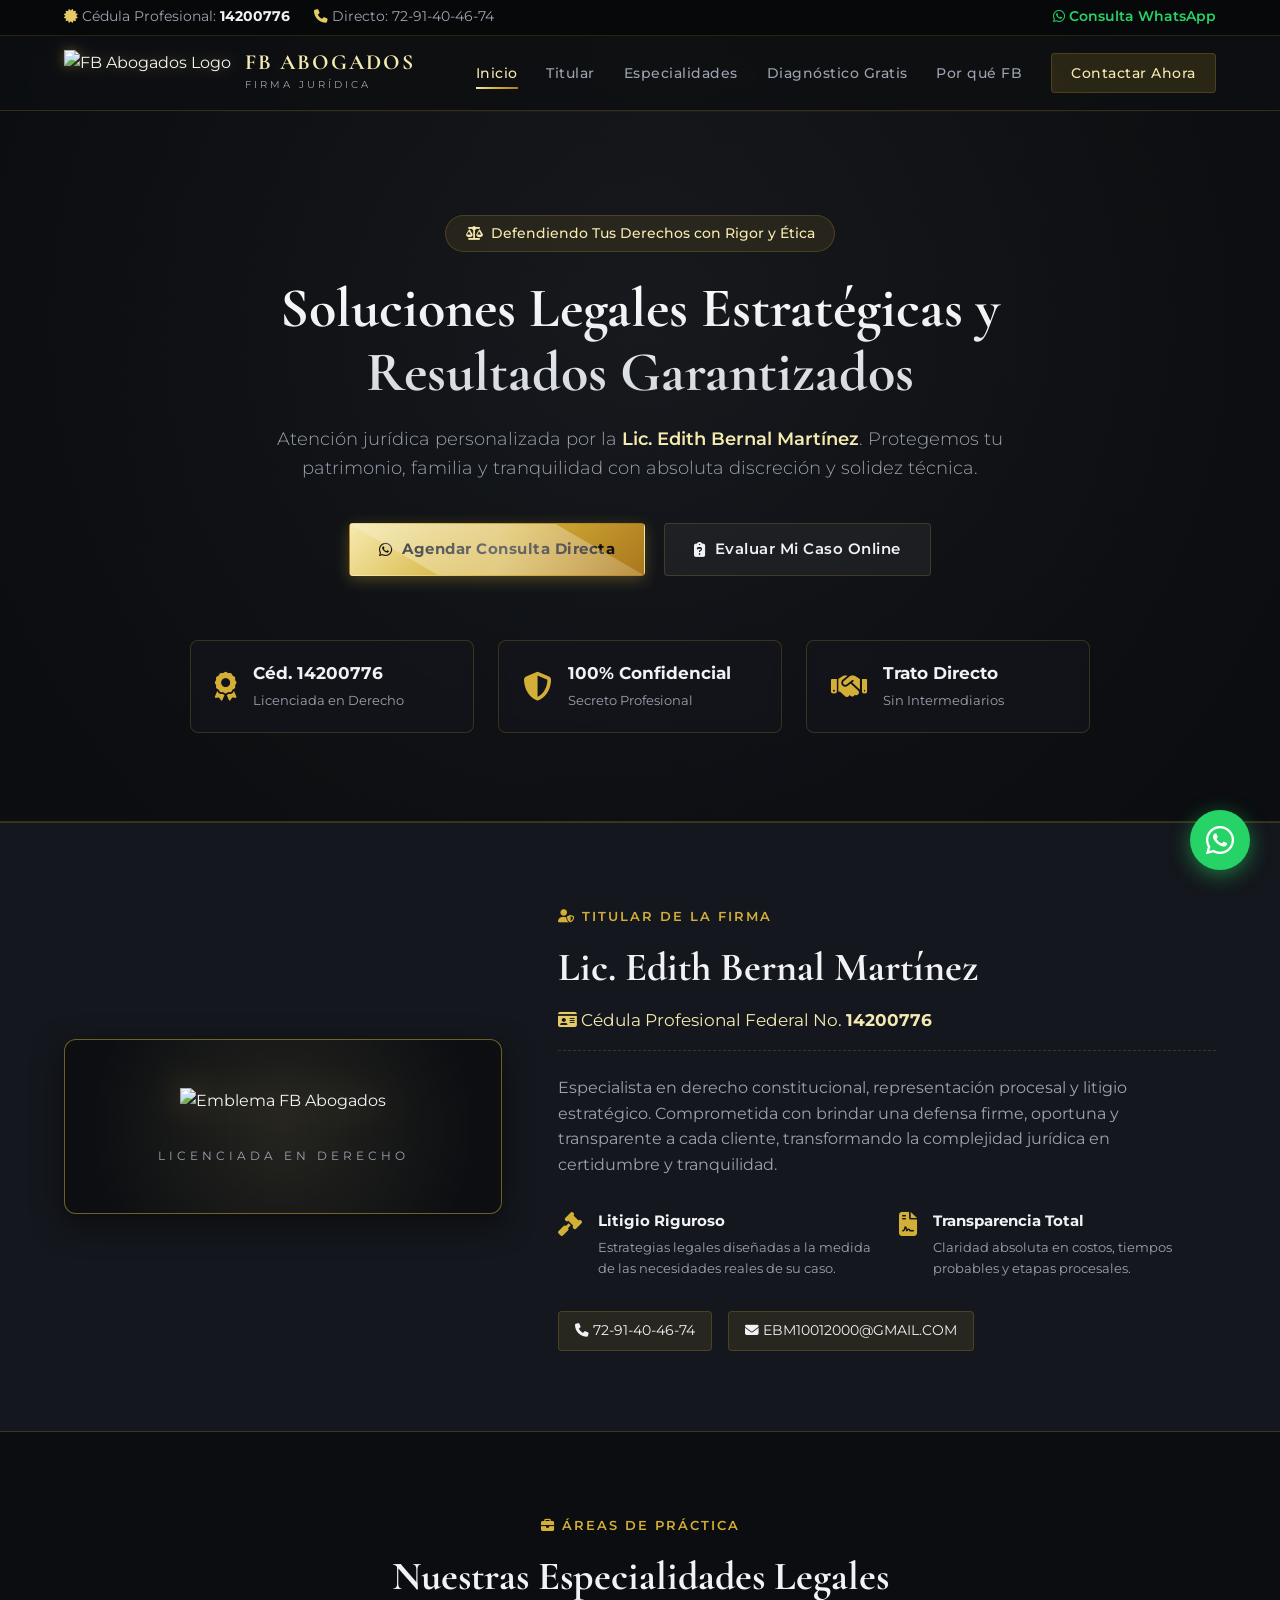
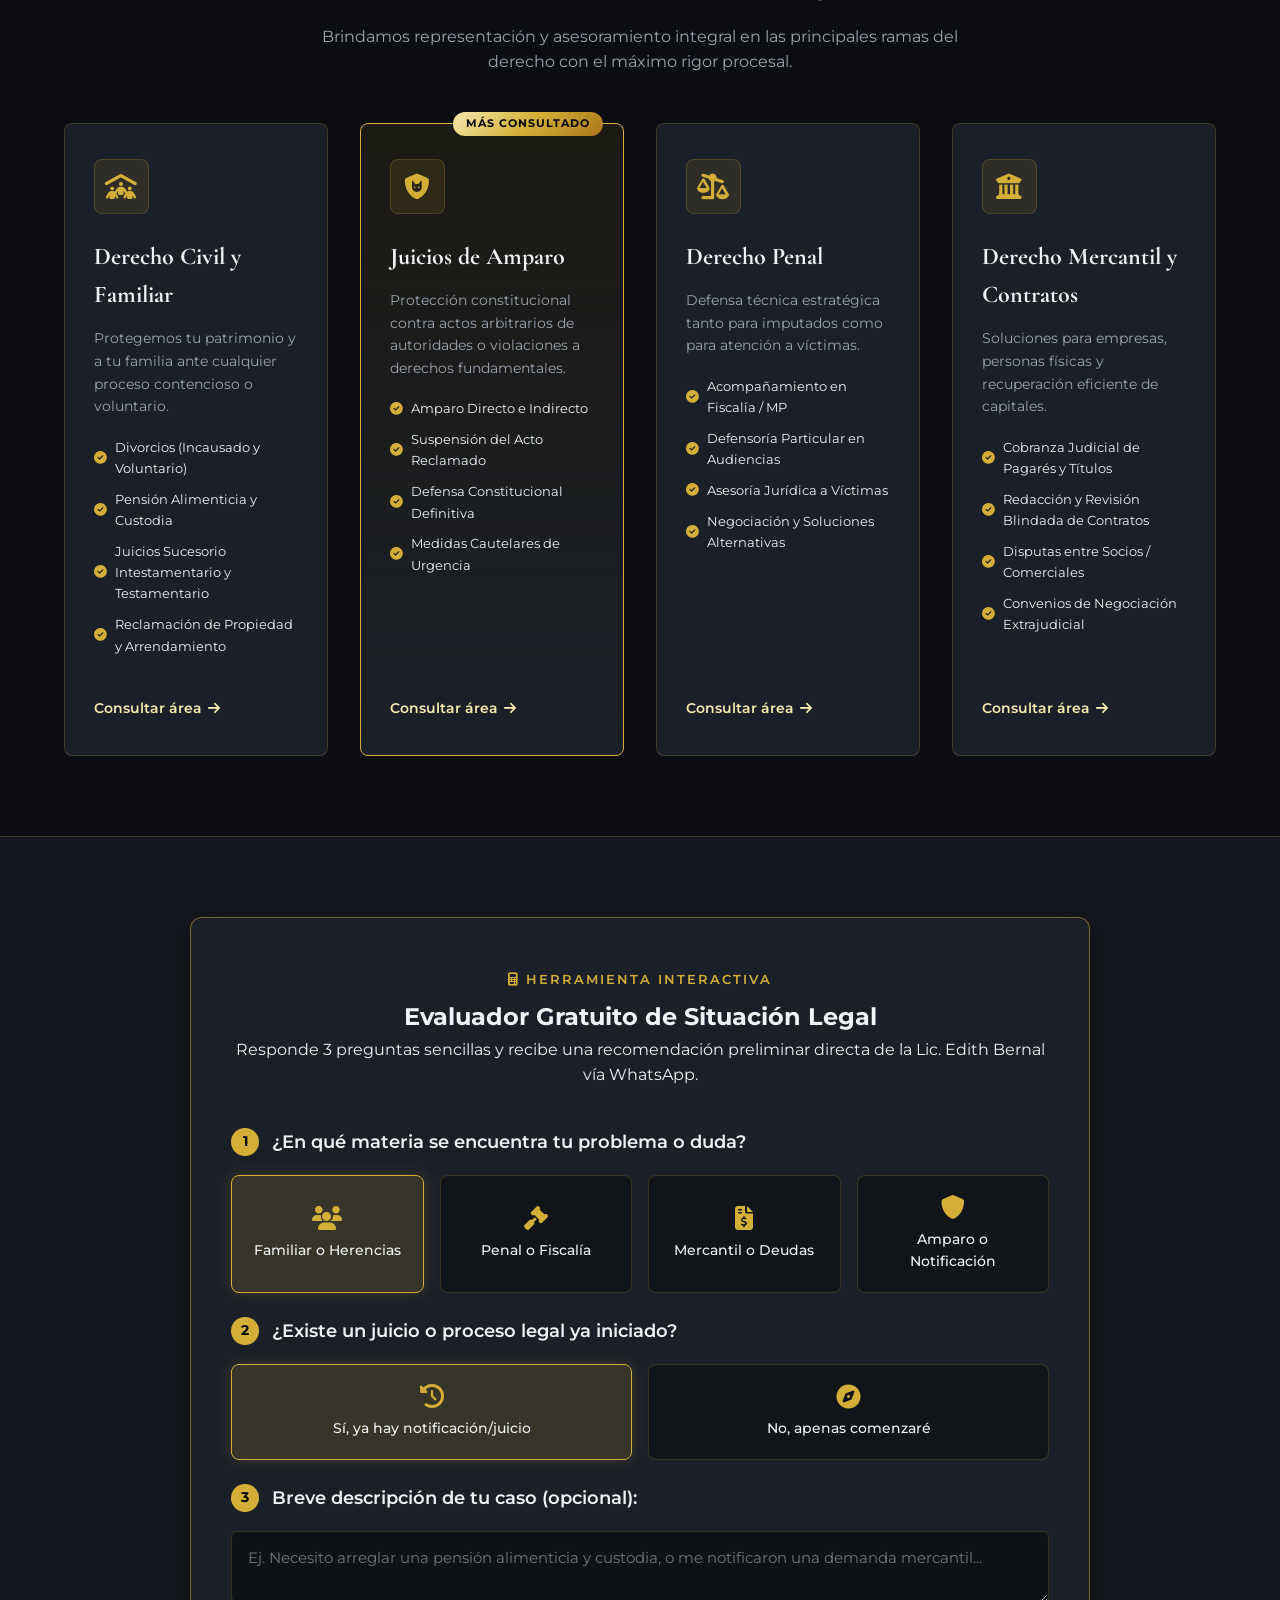
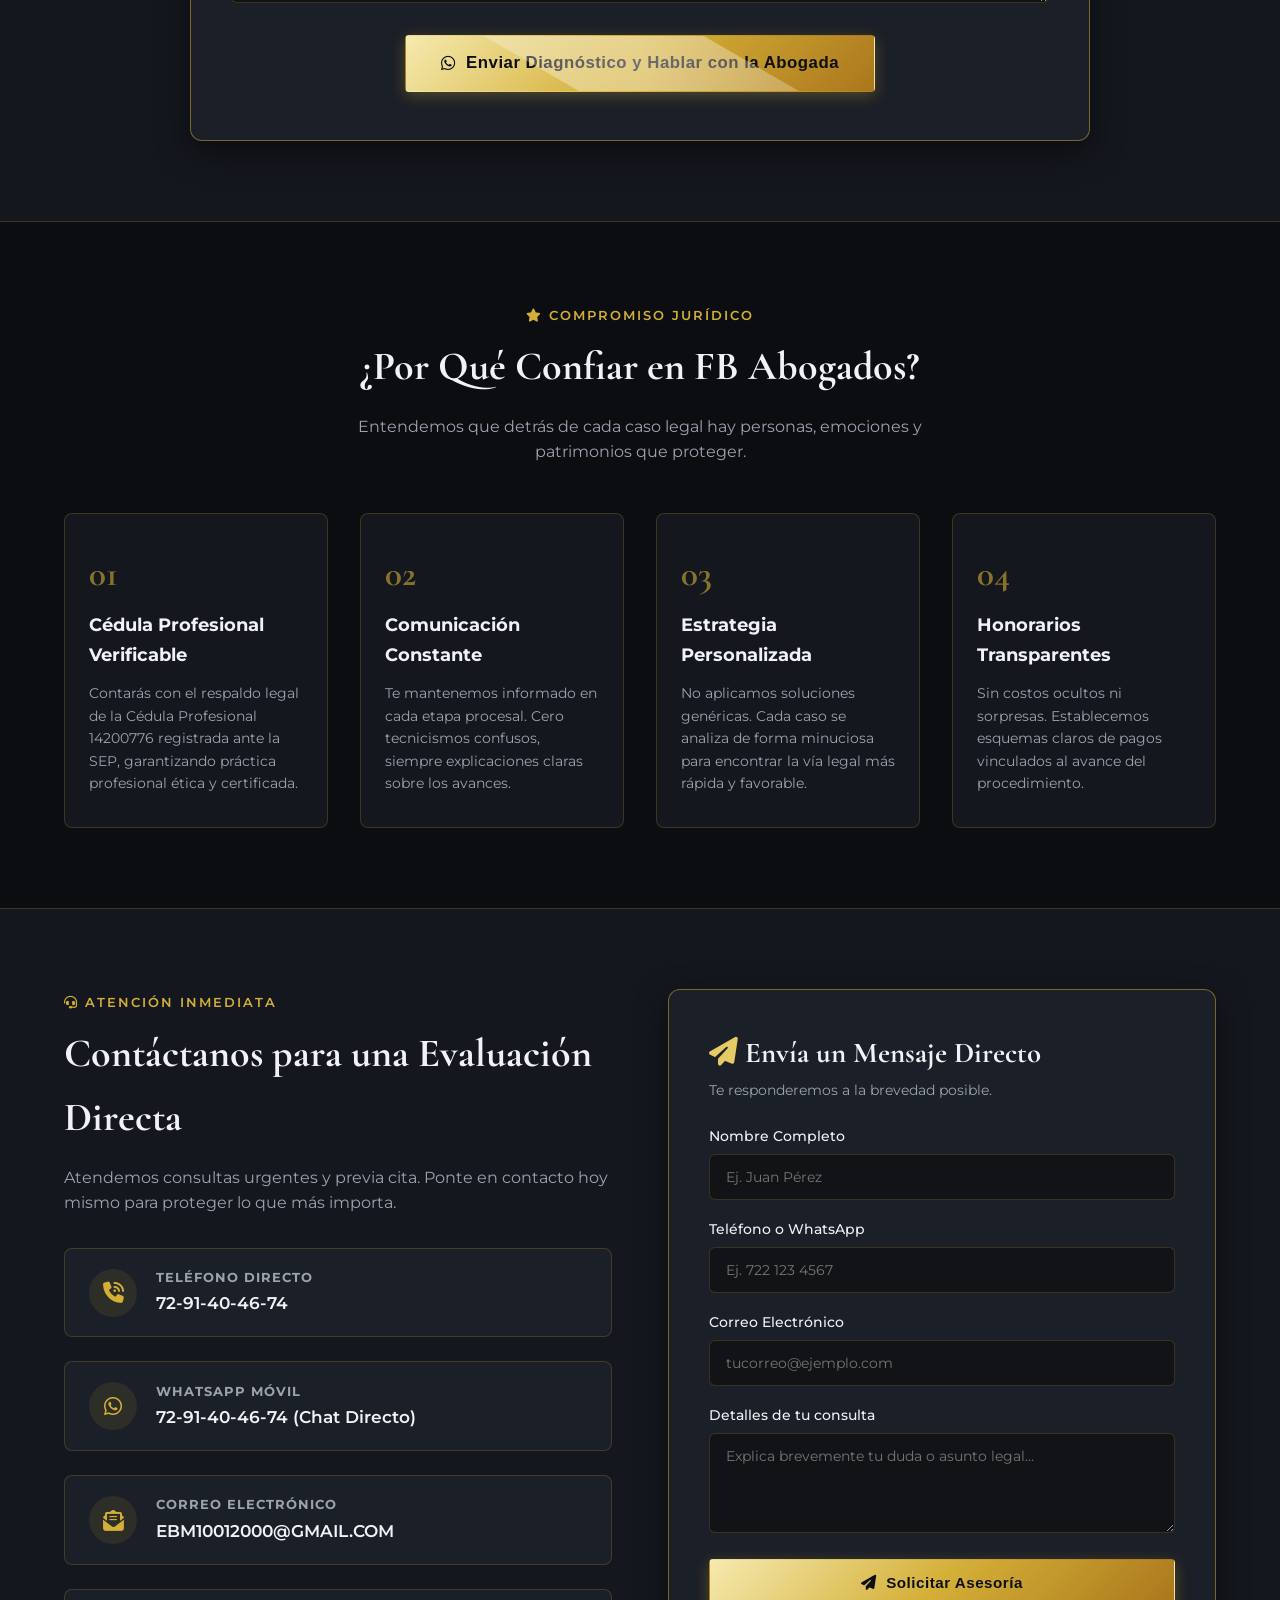
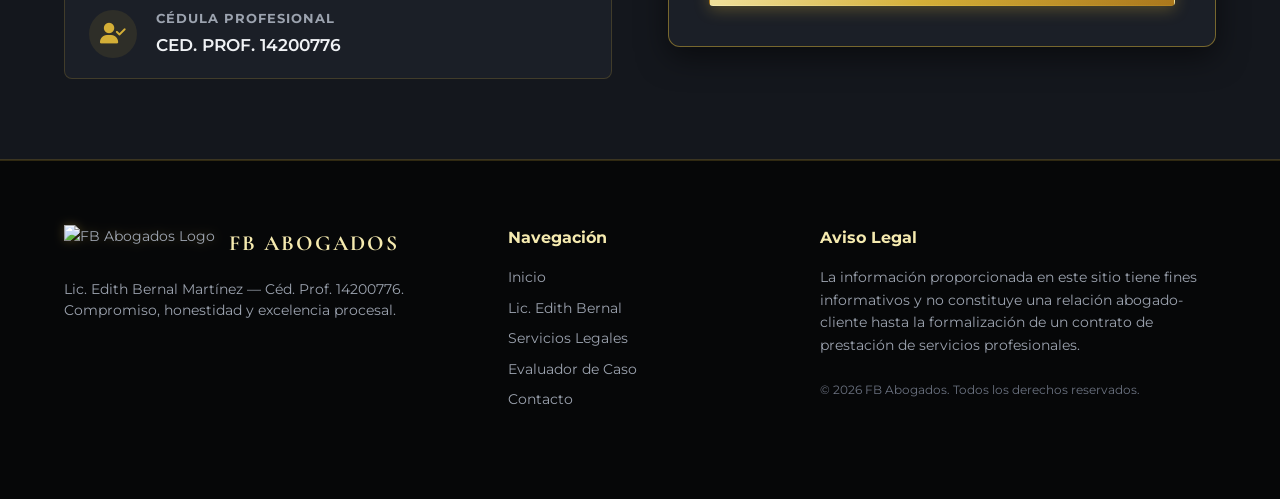
==== index.html @ 3f043f26 "Add files via upload" ====
<!DOCTYPE html>
<html lang="es">
<head>
    <meta charset="UTF-8">
    <meta name="viewport" content="width=device-width, initial-scale=1.0">
    <title>FB Abogados | Lic. Edith Bernal Martínez - Firma Legal</title>
    <meta name="description" content="Despacho Jurídico Especializado - Lic. Edith Bernal Martínez (Céd. Prof. 14200776). Asesoría y representación legal en materia Civil, Familiar, Penal y Mercantil.">
    
    <!-- Favicon & Open Graph -->
    <link rel="icon" type="image/jpeg" href="assets/logo.jpeg">
    <meta property="og:title" content="FB Abogados | Lic. Edith Bernal Martínez - Firma Legal">
    <meta property="og:description" content="Despacho Jurídico Especializado - Lic. Edith Bernal Martínez (Céd. Prof. 14200776). Asesoría en materia Civil, Familiar, Penal y Mercantil.">
    <meta property="og:image" content="assets/logo.jpeg">
    <meta property="og:type" content="website">

    <!-- Google Fonts -->
    <link rel="preconnect" href="https://fonts.googleapis.com">
    <link rel="preconnect" href="https://fonts.gstatic.com" crossorigin>
    <link href="https://fonts.googleapis.com/css2?family=Cormorant+Garamond:ital,wght@0,400;0,600;0,700;1,400&family=Montserrat:wght@300;400;500;600;700&family=Great+Vibes&display=swap" rel="stylesheet">
    
    <!-- Font Awesome Icons -->
    <link rel="stylesheet" href="https://cdnjs.cloudflare.com/ajax/libs/font-awesome/6.4.0/css/all.min.css">
    
    <!-- Custom CSS -->
    <link rel="stylesheet" href="styles.css">
</head>
<body>

    <!-- Top Announcement Bar -->
    <div class="top-bar">
        <div class="container top-bar-content">
            <div class="top-info">
                <span><i class="fa-solid fa-certificate text-gold"></i> Cédula Profesional: <strong>14200776</strong></span>
                <span><i class="fa-solid fa-phone text-gold"></i> Directo: <a href="tel:7291404674">72-91-40-46-74</a></span>
            </div>
            <div class="top-actions">
                <a href="https://wa.me/527291404674?text=Hola%20Lic.%20Edith%20Bernal,%20requiero%20una%20asesor%C3%ADa%20legal%20para%20mi%20caso." target="_blank" class="top-wa-btn">
                    <i class="fa-brands fa-whatsapp"></i> Consulta WhatsApp
                </a>
            </div>
        </div>
    </div>

    <!-- Navigation Header -->
    <header class="navbar" id="navbar">
        <div class="container nav-container">
            <!-- LOGO FB ABOGADOS -->
            <a href="#" class="brand-logo">
                <img src="assets/logo.jpeg" alt="FB Abogados Logo" class="nav-logo-img">
                <div class="brand-text">
                    <span class="brand-title">FB ABOGADOS</span>
                    <span class="brand-sub">FIRMA JURÍDICA</span>
                </div>
            </a>

            <button class="nav-toggle" id="navToggle" aria-label="Abrir menú">
                <i class="fa-solid fa-bars"></i>
            </button>

            <nav class="nav-menu" id="navMenu">
                <a href="#inicio" class="nav-link active">Inicio</a>
                <a href="#titular" class="nav-link">Titular</a>
                <a href="#especialidades" class="nav-link">Especialidades</a>
                <a href="#diagnostico" class="nav-link">Diagnóstico Gratis</a>
                <a href="#nosotros" class="nav-link">Por qué FB</a>
                <a href="#contacto" class="nav-link btn-nav-cta">Contactar Ahora</a>
            </nav>
        </div>
    </header>

    <!-- Hero Section -->
    <section class="hero" id="inicio">
        <div class="hero-overlay"></div>
        <div class="container hero-container">
            <div class="hero-badge" data-aos="fade-down">
                <i class="fa-solid fa-scale-balanced"></i> Defendiendo Tus Derechos con Rigor y Ética
            </div>
            <h1 class="hero-title">Soluciones Legales Estratégicas y Resultados Garantizados</h1>
            <p class="hero-subtitle">
                Atención jurídica personalizada por la <strong>Lic. Edith Bernal Martínez</strong>. Protegemos tu patrimonio, familia y tranquilidad con absoluta discreción y solidez técnica.
            </p>
            
            <div class="hero-actions">
                <a href="https://wa.me/527291404674?text=Hola%20Lic.%20Edith%20Bernal,%20quisiera%20agendar%20una%20consulta%20legal." target="_blank" class="btn btn-primary btn-gold btn-glow">
                    <i class="fa-brands fa-whatsapp"></i> Agendar Consulta Directa
                </a>
                <a href="#diagnostico" class="btn btn-secondary">
                    <i class="fa-solid fa-clipboard-question"></i> Evaluar Mi Caso Online
                </a>
            </div>

            <!-- Quick Trust Badges -->
            <div class="hero-stats">
                <div class="stat-card">
                    <div class="stat-icon"><i class="fa-solid fa-award"></i></div>
                    <div class="stat-info">
                        <span class="stat-value">Céd. 14200776</span>
                        <span class="stat-label">Licenciada en Derecho</span>
                    </div>
                </div>
                <div class="stat-card">
                    <div class="stat-icon"><i class="fa-solid fa-shield-halved"></i></div>
                    <div class="stat-info">
                        <span class="stat-value">100% Confidencial</span>
                        <span class="stat-label">Secreto Profesional</span>
                    </div>
                </div>
                <div class="stat-card">
                    <div class="stat-icon"><i class="fa-solid fa-handshake"></i></div>
                    <div class="stat-info">
                        <span class="stat-value">Trato Directo</span>
                        <span class="stat-label">Sin Intermediarios</span>
                    </div>
                </div>
            </div>
        </div>
    </section>

    <!-- Principal Lawyer Profile Card -->
    <section class="section section-dark" id="titular">
        <div class="container">
            <div class="lawyer-card-grid">
                <div class="lawyer-visual">
                    <!-- LOGO PRINCIPAL DE LA FIRMA -->
                    <img src="assets/logo.jpeg" alt="Emblema FB Abogados" class="lawyer-card-logo">
                    <div class="lawyer-frame">
                        <span class="lawyer-subtitle-badge">LICENCIADA EN DERECHO</span>
                    </div>
                </div>

                <div class="lawyer-info">
                    <span class="section-tag"><i class="fa-solid fa-user-shield"></i> Titular de la Firma</span>
                    <h2 class="section-title">Lic. Edith Bernal Martínez</h2>
                    <p class="lawyer-cedula">
                        <i class="fa-solid fa-id-card text-gold"></i> Cédula Profesional Federal No. <strong>14200776</strong>
                    </p>
                    <p class="lawyer-bio">
                        Especialista en derecho constitucional, representación procesal y litigio estratégico. Comprometida con brindar una defensa firme, oportuna y transparente a cada cliente, transformando la complejidad jurídica en certidumbre y tranquilidad.
                    </p>
                    
                    <div class="lawyer-pillars">
                        <div class="pillar-item">
                            <i class="fa-solid fa-gavel"></i>
                            <div>
                                <h4>Litigio Riguroso</h4>
                                <p>Estrategias legales diseñadas a la medida de las necesidades reales de su caso.</p>
                            </div>
                        </div>
                        <div class="pillar-item">
                            <i class="fa-solid fa-file-contract"></i>
                            <div>
                                <h4>Transparencia Total</h4>
                                <p>Claridad absoluta en costos, tiempos probables y etapas procesales.</p>
                            </div>
                        </div>
                    </div>

                    <div class="lawyer-contact-bar">
                        <a href="tel:7291404674" class="contact-pill"><i class="fa-solid fa-phone"></i> 72-91-40-46-74</a>
                        <a href="mailto:EBM10012000@GMAIL.COM" class="contact-pill"><i class="fa-solid fa-envelope"></i> EBM10012000@GMAIL.COM</a>
                    </div>
                </div>
            </div>
        </div>
    </section>

    <!-- Services / Practice Areas -->
    <section class="section section-pattern" id="especialidades">
        <div class="container">
            <div class="section-header text-center">
                <span class="section-tag"><i class="fa-solid fa-briefcase"></i> Áreas de Práctica</span>
                <h2 class="section-title">Nuestras Especialidades Legales</h2>
                <p class="section-desc">Brindamos representación y asesoramiento integral en las principales ramas del derecho con el máximo rigor procesal.</p>
            </div>

            <div class="services-grid">
                <!-- Service 1 -->
                <div class="service-card">
                    <div class="service-icon">
                        <i class="fa-solid fa-people-roof"></i>
                    </div>
                    <h3>Derecho Civil y Familiar</h3>
                    <p>Protegemos tu patrimonio y a tu familia ante cualquier proceso contencioso o voluntario.</p>
                    <ul class="service-list">
                        <li><i class="fa-solid fa-circle-check"></i> Divorcios (Incausado y Voluntario)</li>
                        <li><i class="fa-solid fa-circle-check"></i> Pensión Alimenticia y Custodia</li>
                        <li><i class="fa-solid fa-circle-check"></i> Juicios Sucesorio Intestamentario y Testamentario</li>
                        <li><i class="fa-solid fa-circle-check"></i> Reclamación de Propiedad y Arrendamiento</li>
                    </ul>
                    <a href="https://wa.me/527291404674?text=Hola%20Lic.%20Edith,%20tengo%20una%20consulta%20sobre%20Derecho%20Civil/Familiar." target="_blank" class="service-link">Consultar área <i class="fa-solid fa-arrow-right"></i></a>
                </div>

                <!-- Service 2 -->
                <div class="service-card featured-card">
                    <div class="featured-badge">Más Consultado</div>
                    <div class="service-icon">
                        <i class="fa-solid fa-shield-cat"></i>
                    </div>
                    <h3>Juicios de Amparo</h3>
                    <p>Protección constitucional contra actos arbitrarios de autoridades o violaciones a derechos fundamentales.</p>
                    <ul class="service-list">
                        <li><i class="fa-solid fa-circle-check"></i> Amparo Directo e Indirecto</li>
                        <li><i class="fa-solid fa-circle-check"></i> Suspensión del Acto Reclamado</li>
                        <li><i class="fa-solid fa-circle-check"></i> Defensa Constitucional Definitiva</li>
                        <li><i class="fa-solid fa-circle-check"></i> Medidas Cautelares de Urgencia</li>
                    </ul>
                    <a href="https://wa.me/527291404674?text=Hola%20Lic.%20Edith,%20requiero%20asesor%C3%ADa%20urgente%20para%20un%20Juicio%20de%20Amparo." target="_blank" class="service-link">Consultar área <i class="fa-solid fa-arrow-right"></i></a>
                </div>

                <!-- Service 3 -->
                <div class="service-card">
                    <div class="service-icon">
                        <i class="fa-solid fa-scale-unbalanced-flip"></i>
                    </div>
                    <h3>Derecho Penal</h3>
                    <p>Defensa técnica estratégica tanto para imputados como para atención a víctimas.</p>
                    <ul class="service-list">
                        <li><i class="fa-solid fa-circle-check"></i> Acompañamiento en Fiscalía / MP</li>
                        <li><i class="fa-solid fa-circle-check"></i> Defensoría Particular en Audiencias</li>
                        <li><i class="fa-solid fa-circle-check"></i> Asesoría Jurídica a Víctimas</li>
                        <li><i class="fa-solid fa-circle-check"></i> Negociación y Soluciones Alternativas</li>
                    </ul>
                    <a href="https://wa.me/527291404674?text=Hola%20Lic.%20Edith,%20requiero%20asesor%C3%ADa%20en%20materia%20Penal." target="_blank" class="service-link">Consultar área <i class="fa-solid fa-arrow-right"></i></a>
                </div>

                <!-- Service 4 -->
                <div class="service-card">
                    <div class="service-icon">
                        <i class="fa-solid fa-building-columns"></i>
                    </div>
                    <h3>Derecho Mercantil y Contratos</h3>
                    <p>Soluciones para empresas, personas físicas y recuperación eficiente de capitales.</p>
                    <ul class="service-list">
                        <li><i class="fa-solid fa-circle-check"></i> Cobranza Judicial de Pagarés y Títulos</li>
                        <li><i class="fa-solid fa-circle-check"></i> Redacción y Revisión Blindada de Contratos</li>
                        <li><i class="fa-solid fa-circle-check"></i> Disputas entre Socios / Comerciales</li>
                        <li><i class="fa-solid fa-circle-check"></i> Convenios de Negociación Extrajudicial</li>
                    </ul>
                    <a href="https://wa.me/527291404674?text=Hola%20Lic.%20Edith,%20requiero%20asesor%C3%ADa%20en%20materia%20Mercantil." target="_blank" class="service-link">Consultar área <i class="fa-solid fa-arrow-right"></i></a>
                </div>
            </div>
        </div>
    </section>

    <!-- Interactive Case Evaluator / Calculator -->
    <section class="section section-dark" id="diagnostico">
        <div class="container">
            <div class="diagnostic-box">
                <div class="diagnostic-header">
                    <span class="section-tag"><i class="fa-solid fa-calculator"></i> Herramienta Interactiva</span>
                    <h2>Evaluador Gratuito de Situación Legal</h2>
                    <p>Responde 3 preguntas sencillas y recibe una recomendación preliminar directa de la Lic. Edith Bernal vía WhatsApp.</p>
                </div>

                <form id="diagnosticForm" class="diagnostic-form">
                    <!-- Campo Trampa Anti-Bot Invisible (Honeypot) -->
                    <div style="display:none !important; position:absolute !important; left:-9999px !important;" aria-hidden="true">
                        <input type="text" name="diagnostic_hp_check" id="diagnostic_hp_check" tabindex="-1" autocomplete="off">
                    </div>

                    <div class="step-group active" id="step1">
                        <label class="form-label"><span class="step-num">1</span> ¿En qué materia se encuentra tu problema o duda?</label>
                        <div class="options-grid">
                            <label class="option-card">
                                <input type="radio" name="materia" value="Familiar / Divorcio / Herencia" checked>
                                <div class="option-content">
                                    <i class="fa-solid fa-users"></i>
                                    <span>Familiar o Herencias</span>
                                </div>
                            </label>
                            <label class="option-card">
                                <input type="radio" name="materia" value="Penal / Citatorio / Fiscalía">
                                <div class="option-content">
                                    <i class="fa-solid fa-gavel"></i>
                                    <span>Penal o Fiscalía</span>
                                </div>
                            </label>
                            <label class="option-card">
                                <input type="radio" name="materia" value="Mercantil / Pagaré / Deuda">
                                <div class="option-content">
                                    <i class="fa-solid fa-file-invoice-dollar"></i>
                                    <span>Mercantil o Deudas</span>
                                </div>
                            </label>
                            <label class="option-card">
                                <input type="radio" name="materia" value="Amparo / Notificación Judicial">
                                <div class="option-content">
                                    <i class="fa-solid fa-shield"></i>
                                    <span>Amparo o Notificación</span>
                                </div>
                            </label>
                        </div>
                    </div>

                    <div class="step-group mt-4" id="step2">
                        <label class="form-label"><span class="step-num">2</span> ¿Existe un juicio o proceso legal ya iniciado?</label>
                        <div class="options-grid grid-2">
                            <label class="option-card">
                                <input type="radio" name="estado" value="Sí, ya fui notificado o cité audiencia" checked>
                                <div class="option-content">
                                    <i class="fa-solid fa-clock-rotate-left"></i>
                                    <span>Sí, ya hay notificación/juicio</span>
                                </div>
                            </label>
                            <label class="option-card">
                                <input type="radio" name="estado" value="No, quiero prevenirme o iniciar la demanda">
                                <div class="option-content">
                                    <i class="fa-solid fa-compass"></i>
                                    <span>No, apenas comenzaré</span>
                                </div>
                            </label>
                        </div>
                    </div>

                    <div class="step-group mt-4" id="step3">
                        <label class="form-label"><span class="step-num">3</span> Breve descripción de tu caso (opcional):</label>
                        <textarea class="form-textarea" id="caseDescription" maxlength="1000" inputmode="text" autocorrect="on" placeholder="Ej. Necesito arreglar una pensión alimenticia y custodia, o me notificaron una demanda mercantil..."></textarea>
                    </div>

                    <div class="diagnostic-action mt-4 text-center">
                        <button type="submit" class="btn btn-gold btn-large btn-glow">
                            <i class="fa-brands fa-whatsapp"></i> Enviar Diagnóstico y Hablar con la Abogada
                        </button>
                    </div>
                </form>
            </div>
        </div>
    </section>

    <!-- Why Choose FB Abogados Section -->
    <section class="section" id="nosotros">
        <div class="container">
            <div class="section-header text-center">
                <span class="section-tag"><i class="fa-solid fa-star"></i> Compromiso Jurídico</span>
                <h2 class="section-title">¿Por Qué Confiar en FB Abogados?</h2>
                <p class="section-desc">Entendemos que detrás de cada caso legal hay personas, emociones y patrimonios que proteger.</p>
            </div>

            <div class="benefits-grid">
                <div class="benefit-card">
                    <div class="benefit-number">01</div>
                    <h3>Cédula Profesional Verificable</h3>
                    <p>Contarás con el respaldo legal de la Cédula Profesional 14200776 registrada ante la SEP, garantizando práctica profesional ética y certificada.</p>
                </div>
                <div class="benefit-card">
                    <div class="benefit-number">02</div>
                    <h3>Comunicación Constante</h3>
                    <p>Te mantenemos informado en cada etapa procesal. Cero tecnicismos confusos, siempre explicaciones claras sobre los avances.</p>
                </div>
                <div class="benefit-card">
                    <div class="benefit-number">03</div>
                    <h3>Estrategia Personalizada</h3>
                    <p>No aplicamos soluciones genéricas. Cada caso se analiza de forma minuciosa para encontrar la vía legal más rápida y favorable.</p>
                </div>
                <div class="benefit-card">
                    <div class="benefit-number">04</div>
                    <h3>Honorarios Transparentes</h3>
                    <p>Sin costos ocultos ni sorpresas. Establecemos esquemas claros de pagos vinculados al avance del procedimiento.</p>
                </div>
            </div>
        </div>
    </section>

    <!-- Contact & Location Section -->
    <section class="section section-dark" id="contacto">
        <div class="container">
            <div class="contact-wrapper">
                <div class="contact-info-col">
                    <span class="section-tag"><i class="fa-solid fa-headset"></i> Atención Inmediata</span>
                    <h2 class="section-title">Contáctanos para una Evaluación Directa</h2>
                    <p class="contact-lead">Atendemos consultas urgentes y previa cita. Ponte en contacto hoy mismo para proteger lo que más importa.</p>
                    
                    <div class="contact-items">
                        <div class="contact-item">
                            <div class="contact-icon"><i class="fa-solid fa-phone-volume"></i></div>
                            <div>
                                <h5>Teléfono Directo</h5>
                                <a href="tel:7291404674">72-91-40-46-74</a>
                            </div>
                        </div>

                        <div class="contact-item">
                            <div class="contact-icon"><i class="fa-brands fa-whatsapp"></i></div>
                            <div>
                                <h5>WhatsApp Móvil</h5>
                                <a href="https://wa.me/527291404674?text=Hola%20Lic.%20Edith%20Bernal,%20quisiera%20agendar%20una%20cita." target="_blank">72-91-40-46-74 (Chat Directo)</a>
                            </div>
                        </div>

                        <div class="contact-item">
                            <div class="contact-icon"><i class="fa-solid fa-envelope-open-text"></i></div>
                            <div>
                                <h5>Correo Electrónico</h5>
                                <a href="mailto:EBM10012000@GMAIL.COM">EBM10012000@GMAIL.COM</a>
                            </div>
                        </div>

                        <div class="contact-item">
                            <div class="contact-icon"><i class="fa-solid fa-user-check"></i></div>
                            <div>
                                <h5>Cédula Profesional</h5>
                                <span>CED. PROF. 14200776</span>
                            </div>
                        </div>
                    </div>
                </div>

                <div class="contact-form-col">
                    <div class="contact-card">
                        <h3><i class="fa-solid fa-paper-plane text-gold"></i> Envía un Mensaje Directo</h3>
                        <p class="text-sm text-gray">Te responderemos a la brevedad posible.</p>
                        
                        <form id="contactForm" class="contact-form" autocomplete="on">
                            <!-- Campo Trampa Anti-Bot Invisible (Honeypot) -->
                            <div style="display:none !important; position:absolute !important; left:-9999px !important;" aria-hidden="true">
                                <input type="text" name="contact_hp_check" id="contact_hp_check" tabindex="-1" autocomplete="off">
                            </div>

                            <div class="form-group">
                                <label for="clientName">Nombre Completo</label>
                                <input type="text" id="clientName" required minlength="3" maxlength="80" pattern="[a-zA-ZáéíóúÁÉÍÓÚñÑ\s.]+" title="Por favor ingresa únicamente tu nombre y apellidos" placeholder="Ej. Juan Pérez" autocomplete="name" autocapitalize="words" inputmode="text">
                            </div>

                            <div class="form-group">
                                <label for="clientPhone">Teléfono o WhatsApp</label>
                                <input type="tel" id="clientPhone" required minlength="10" maxlength="15" pattern="[\d\s\-\+\(\)]+" title="Por favor ingresa un número telefónico válido de al menos 10 dígitos" placeholder="Ej. 722 123 4567" autocomplete="tel" inputmode="tel">
                            </div>

                            <div class="form-group">
                                <label for="clientEmail">Correo Electrónico</label>
                                <input type="email" id="clientEmail" maxlength="100" placeholder="tucorreo@ejemplo.com" autocomplete="email" inputmode="email" autocapitalize="off">
                            </div>

                            <div class="form-group">
                                <label for="clientMessage">Detalles de tu consulta</label>
                                <textarea id="clientMessage" rows="4" required minlength="10" maxlength="1000" placeholder="Explica brevemente tu duda o asunto legal..." inputmode="text" autocorrect="on"></textarea>
                            </div>

                            <button type="submit" class="btn btn-gold btn-full">
                                <i class="fa-solid fa-paper-plane"></i> Solicitar Asesoría
                            </button>
                        </form>
                    </div>
                </div>
            </div>
        </div>
    </section>

    <!-- Floating WhatsApp Action Button -->
    <a href="https://wa.me/527291404674?text=Hola%20Lic.%20Edith%20Bernal,%20vi%20su%20p%C3%A1gina%20web%20y%20requiero%20asesor%C3%ADa%20legal." target="_blank" class="floating-wa" title="Hablar por WhatsApp">
        <i class="fa-brands fa-whatsapp"></i>
        <span class="wa-tooltip">¿Consulta rápida? Da clic aquí</span>
    </a>

    <!-- Footer -->
    <footer class="footer">
        <div class="container footer-content">
            <div class="footer-brand">
                <div class="brand-logo footer-logo">
                    <img src="assets/logo.jpeg" alt="FB Abogados Logo" class="footer-logo-img">
                    <div class="brand-text">
                        <span class="brand-title">FB ABOGADOS</span>
                    </div>
                </div>
                <p>Lic. Edith Bernal Martínez — Céd. Prof. 14200776. Compromiso, honestidad y excelencia procesal.</p>
            </div>

            <div class="footer-links">
                <h4>Navegación</h4>
                <ul>
                    <li><a href="#inicio">Inicio</a></li>
                    <li><a href="#titular">Lic. Edith Bernal</a></li>
                    <li><a href="#especialidades">Servicios Legales</a></li>
                    <li><a href="#diagnostico">Evaluador de Caso</a></li>
                    <li><a href="#contacto">Contacto</a></li>
                </ul>
            </div>

            <div class="footer-legal">
                <h4>Aviso Legal</h4>
                <p>La información proporcionada en este sitio tiene fines informativos y no constituye una relación abogado-cliente hasta la formalización de un contrato de prestación de servicios profesionales.</p>
                <p class="copyright">&copy; <span id="year"></span> FB Abogados. Todos los derechos reservados.</p>
            </div>
        </div>
    </footer>

    <!-- JS File -->
    <script src="app.js"></script>
</body>
</html>
---- styles.css ----
/* ==========================================================================
   FB ABOGADOS - SISTEMA DE DISEÑO Y ESTILOS CSS
   Firma Legal: Lic. Edith Bernal Martínez - Cédula Profesional 14200776
   ========================================================================== */

:root {
    /* ----------------------------------------------------------------------
       VARIABLES DE COLOR (PALETA EJECUTIVA ORO Y OBSIDIANA)
       ---------------------------------------------------------------------- */
    --bg-dark: #0d0f12;                               /* Fondo principal oscuro */
    --bg-surface: #14171d;                            /* Fondo para secciones elevadas */
    --bg-card: #1b1f27;                               /* Fondo de tarjetas de servicio */
    --bg-card-hover: #232833;                         /* Estado al pasar el cursor (hover) */
    
    --gold-primary: #d4af37;                           /* Oro principal metálico */
    --gold-light: #f5eaaf;                             /* Oro claro para brillos */
    --gold-dark: #aa771c;                              /* Oro oscuro para sombras */
    --gold-gradient: linear-gradient(135deg, #f5eaaf 0%, #d4af37 50%, #aa771c 100%); /* Degradado de oro metálico */
    --gold-glow: rgba(212, 175, 55, 0.25);            /* Resplandor traslúcido oro */

    --text-main: #f0f2f5;                              /* Texto principal legibilidad alta */
    --text-muted: #9ca3af;                             /* Texto secundario atenuado */
    --text-gold: #e6ca65;                              /* Texto destacado en tono oro */

    --border-color: rgba(212, 175, 55, 0.2);           /* Bordes tenues dorados */
    --border-highlight: rgba(212, 175, 55, 0.5);       /* Bordes resaltados */

    /* ----------------------------------------------------------------------
       TIPOGRAFÍAS OFICIALES
       ---------------------------------------------------------------------- */
    --font-heading: 'Cormorant Garamond', Georgia, serif; /* Tipografía serif formal para títulos */
    --font-body: 'Montserrat', -apple-system, sans-serif; /* Tipografía moderna legibilidad para textos */
    --font-accent: 'Great Vibes', cursive;                /* Acentos caligráficos elegantes */

    /* Transiciones y Sombras */
    --transition: all 0.3s cubic-bezier(0.4, 0, 0.2, 1);
    --shadow-card: 0 10px 30px rgba(0, 0, 0, 0.5);
    --shadow-gold: 0 0 25px rgba(212, 175, 55, 0.3);
}

/* Reset & Global */
* {
    margin: 0;
    padding: 0;
    box-sizing: border-box;
}

html {
    scroll-behavior: smooth;
    font-size: 16px;
}

body {
    font-family: var(--font-body);
    background-color: #0b0d10;
    background-image: 
        radial-gradient(circle at 50% 0%, rgba(212, 175, 55, 0.15) 0%, transparent 60%),
        radial-gradient(circle at 85% 40%, rgba(170, 119, 28, 0.08) 0%, transparent 50%),
        radial-gradient(circle at 15% 85%, rgba(212, 175, 55, 0.08) 0%, transparent 50%),
        repeating-linear-gradient(45deg, rgba(255, 255, 255, 0.012) 0px, rgba(255, 255, 255, 0.012) 2px, transparent 2px, transparent 5px),
        radial-gradient(ellipse at center, #13171f 0%, #08090c 100%);
    background-attachment: fixed;
    color: var(--text-main);
    line-height: 1.6;
    overflow-x: hidden;
}

a {
    color: inherit;
    text-decoration: none;
    transition: var(--transition);
}

ul {
    list-style: none;
}

/* Helper Classes */
.container {
    width: 90%;
    max-width: 1200px;
    margin: 0 auto;
}

.text-gold {
    color: var(--text-gold);
}

.text-center {
    text-align: center;
}

.mt-4 { margin-top: 1.5rem; }

/* Buttons */
.btn {
    display: inline-flex;
    align-items: center;
    justify-content: center;
    gap: 0.6rem;
    padding: 0.85rem 1.8rem;
    border-radius: 4px;
    font-weight: 600;
    font-size: 0.95rem;
    letter-spacing: 0.5px;
    cursor: pointer;
    border: 1px solid transparent;
    transition: var(--transition);
}

.btn-gold {
    background: var(--gold-gradient);
    color: #0d0f12;
    font-weight: 700;
    box-shadow: 0 4px 15px rgba(212, 175, 55, 0.3);
}

.btn-gold:hover {
    transform: translateY(-2px);
    box-shadow: 0 8px 25px rgba(212, 175, 55, 0.5);
    filter: brightness(1.1);
}

.btn-secondary {
    background: rgba(255, 255, 255, 0.05);
    color: var(--text-main);
    border: 1px solid var(--border-color);
}

.btn-secondary:hover {
    background: rgba(212, 175, 55, 0.1);
    border-color: var(--gold-primary);
    color: var(--gold-light);
}

.btn-glow {
    position: relative;
    overflow: hidden;
}

.btn-glow::after {
    content: '';
    position: absolute;
    top: -50%;
    left: -50%;
    width: 200%;
    height: 200%;
    background: linear-gradient(60deg, transparent, rgba(255,255,255,0.4), transparent);
    transform: rotate(30deg);
    transition: 0.8s;
}

.btn-glow:hover::after {
    left: 100%;
}

.btn-large {
    padding: 1.1rem 2.2rem;
    font-size: 1.05rem;
}

.btn-full {
    width: 100%;
}

/* Top Announcement Bar */
.top-bar {
    background-color: #07080a;
    border-bottom: 1px solid rgba(212, 175, 55, 0.15);
    padding: 0.4rem 0;
    font-size: 0.85rem;
    color: var(--text-muted);
}

.top-bar-content {
    display: flex;
    justify-content: space-between;
    align-items: center;
    flex-wrap: wrap;
    gap: 0.5rem;
}

.top-info {
    display: flex;
    gap: 1.5rem;
}

.top-info strong {
    color: var(--text-main);
}

.top-wa-btn {
    color: #25d366;
    font-weight: 600;
}

.top-wa-btn:hover {
    color: #4df089;
}

/* Navbar */
.navbar {
    position: sticky;
    top: 0;
    z-index: 1000;
    background: rgba(13, 15, 18, 0.92);
    backdrop-filter: blur(12px);
    border-bottom: 1px solid var(--border-color);
    padding: 0.9rem 0;
    transition: var(--transition);
}

.nav-container {
    display: flex;
    justify-content: space-between;
    align-items: center;
}

/* Brand Logo */
.brand-logo {
    display: flex;
    align-items: center;
    gap: 0.9rem;
}

.nav-logo-img {
    height: 46px;
    width: auto;
    object-fit: contain;
    mix-blend-mode: screen;
    filter: drop-shadow(0 0 6px rgba(212, 175, 55, 0.4));
    transition: var(--transition);
}

.footer-logo-img {
    height: 38px;
    width: auto;
    object-fit: contain;
    mix-blend-mode: screen;
    filter: drop-shadow(0 0 5px rgba(212, 175, 55, 0.3));
}

.brand-logo:hover .nav-logo-img {
    transform: scale(1.05);
    filter: drop-shadow(0 0 12px rgba(212, 175, 55, 0.7));
}

.logo-emblem {
    position: relative;
    width: 42px;
    height: 42px;
    display: flex;
    align-items: center;
    justify-content: center;
    border: 1.5px solid var(--gold-primary);
    transform: rotate(45deg);
    background: rgba(212, 175, 55, 0.05);
}

.logo-emblem.sm {
    width: 32px;
    height: 32px;
}

.logo-initials {
    transform: rotate(-45deg);
    font-family: var(--font-heading);
    font-weight: 700;
    font-size: 1.2rem;
    color: var(--gold-light);
    letter-spacing: -1px;
}

.brand-text {
    display: flex;
    flex-direction: column;
}

.brand-title {
    font-family: var(--font-heading);
    font-size: 1.35rem;
    font-weight: 700;
    letter-spacing: 2px;
    color: var(--gold-light);
    line-height: 1;
}

.brand-sub {
    font-size: 0.65rem;
    letter-spacing: 3px;
    color: var(--text-muted);
    margin-top: 3px;
}

/* Nav Menu */
.nav-menu {
    display: flex;
    align-items: center;
    gap: 1.8rem;
}

.nav-link {
    font-size: 0.88rem;
    font-weight: 500;
    color: var(--text-muted);
    letter-spacing: 0.5px;
    position: relative;
    padding: 0.3rem 0;
}

.nav-link:hover,
.nav-link.active {
    color: var(--gold-light);
}

.nav-link::after {
    content: '';
    position: absolute;
    bottom: 0;
    left: 0;
    width: 0;
    height: 2px;
    background: var(--gold-gradient);
    transition: var(--transition);
}

.nav-link:hover::after,
.nav-link.active::after {
    width: 100%;
}

.btn-nav-cta {
    background: rgba(212, 175, 55, 0.15);
    border: 1px solid var(--border-color);
    color: var(--gold-light) !important;
    padding: 0.5rem 1.2rem;
    border-radius: 4px;
}

.btn-nav-cta:hover {
    background: var(--gold-primary);
    color: #000 !important;
}

.btn-nav-cta::after {
    display: none;
}

.nav-toggle {
    display: none;
    background: none;
    border: none;
    color: var(--gold-primary);
    font-size: 1.5rem;
    cursor: pointer;
}

/* Hero Section */
.hero {
    position: relative;
    padding: 6.5rem 0 5.5rem;
    background: 
        radial-gradient(circle at 50% 30%, rgba(20, 23, 29, 0.85) 0%, rgba(11, 13, 16, 0.96) 85%);
    border-bottom: 1px solid var(--border-color);
}

.hero-container {
    position: relative;
    z-index: 2;
    text-align: center;
    max-width: 900px;
}

.hero-badge {
    display: inline-flex;
    align-items: center;
    gap: 0.5rem;
    background: rgba(212, 175, 55, 0.1);
    border: 1px solid var(--border-color);
    color: var(--gold-light);
    padding: 0.4rem 1.2rem;
    border-radius: 50px;
    font-size: 0.85rem;
    font-weight: 500;
    margin-bottom: 1.5rem;
}

.hero-title {
    font-family: var(--font-heading);
    font-size: 3.5rem;
    line-height: 1.15;
    font-weight: 700;
    margin-bottom: 1.2rem;
    background: linear-gradient(180deg, #ffffff 0%, #d1d5db 100%);
    -webkit-background-clip: text;
    -webkit-text-fill-color: transparent;
}

.hero-subtitle {
    font-size: 1.15rem;
    color: var(--text-muted);
    margin-bottom: 2.5rem;
    font-weight: 300;
    max-width: 780px;
    margin-left: auto;
    margin-right: auto;
}

.hero-subtitle strong {
    color: var(--gold-light);
    font-weight: 600;
}

.hero-actions {
    display: flex;
    justify-content: center;
    gap: 1.2rem;
    margin-bottom: 4rem;
    flex-wrap: wrap;
}

.hero-stats {
    display: grid;
    grid-template-columns: repeat(auto-fit, minmax(220px, 1fr));
    gap: 1.5rem;
    margin-top: 2rem;
}

.stat-card {
    background: rgba(20, 23, 29, 0.6);
    border: 1px solid var(--border-color);
    border-radius: 8px;
    padding: 1.2rem 1.5rem;
    display: flex;
    align-items: center;
    gap: 1rem;
    text-align: left;
    backdrop-filter: blur(5px);
    transition: var(--transition);
}

.stat-card:hover {
    border-color: var(--gold-primary);
    transform: translateY(-3px);
}

.stat-icon {
    font-size: 1.8rem;
    color: var(--gold-primary);
}

.stat-value {
    display: block;
    font-size: 1.05rem;
    font-weight: 700;
    color: var(--text-main);
}

.stat-label {
    font-size: 0.8rem;
    color: var(--text-muted);
}

/* Sections */
.section {
    padding: 5rem 0;
}

.section-dark {
    background-color: var(--bg-surface);
    border-top: 1px solid var(--border-color);
    border-bottom: 1px solid var(--border-color);
}

.section-tag {
    display: inline-block;
    color: var(--gold-primary);
    font-size: 0.82rem;
    font-weight: 600;
    letter-spacing: 2px;
    text-transform: uppercase;
    margin-bottom: 0.5rem;
}

.section-title {
    font-family: var(--font-heading);
    font-size: 2.5rem;
    font-weight: 700;
    color: var(--text-main);
    margin-bottom: 1rem;
}

.section-desc {
    color: var(--text-muted);
    max-width: 650px;
    margin: 0 auto 3rem;
    font-size: 1rem;
}

/* Lawyer Profile Section */
.lawyer-card-grid {
    display: grid;
    grid-template-columns: 1fr 1.5fr;
    gap: 3.5rem;
    align-items: center;
}

.lawyer-visual {
    position: relative;
    background: 
        radial-gradient(circle at center, rgba(212,175,55,0.09) 0%, rgba(13,15,18,0.96) 80%);
    border: 1px solid var(--border-highlight);
    border-radius: 12px;
    padding: 3rem 2rem;
    text-align: center;
    box-shadow: var(--shadow-card);
    overflow: hidden;
}

.lawyer-card-logo {
    width: 220px;
    max-width: 100%;
    height: auto;
    object-fit: contain;
    mix-blend-mode: screen;
    filter: drop-shadow(0 0 15px rgba(212, 175, 55, 0.4));
    margin-bottom: 1rem;
    transition: var(--transition);
}

.lawyer-card-logo:hover {
    transform: scale(1.03);
    filter: drop-shadow(0 0 22px rgba(212, 175, 55, 0.7));
}

.owl-svg {
    width: 140px;
    height: 140px;
    margin-bottom: 1rem;
    filter: drop-shadow(0 0 10px rgba(212, 175, 55, 0.4));
}

.lawyer-frame {
    margin-top: 1rem;
}

.lawyer-monogram {
    font-family: var(--font-heading);
    font-size: 3.8rem;
    font-weight: 700;
    color: var(--gold-light);
    letter-spacing: -2px;
    line-height: 1;
}

.lawyer-subtitle-badge {
    font-size: 0.75rem;
    letter-spacing: 4px;
    color: var(--text-muted);
    display: block;
    margin-top: 0.5rem;
}

.lawyer-info .section-title {
    text-align: left;
    margin-bottom: 0.5rem;
}

.lawyer-cedula {
    font-size: 1.05rem;
    color: var(--gold-light);
    margin-bottom: 1.5rem;
    padding-bottom: 1rem;
    border-bottom: 1px dashed var(--border-color);
}

.lawyer-bio {
    color: var(--text-muted);
    font-size: 1rem;
    margin-bottom: 2rem;
}

.lawyer-pillars {
    display: grid;
    grid-template-columns: 1fr 1fr;
    gap: 1.5rem;
    margin-bottom: 2rem;
}

.pillar-item {
    display: flex;
    gap: 1rem;
}

.pillar-item i {
    font-size: 1.5rem;
    color: var(--gold-primary);
    margin-top: 0.2rem;
}

.pillar-item h4 {
    font-size: 0.95rem;
    color: var(--text-main);
    margin-bottom: 0.2rem;
}

.pillar-item p {
    font-size: 0.82rem;
    color: var(--text-muted);
}

.lawyer-contact-bar {
    display: flex;
    gap: 1rem;
    flex-wrap: wrap;
}

.contact-pill {
    background: rgba(212, 175, 55, 0.1);
    border: 1px solid var(--border-color);
    padding: 0.5rem 1rem;
    border-radius: 4px;
    font-size: 0.85rem;
    color: var(--text-main);
}

.contact-pill:hover {
    border-color: var(--gold-primary);
    color: var(--gold-light);
}

/* Services Grid */
.services-grid {
    display: grid;
    grid-template-columns: repeat(auto-fit, minmax(260px, 1fr));
    gap: 2rem;
}

.service-card {
    background: var(--bg-card);
    border: 1px solid var(--border-color);
    border-radius: 8px;
    padding: 2.2rem 1.8rem;
    position: relative;
    transition: var(--transition);
    display: flex;
    flex-direction: column;
}

.service-card:hover {
    transform: translateY(-6px);
    border-color: var(--gold-primary);
    box-shadow: var(--shadow-gold);
}

.featured-card {
    border-color: var(--gold-primary);
    background: linear-gradient(180deg, rgba(212,175,55,0.08) 0%, var(--bg-card) 100%);
}

.featured-badge {
    position: absolute;
    top: -12px;
    right: 20px;
    background: var(--gold-gradient);
    color: #000;
    font-size: 0.7rem;
    font-weight: 700;
    padding: 0.2rem 0.8rem;
    border-radius: 20px;
    text-transform: uppercase;
    letter-spacing: 1px;
}

.service-icon {
    width: 55px;
    height: 55px;
    background: rgba(212, 175, 55, 0.1);
    border: 1px solid var(--border-color);
    border-radius: 8px;
    display: flex;
    align-items: center;
    justify-content: center;
    font-size: 1.6rem;
    color: var(--gold-primary);
    margin-bottom: 1.5rem;
}

.service-card h3 {
    font-family: var(--font-heading);
    font-size: 1.5rem;
    margin-bottom: 0.8rem;
    color: var(--text-main);
}

.service-card p {
    font-size: 0.88rem;
    color: var(--text-muted);
    margin-bottom: 1.2rem;
}

.service-list {
    margin-bottom: 2rem;
    flex-grow: 1;
}

.service-list li {
    font-size: 0.83rem;
    color: var(--text-main);
    margin-bottom: 0.6rem;
    display: flex;
    align-items: center;
    gap: 0.5rem;
}

.service-list i {
    color: var(--gold-primary);
    font-size: 0.8rem;
}

.service-link {
    font-size: 0.85rem;
    font-weight: 600;
    color: var(--gold-light);
    display: inline-flex;
    align-items: center;
    gap: 0.4rem;
}

.service-link:hover {
    gap: 0.8rem;
}

/* Diagnostic Box */
.diagnostic-box {
    background: var(--bg-card);
    border: 1px solid var(--border-highlight);
    border-radius: 12px;
    padding: 3rem 2.5rem;
    box-shadow: var(--shadow-card);
    max-width: 900px;
    margin: 0 auto;
}

.diagnostic-header {
    text-align: center;
    margin-bottom: 2.5rem;
}

.form-label {
    display: flex;
    align-items: center;
    gap: 0.8rem;
    font-size: 1.1rem;
    font-weight: 600;
    margin-bottom: 1.2rem;
    color: var(--text-main);
}

.step-num {
    background: var(--gold-primary);
    color: #000;
    width: 28px;
    height: 28px;
    border-radius: 50%;
    display: inline-flex;
    align-items: center;
    justify-content: center;
    font-size: 0.9rem;
    font-weight: 700;
}

.options-grid {
    display: grid;
    grid-template-columns: repeat(auto-fit, minmax(180px, 1fr));
    gap: 1rem;
}

.options-grid.grid-2 {
    grid-template-columns: repeat(auto-fit, minmax(240px, 1fr));
}

.option-card {
    cursor: pointer;
}

.option-card input {
    display: none;
}

.option-content {
    background: rgba(13, 15, 18, 0.6);
    border: 1px solid var(--border-color);
    border-radius: 8px;
    padding: 1.2rem;
    text-align: center;
    transition: var(--transition);
    height: 100%;
    display: flex;
    flex-direction: column;
    align-items: center;
    justify-content: center;
    gap: 0.6rem;
}

.option-content i {
    font-size: 1.5rem;
    color: var(--gold-primary);
}

.option-content span {
    font-size: 0.85rem;
    font-weight: 500;
}

.option-card input:checked + .option-content {
    border-color: var(--gold-primary);
    background: rgba(212, 175, 55, 0.15);
    box-shadow: 0 0 15px rgba(212, 175, 55, 0.2);
}

.form-textarea {
    width: 100%;
    background: rgba(13, 15, 18, 0.8);
    border: 1px solid var(--border-color);
    border-radius: 6px;
    padding: 1rem;
    color: var(--text-main);
    font-family: var(--font-body);
    font-size: 0.95rem;
    resize: vertical;
}

.form-textarea:focus {
    outline: none;
    border-color: var(--gold-primary);
}

/* Benefits Grid */
.benefits-grid {
    display: grid;
    grid-template-columns: repeat(auto-fit, minmax(240px, 1fr));
    gap: 2rem;
}

.benefit-card {
    background: var(--bg-surface);
    border: 1px solid var(--border-color);
    border-radius: 8px;
    padding: 2rem 1.5rem;
    position: relative;
    transition: var(--transition);
}

.benefit-card:hover {
    border-color: var(--gold-primary);
}

.benefit-number {
    font-family: var(--font-heading);
    font-size: 2.2rem;
    font-weight: 700;
    color: var(--gold-primary);
    opacity: 0.6;
    margin-bottom: 0.5rem;
}

.benefit-card h3 {
    font-size: 1.15rem;
    margin-bottom: 0.8rem;
    color: var(--text-main);
}

.benefit-card p {
    font-size: 0.88rem;
    color: var(--text-muted);
}

/* Contact Wrapper */
.contact-wrapper {
    display: grid;
    grid-template-columns: 1fr 1fr;
    gap: 3.5rem;
}

.contact-info-col .section-title {
    text-align: left;
}

.contact-lead {
    color: var(--text-muted);
    margin-bottom: 2rem;
}

.contact-items {
    display: flex;
    flex-direction: column;
    gap: 1.5rem;
}

.contact-item {
    display: flex;
    align-items: center;
    gap: 1.2rem;
    background: var(--bg-card);
    padding: 1.2rem 1.5rem;
    border-radius: 8px;
    border: 1px solid var(--border-color);
}

.contact-icon {
    width: 48px;
    height: 48px;
    background: rgba(212, 175, 55, 0.1);
    border-radius: 50%;
    display: flex;
    align-items: center;
    justify-content: center;
    color: var(--gold-primary);
    font-size: 1.3rem;
}

.contact-item h5 {
    font-size: 0.8rem;
    text-transform: uppercase;
    letter-spacing: 1px;
    color: var(--text-muted);
    margin-bottom: 2px;
}

.contact-item a, .contact-item span {
    font-size: 1.05rem;
    font-weight: 600;
    color: var(--text-main);
}

.contact-item a:hover {
    color: var(--gold-light);
}

/* Contact Form Card */
.contact-card {
    background: var(--bg-card);
    border: 1px solid var(--border-highlight);
    border-radius: 12px;
    padding: 2.5rem;
    box-shadow: var(--shadow-card);
}

.contact-card h3 {
    font-family: var(--font-heading);
    font-size: 1.8rem;
    margin-bottom: 0.3rem;
}

.text-gray {
    color: var(--text-muted);
}

.text-sm {
    font-size: 0.85rem;
    margin-bottom: 1.5rem;
}

.form-group {
    margin-bottom: 1.2rem;
}

.form-group label {
    display: block;
    font-size: 0.85rem;
    font-weight: 500;
    margin-bottom: 0.4rem;
    color: var(--text-main);
}

.form-group input,
.form-group textarea {
    width: 100%;
    background: rgba(13, 15, 18, 0.7);
    border: 1px solid var(--border-color);
    border-radius: 6px;
    padding: 0.8rem 1rem;
    color: var(--text-main);
    font-family: var(--font-body);
    font-size: 0.9rem;
}

.form-group input:focus,
.form-group textarea:focus {
    outline: none;
    border-color: var(--gold-primary);
    box-shadow: 0 0 10px rgba(212, 175, 55, 0.2);
}

/* Floating WhatsApp Button */
.floating-wa {
    position: fixed;
    bottom: 30px;
    right: 30px;
    width: 60px;
    height: 60px;
    background: #25d366;
    color: #fff;
    border-radius: 50%;
    display: flex;
    align-items: center;
    justify-content: center;
    font-size: 2rem;
    box-shadow: 0 5px 20px rgba(37, 211, 102, 0.5);
    z-index: 9999;
    transition: var(--transition);
    animation: waPulse 2s infinite;
}

.floating-wa:hover {
    transform: scale(1.1);
    background: #20ba5a;
}

.wa-tooltip {
    position: absolute;
    right: 70px;
    background: #fff;
    color: #000;
    padding: 0.4rem 0.8rem;
    border-radius: 4px;
    font-size: 0.75rem;
    font-weight: 600;
    white-space: nowrap;
    opacity: 0;
    pointer-events: none;
    transition: var(--transition);
    box-shadow: 0 4px 10px rgba(0,0,0,0.3);
}

.floating-wa:hover .wa-tooltip {
    opacity: 1;
}

@keyframes waPulse {
    0% { box-shadow: 0 0 0 0 rgba(37, 211, 102, 0.6); }
    70% { box-shadow: 0 0 0 15px rgba(37, 211, 102, 0); }
    100% { box-shadow: 0 0 0 0 rgba(37, 211, 102, 0); }
}

/* Footer */
.footer {
    background: #060708;
    border-top: 1px solid var(--border-color);
    padding: 4rem 0 2rem;
    color: var(--text-muted);
    font-size: 0.88rem;
}

.footer-content {
    display: grid;
    grid-template-columns: 1.5fr 1fr 1.5fr;
    gap: 3rem;
    margin-bottom: 3rem;
}

.footer-brand p {
    margin-top: 1rem;
    font-size: 0.85rem;
}

.footer-links h4, .footer-legal h4 {
    color: var(--gold-light);
    font-size: 1rem;
    margin-bottom: 1rem;
}

.footer-links ul li {
    margin-bottom: 0.5rem;
}

.footer-links ul a:hover {
    color: var(--gold-primary);
}

.copyright {
    margin-top: 1.5rem;
    font-size: 0.78rem;
    color: #6b7280;
}

/* Mobile Responsive Systems & Multi-Device Breakpoints */
@media (max-width: 992px) {
    .lawyer-card-grid,
    .contact-wrapper {
        grid-template-columns: 1fr;
        gap: 2.5rem;
    }
    
    .hero-title {
        font-size: 2.6rem;
    }
    
    .footer-content {
        grid-template-columns: 1fr;
        gap: 2rem;
    }
}

@media (max-width: 768px) {
    /* Prevención de Auto-Zoom en Safari iOS al enfocar inputs */
    input[type="text"],
    input[type="tel"],
    input[type="email"],
    textarea,
    select {
        font-size: 16px !important;
    }

    .nav-toggle {
        display: flex;
        align-items: center;
        justify-content: center;
        width: 42px;
        height: 42px;
        background: rgba(212, 175, 55, 0.1);
        border: 1px solid var(--border-color);
        border-radius: 6px;
    }
    
    .nav-menu {
        position: absolute;
        top: 100%;
        left: 0;
        width: 100%;
        background: rgba(13, 15, 18, 0.98);
        backdrop-filter: blur(16px);
        border-bottom: 1px solid var(--border-highlight);
        flex-direction: column;
        padding: 1.5rem 1rem;
        display: none;
        gap: 1.2rem;
        box-shadow: 0 15px 30px rgba(0,0,0,0.9);
    }
    
    .nav-menu.active {
        display: flex;
    }
    
    .top-bar-content {
        flex-direction: column;
        text-align: center;
        justify-content: center;
    }

    .top-info {
        flex-direction: column;
        align-items: center;
        gap: 0.3rem;
    }

    .hero {
        padding: 4.5rem 0 3.5rem;
    }

    .hero-title {
        font-size: clamp(1.8rem, 6vw, 2.3rem);
    }

    .hero-actions {
        flex-direction: column;
        width: 100%;
        gap: 0.9rem;
    }

    .hero-actions .btn {
        width: 100%;
    }

    .lawyer-pillars {
        grid-template-columns: 1fr;
    }

    .diagnostic-box,
    .contact-card {
        padding: 2rem 1.5rem;
    }
}

@media (max-width: 576px) {
    .container {
        width: 94%;
    }

    .nav-logo-img {
        height: 38px;
    }

    .brand-title {
        font-size: 1.15rem;
        letter-spacing: 1px;
    }

    .brand-sub {
        font-size: 0.55rem;
        letter-spacing: 2px;
    }

    .section {
        padding: 3.5rem 0;
    }

    .section-title {
        font-size: 1.9rem;
    }

    .diagnostic-box,
    .contact-card,
    .lawyer-visual {
        padding: 1.5rem 1rem;
        border-radius: 8px;
    }

    .options-grid,
    .options-grid.grid-2 {
        grid-template-columns: 1fr;
    }

    .lawyer-card-logo {
        width: 170px;
    }

    .lawyer-contact-bar {
        flex-direction: column;
        width: 100%;
    }

    .contact-pill {
        width: 100%;
        text-align: center;
        justify-content: center;
        word-break: break-all;
    }

    .hero-stats {
        grid-template-columns: 1fr;
        gap: 0.8rem;
    }

    .stat-card {
        padding: 1rem;
    }

    .contact-item {
        padding: 1rem;
        flex-direction: row;
        align-items: center;
        word-break: break-word;
    }

    .contact-item a, .contact-item span {
        font-size: 0.95rem;
        word-break: break-all;
    }

    .floating-wa {
        bottom: 18px;
        right: 18px;
        width: 54px;
        height: 54px;
        font-size: 1.7rem;
    }

    .wa-tooltip {
        display: none; /* Ocultar tooltip en móviles para no obstruir pantalla */
    }
}

@media (max-width: 380px) {
    .hero-badge {
        font-size: 0.75rem;
        padding: 0.3rem 0.8rem;
    }

    .hero-title {
        font-size: 1.65rem;
    }

    .hero-subtitle {
        font-size: 0.9rem;
    }

    .section-title {
        font-size: 1.65rem;
    }

    .btn {
        padding: 0.75rem 1.2rem;
        font-size: 0.88rem;
    }

    .step-num {
        width: 24px;
        height: 24px;
        font-size: 0.8rem;
    }

    .form-label {
        font-size: 0.98rem;
    }
}
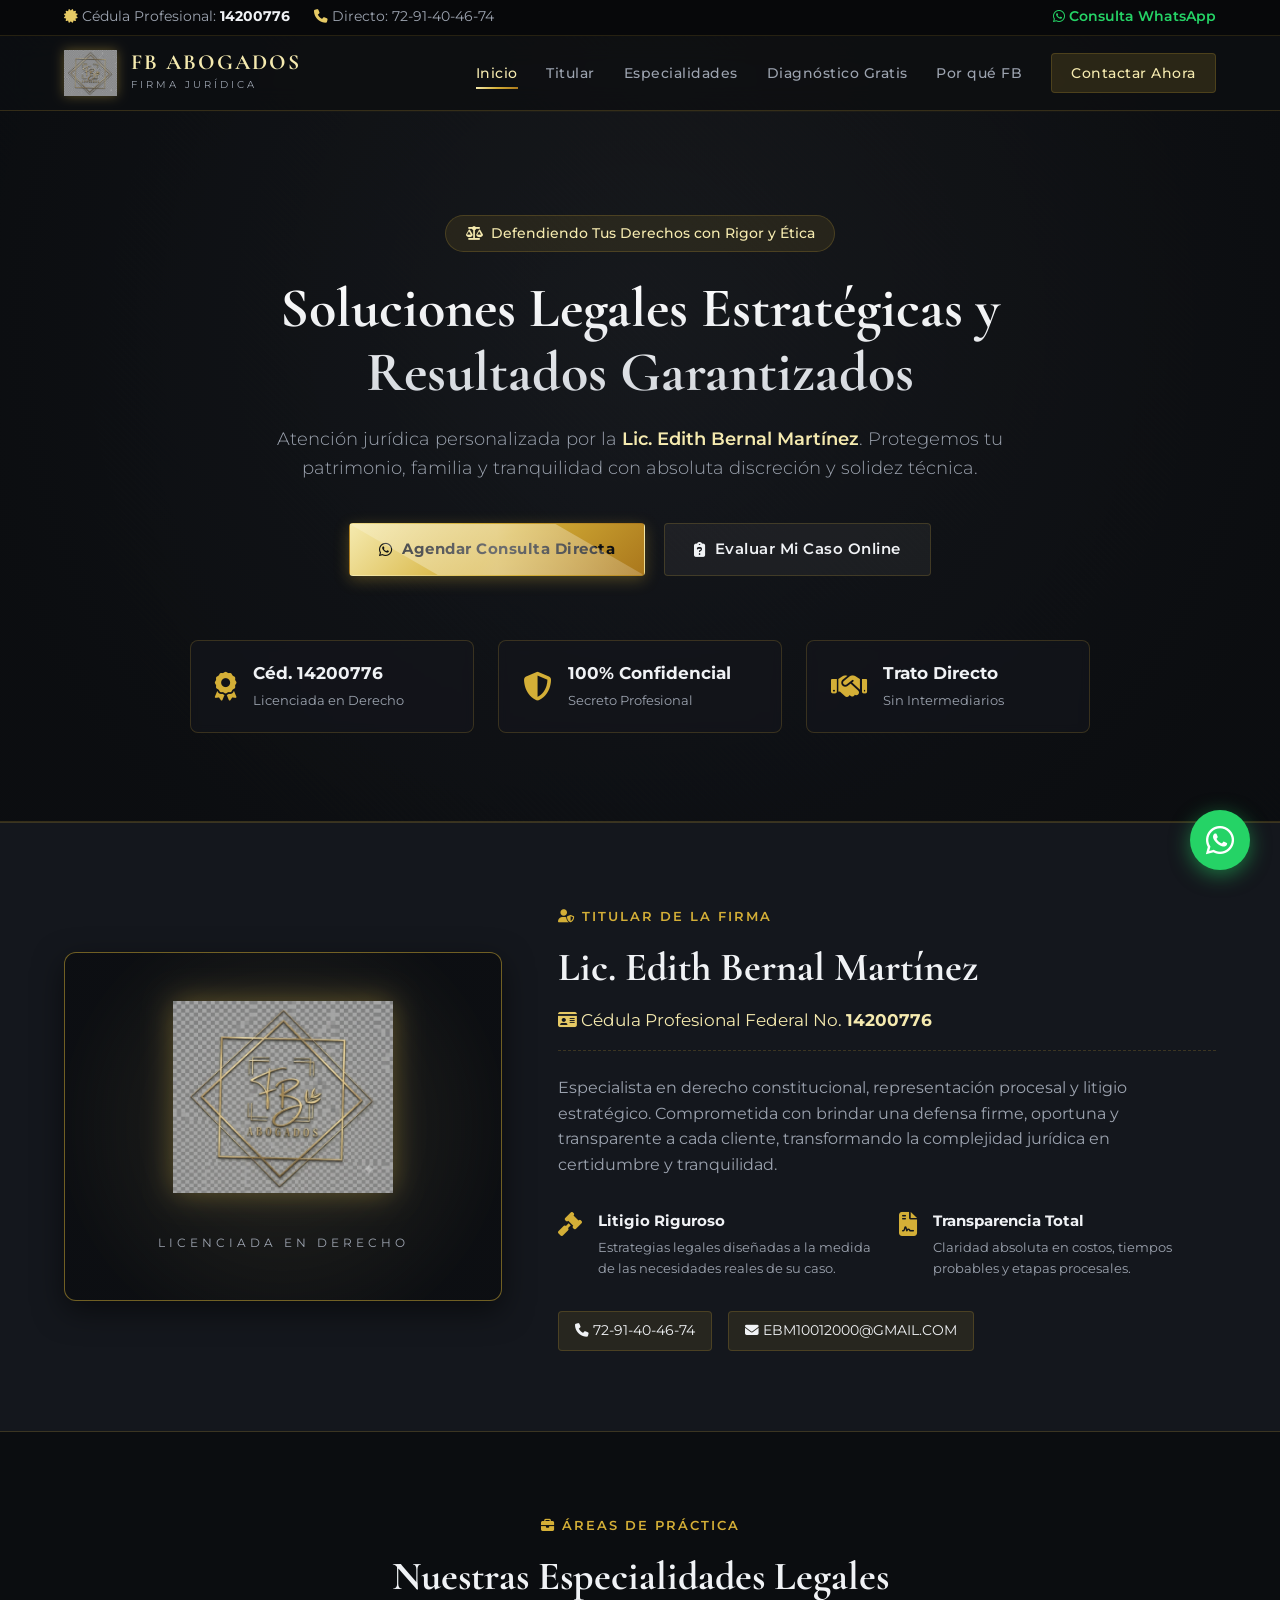
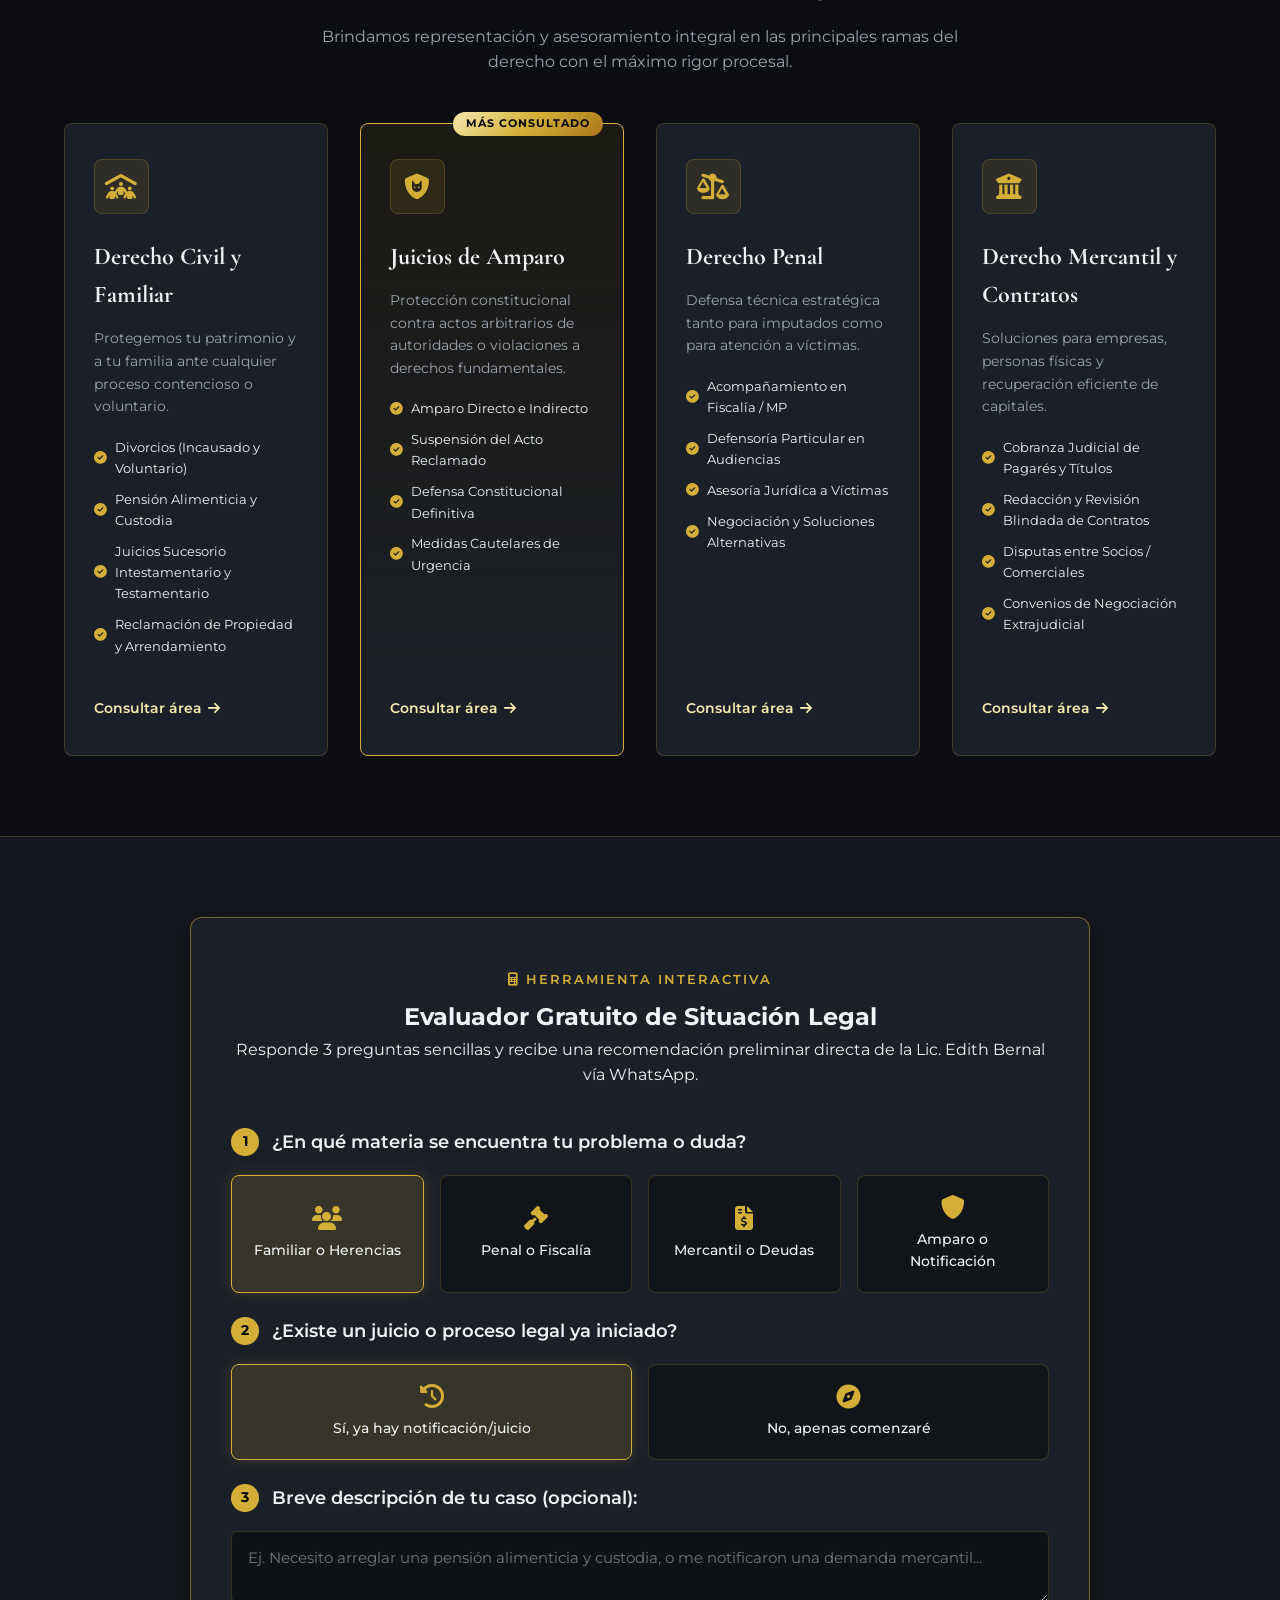
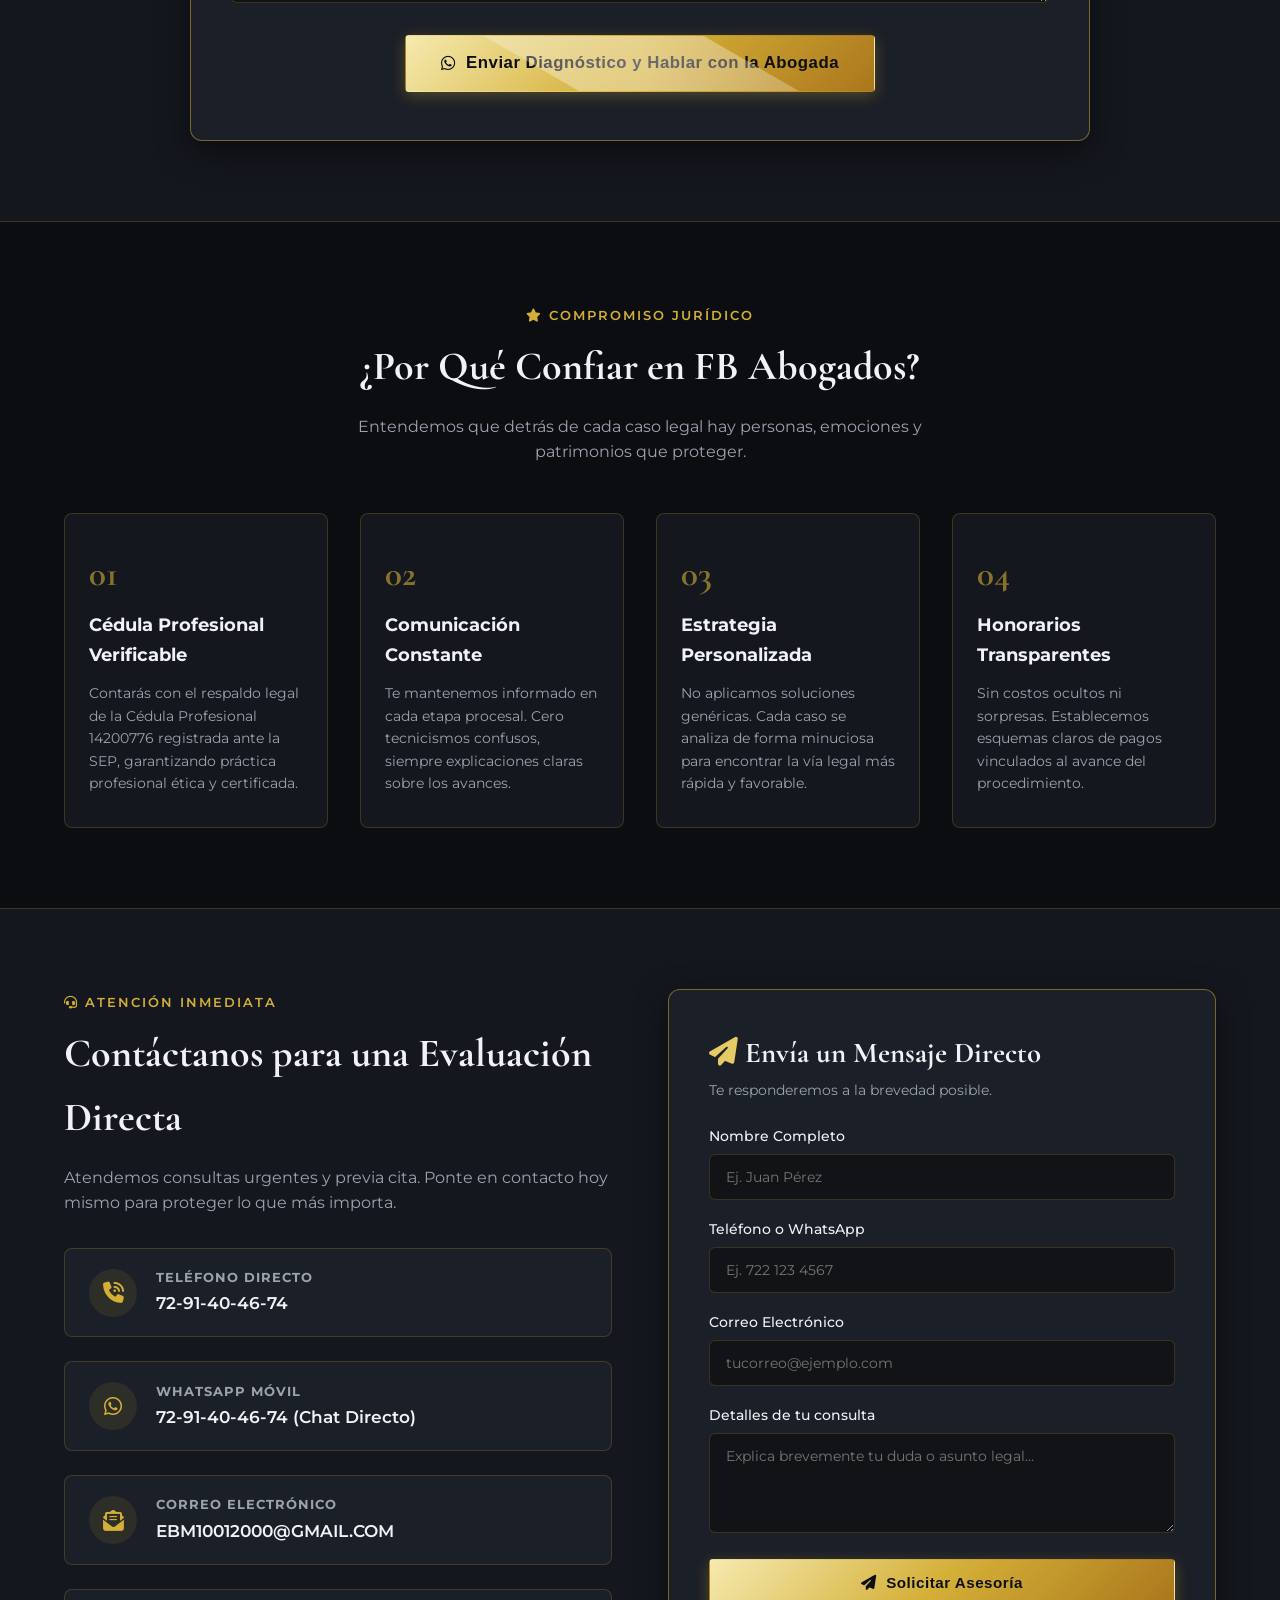
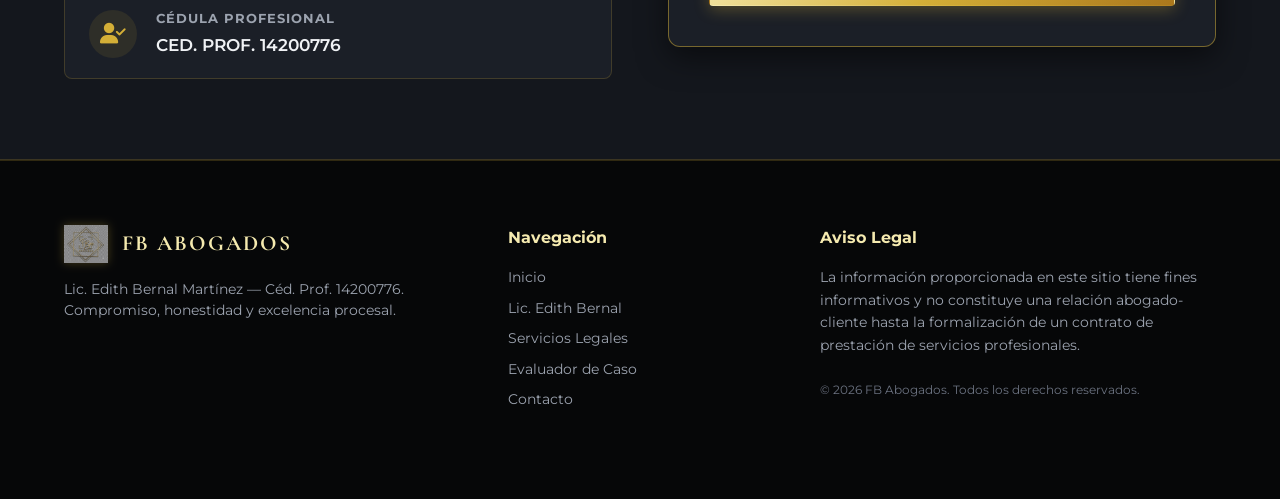
==== commit 25d06df6: "Add files via upload" ====
--- a/index.html
+++ b/index.html
@@ -7,10 +7,10 @@
     <meta name="description" content="Despacho Jurídico Especializado - Lic. Edith Bernal Martínez (Céd. Prof. 14200776). Asesoría y representación legal en materia Civil, Familiar, Penal y Mercantil.">
     
     <!-- Favicon & Open Graph -->
-    <link rel="icon" type="image/jpeg" href="assets/logo.jpeg">
+    <link rel="icon" type="image/png" href="logo.png">
     <meta property="og:title" content="FB Abogados | Lic. Edith Bernal Martínez - Firma Legal">
     <meta property="og:description" content="Despacho Jurídico Especializado - Lic. Edith Bernal Martínez (Céd. Prof. 14200776). Asesoría en materia Civil, Familiar, Penal y Mercantil.">
-    <meta property="og:image" content="assets/logo.jpeg">
+    <meta property="og:image" content="logo.png">
     <meta property="og:type" content="website">
 
     <!-- Google Fonts -->
@@ -46,7 +46,7 @@
         <div class="container nav-container">
             <!-- LOGO FB ABOGADOS -->
             <a href="#" class="brand-logo">
-                <img src="assets/logo.jpeg" alt="FB Abogados Logo" class="nav-logo-img">
+                <img src="logo.png" onerror="this.onerror=null; this.src='logo.jpeg'; this.onerror=function(){this.src='assets/logo.png'; this.onerror=function(){this.src='assets/logo.jpeg';}};" alt="FB Abogados Logo" class="nav-logo-img">
                 <div class="brand-text">
                     <span class="brand-title">FB ABOGADOS</span>
                     <span class="brand-sub">FIRMA JURÍDICA</span>
@@ -122,7 +122,7 @@
             <div class="lawyer-card-grid">
                 <div class="lawyer-visual">
                     <!-- LOGO PRINCIPAL DE LA FIRMA -->
-                    <img src="assets/logo.jpeg" alt="Emblema FB Abogados" class="lawyer-card-logo">
+                    <img src="logo.png" onerror="this.onerror=null; this.src='logo.jpeg'; this.onerror=function(){this.src='assets/logo.png'; this.onerror=function(){this.src='assets/logo.jpeg';}};" alt="Emblema FB Abogados" class="lawyer-card-logo">
                     <div class="lawyer-frame">
                         <span class="lawyer-subtitle-badge">LICENCIADA EN DERECHO</span>
                     </div>
@@ -457,7 +457,7 @@
         <div class="container footer-content">
             <div class="footer-brand">
                 <div class="brand-logo footer-logo">
-                    <img src="assets/logo.jpeg" alt="FB Abogados Logo" class="footer-logo-img">
+                    <img src="logo.png" onerror="this.onerror=null; this.src='logo.jpeg'; this.onerror=function(){this.src='assets/logo.png'; this.onerror=function(){this.src='assets/logo.jpeg';}};" alt="FB Abogados Logo" class="footer-logo-img">
                     <div class="brand-text">
                         <span class="brand-title">FB ABOGADOS</span>
                     </div>
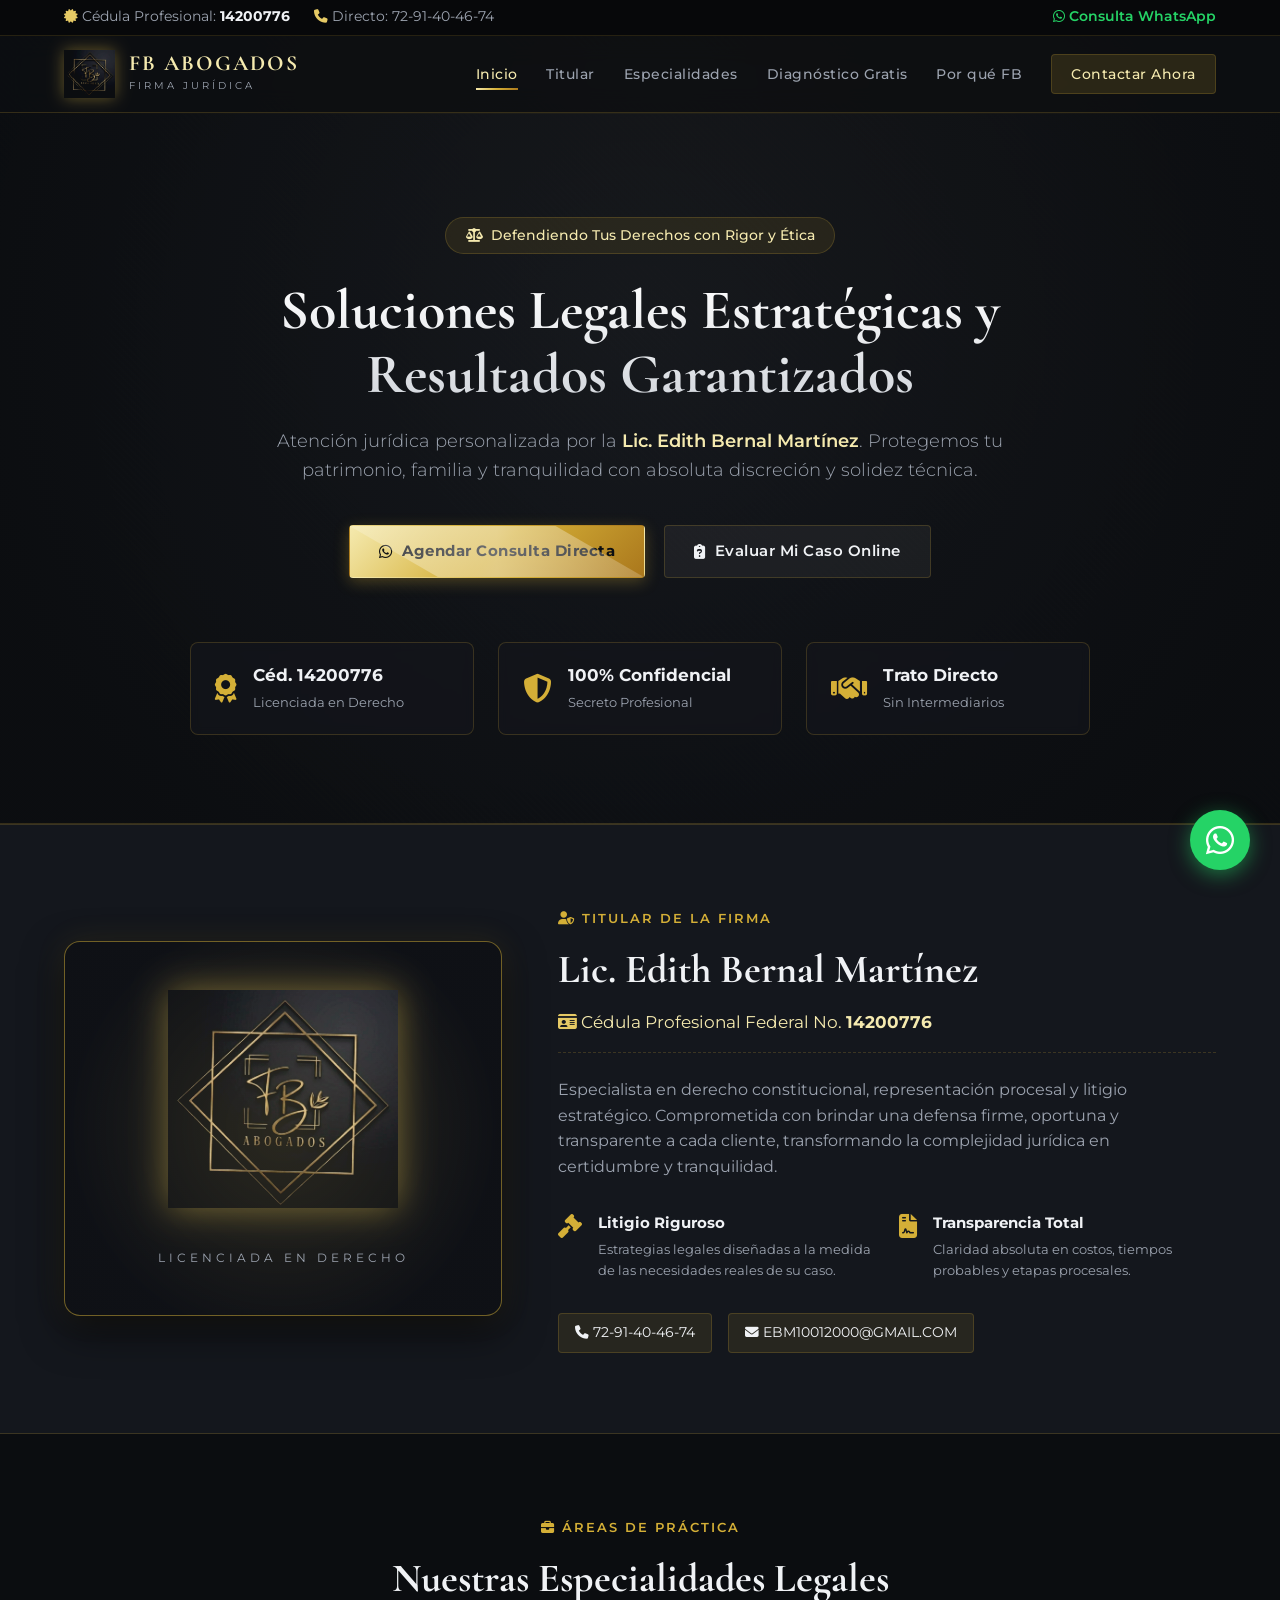
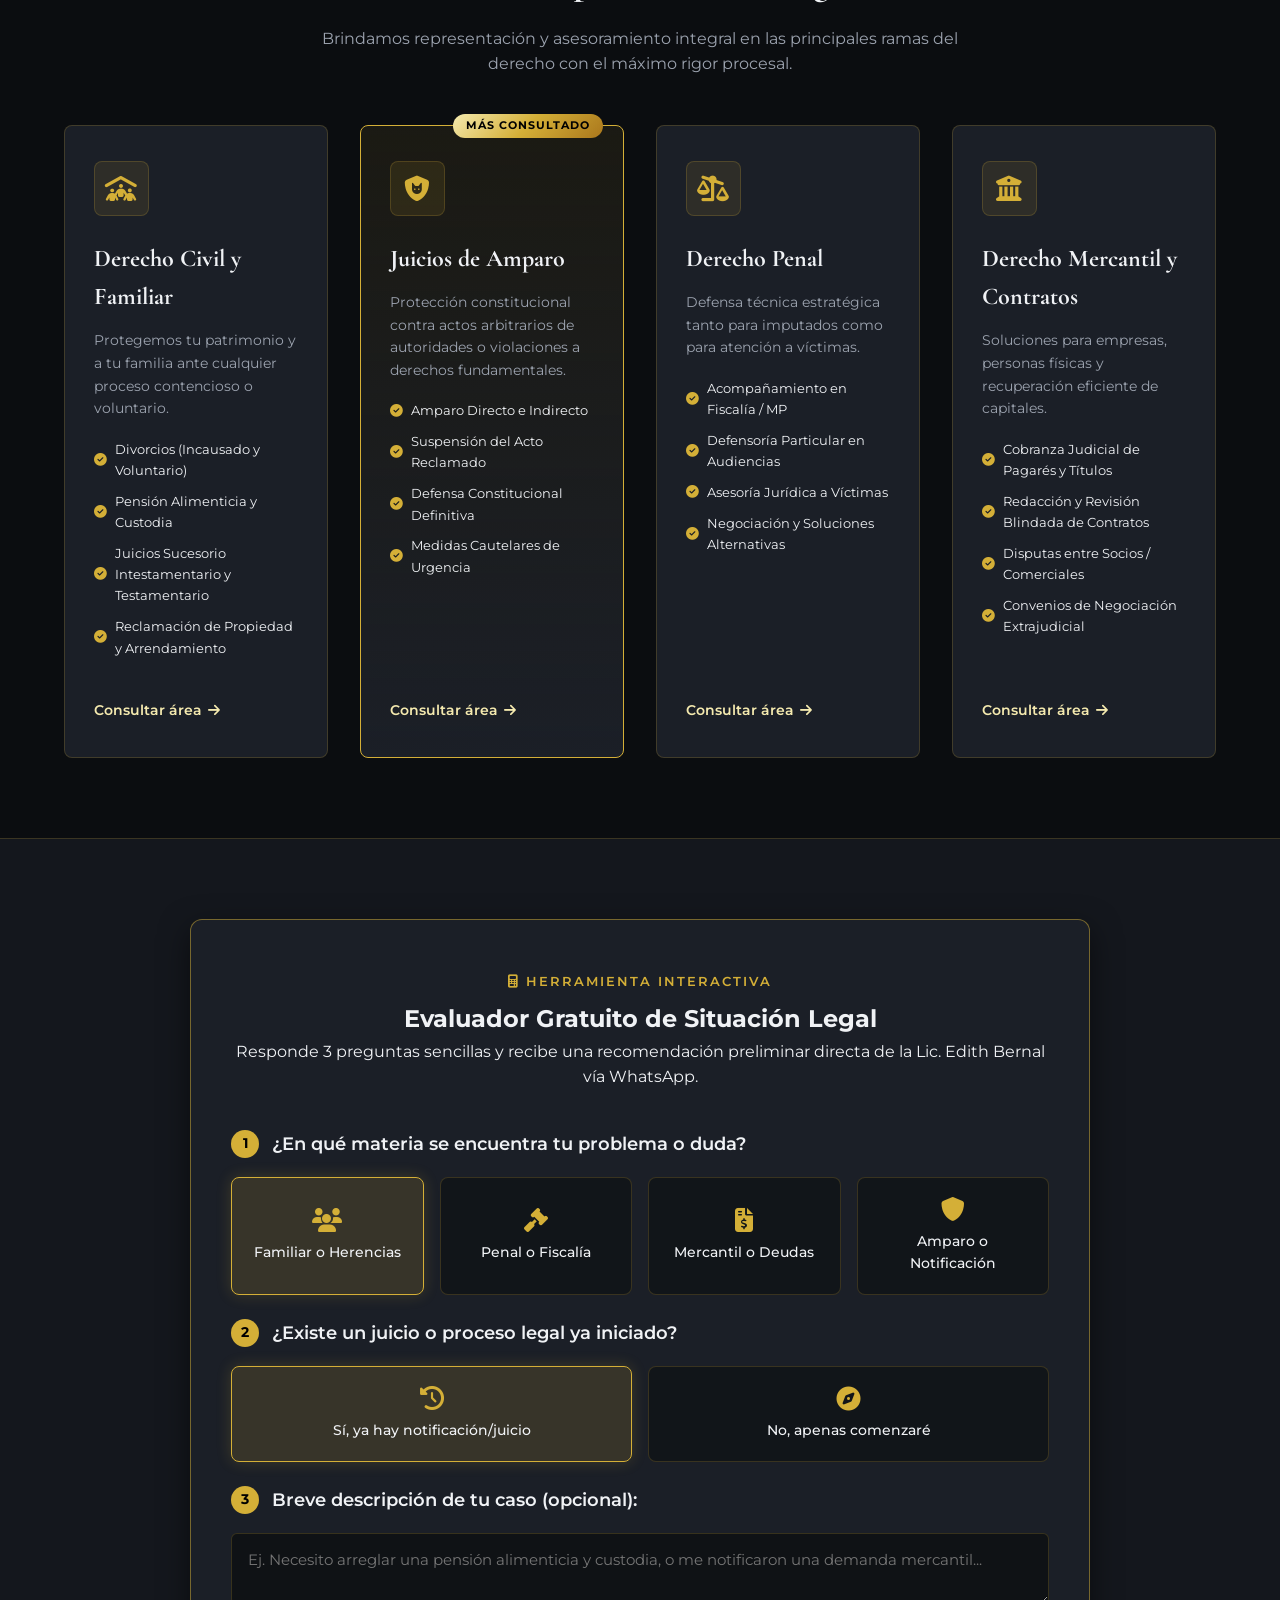
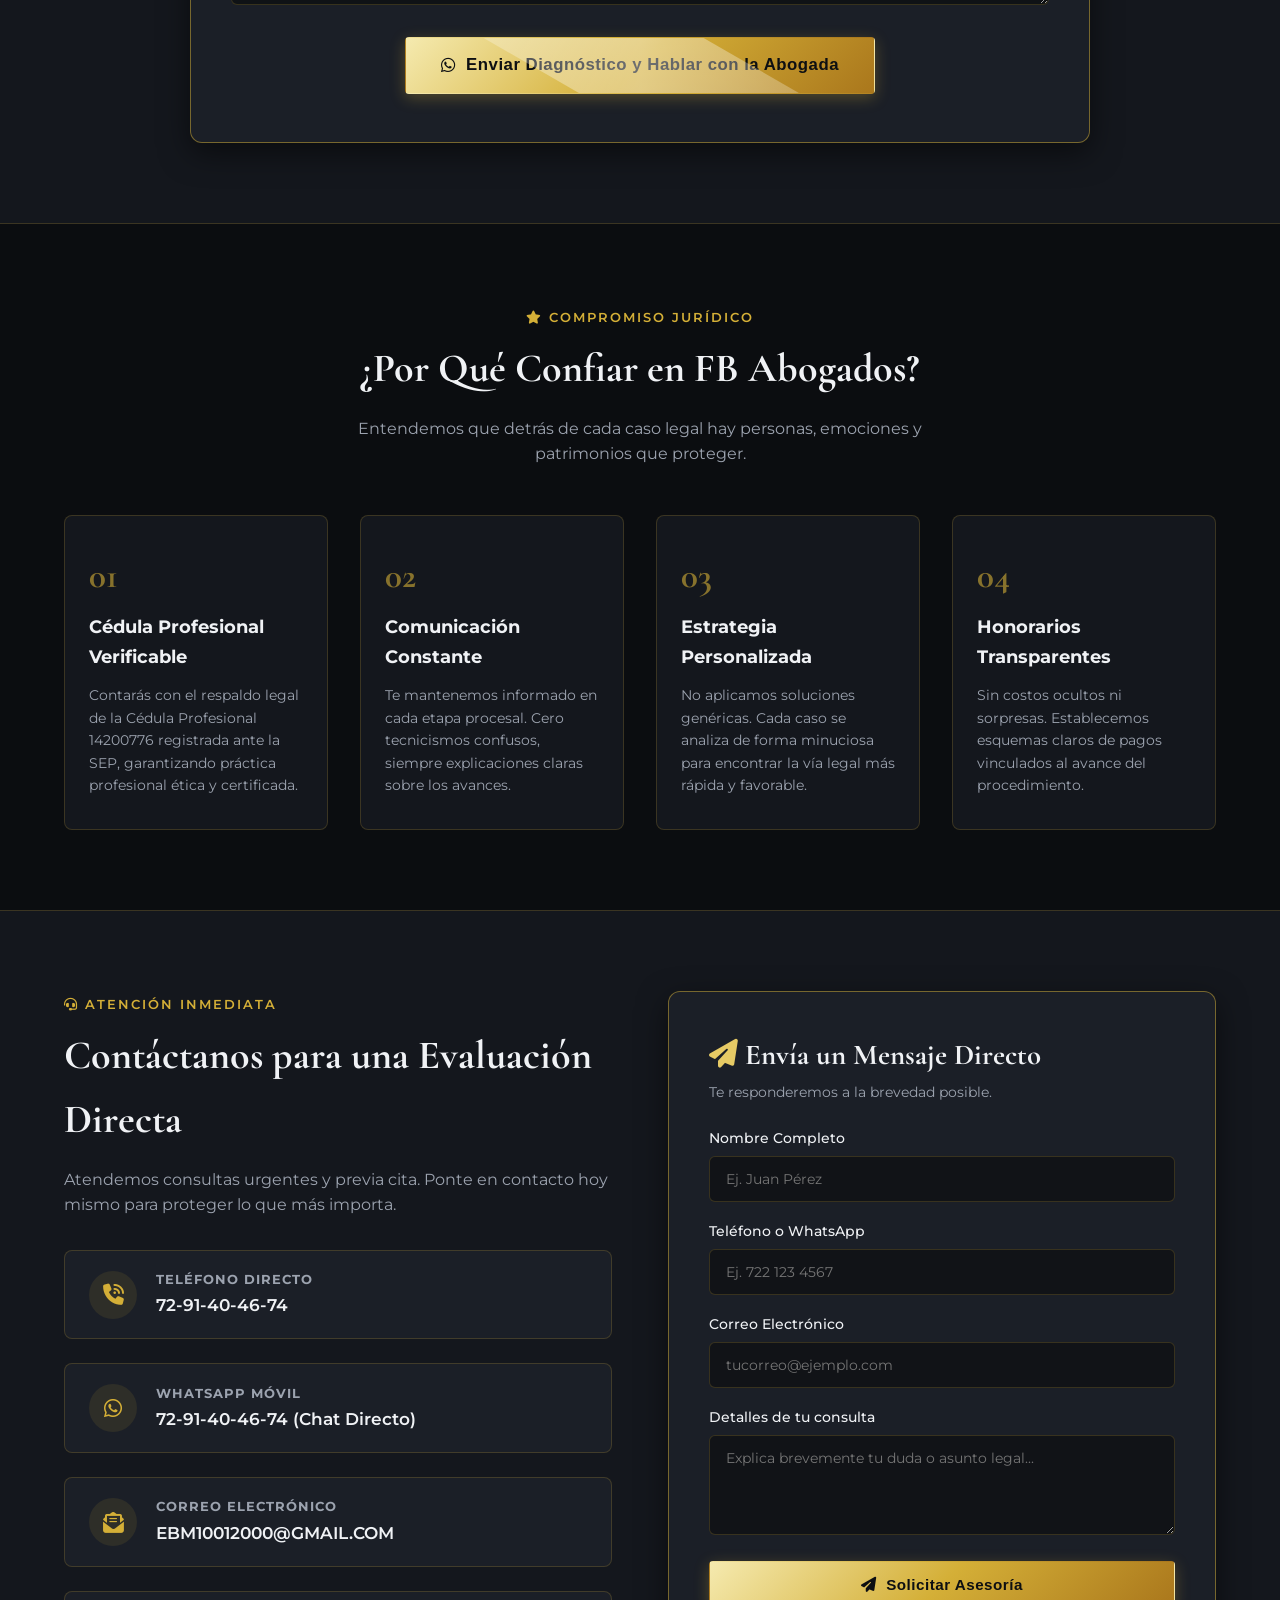
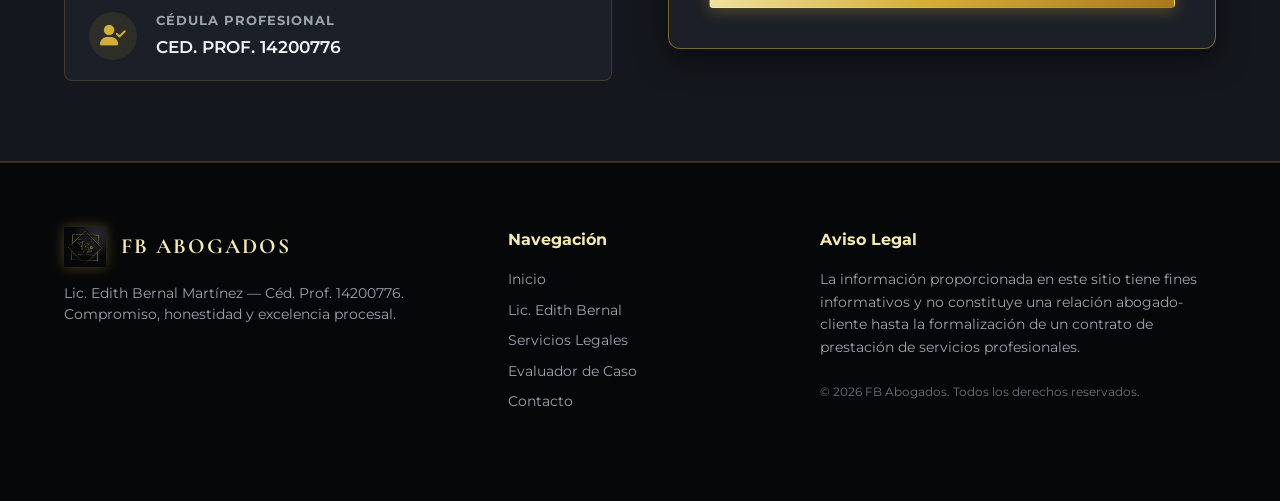
==== commit c01734a4: "Add files via upload" ====
--- a/index.html
+++ b/index.html
@@ -7,10 +7,10 @@
     <meta name="description" content="Despacho Jurídico Especializado - Lic. Edith Bernal Martínez (Céd. Prof. 14200776). Asesoría y representación legal en materia Civil, Familiar, Penal y Mercantil.">
     
     <!-- Favicon & Open Graph -->
-    <link rel="icon" type="image/png" href="logo.png">
+    <link rel="icon" type="image/jpeg" href="logo.jpeg">
     <meta property="og:title" content="FB Abogados | Lic. Edith Bernal Martínez - Firma Legal">
     <meta property="og:description" content="Despacho Jurídico Especializado - Lic. Edith Bernal Martínez (Céd. Prof. 14200776). Asesoría en materia Civil, Familiar, Penal y Mercantil.">
-    <meta property="og:image" content="logo.png">
+    <meta property="og:image" content="logo.jpeg">
     <meta property="og:type" content="website">
 
     <!-- Google Fonts -->
@@ -46,7 +46,7 @@
         <div class="container nav-container">
             <!-- LOGO FB ABOGADOS -->
             <a href="#" class="brand-logo">
-                <img src="logo.png" onerror="this.onerror=null; this.src='logo.jpeg'; this.onerror=function(){this.src='assets/logo.png'; this.onerror=function(){this.src='assets/logo.jpeg';}};" alt="FB Abogados Logo" class="nav-logo-img">
+                <img src="logo.jpeg" onerror="this.onerror=null; this.src='assets/logo.jpeg';" alt="FB Abogados Logo" class="nav-logo-img">
                 <div class="brand-text">
                     <span class="brand-title">FB ABOGADOS</span>
                     <span class="brand-sub">FIRMA JURÍDICA</span>
@@ -122,7 +122,7 @@
             <div class="lawyer-card-grid">
                 <div class="lawyer-visual">
                     <!-- LOGO PRINCIPAL DE LA FIRMA -->
-                    <img src="logo.png" onerror="this.onerror=null; this.src='logo.jpeg'; this.onerror=function(){this.src='assets/logo.png'; this.onerror=function(){this.src='assets/logo.jpeg';}};" alt="Emblema FB Abogados" class="lawyer-card-logo">
+                    <img src="logo.jpeg" onerror="this.onerror=null; this.src='assets/logo.jpeg';" alt="Emblema FB Abogados" class="lawyer-card-logo">
                     <div class="lawyer-frame">
                         <span class="lawyer-subtitle-badge">LICENCIADA EN DERECHO</span>
                     </div>
@@ -457,7 +457,7 @@
         <div class="container footer-content">
             <div class="footer-brand">
                 <div class="brand-logo footer-logo">
-                    <img src="logo.png" onerror="this.onerror=null; this.src='logo.jpeg'; this.onerror=function(){this.src='assets/logo.png'; this.onerror=function(){this.src='assets/logo.jpeg';}};" alt="FB Abogados Logo" class="footer-logo-img">
+                    <img src="logo.jpeg" onerror="this.onerror=null; this.src='assets/logo.jpeg';" alt="FB Abogados Logo" class="footer-logo-img">
                     <div class="brand-text">
                         <span class="brand-title">FB ABOGADOS</span>
                     </div>
--- a/styles.css
+++ b/styles.css
@@ -224,25 +224,27 @@
 }
 
 .nav-logo-img {
-    height: 46px;
+    height: 48px;
     width: auto;
     object-fit: contain;
     mix-blend-mode: screen;
-    filter: drop-shadow(0 0 6px rgba(212, 175, 55, 0.4));
+    filter: contrast(135%) brightness(92%) drop-shadow(0 0 8px rgba(212, 175, 55, 0.45));
     transition: var(--transition);
 }
 
 .footer-logo-img {
-    height: 38px;
+    height: 40px;
     width: auto;
     object-fit: contain;
     mix-blend-mode: screen;
-    filter: drop-shadow(0 0 5px rgba(212, 175, 55, 0.3));
-}
-
-.brand-logo:hover .nav-logo-img {
+    filter: contrast(135%) brightness(92%) drop-shadow(0 0 6px rgba(212, 175, 55, 0.35));
+    transition: var(--transition);
+}
+
+.brand-logo:hover .nav-logo-img,
+.brand-logo:hover .footer-logo-img {
     transform: scale(1.05);
-    filter: drop-shadow(0 0 12px rgba(212, 175, 55, 0.7));
+    filter: contrast(140%) brightness(100%) drop-shadow(0 0 14px rgba(212, 175, 55, 0.8));
 }
 
 .logo-emblem {
@@ -508,29 +510,29 @@
 .lawyer-visual {
     position: relative;
     background: 
-        radial-gradient(circle at center, rgba(212,175,55,0.09) 0%, rgba(13,15,18,0.96) 80%);
+        radial-gradient(circle at center, rgba(212, 175, 55, 0.12) 0%, rgba(15, 17, 22, 0.98) 75%);
     border: 1px solid var(--border-highlight);
-    border-radius: 12px;
+    border-radius: 16px;
     padding: 3rem 2rem;
     text-align: center;
-    box-shadow: var(--shadow-card);
+    box-shadow: 0 15px 40px rgba(0, 0, 0, 0.6), 0 0 30px rgba(212, 175, 55, 0.12);
     overflow: hidden;
 }
 
 .lawyer-card-logo {
-    width: 220px;
+    width: 230px;
     max-width: 100%;
     height: auto;
     object-fit: contain;
     mix-blend-mode: screen;
-    filter: drop-shadow(0 0 15px rgba(212, 175, 55, 0.4));
+    filter: contrast(135%) brightness(92%) drop-shadow(0 0 18px rgba(212, 175, 55, 0.5));
     margin-bottom: 1rem;
     transition: var(--transition);
 }
 
 .lawyer-card-logo:hover {
-    transform: scale(1.03);
-    filter: drop-shadow(0 0 22px rgba(212, 175, 55, 0.7));
+    transform: scale(1.04);
+    filter: contrast(140%) brightness(98%) drop-shadow(0 0 25px rgba(212, 175, 55, 0.8));
 }
 
 .owl-svg {
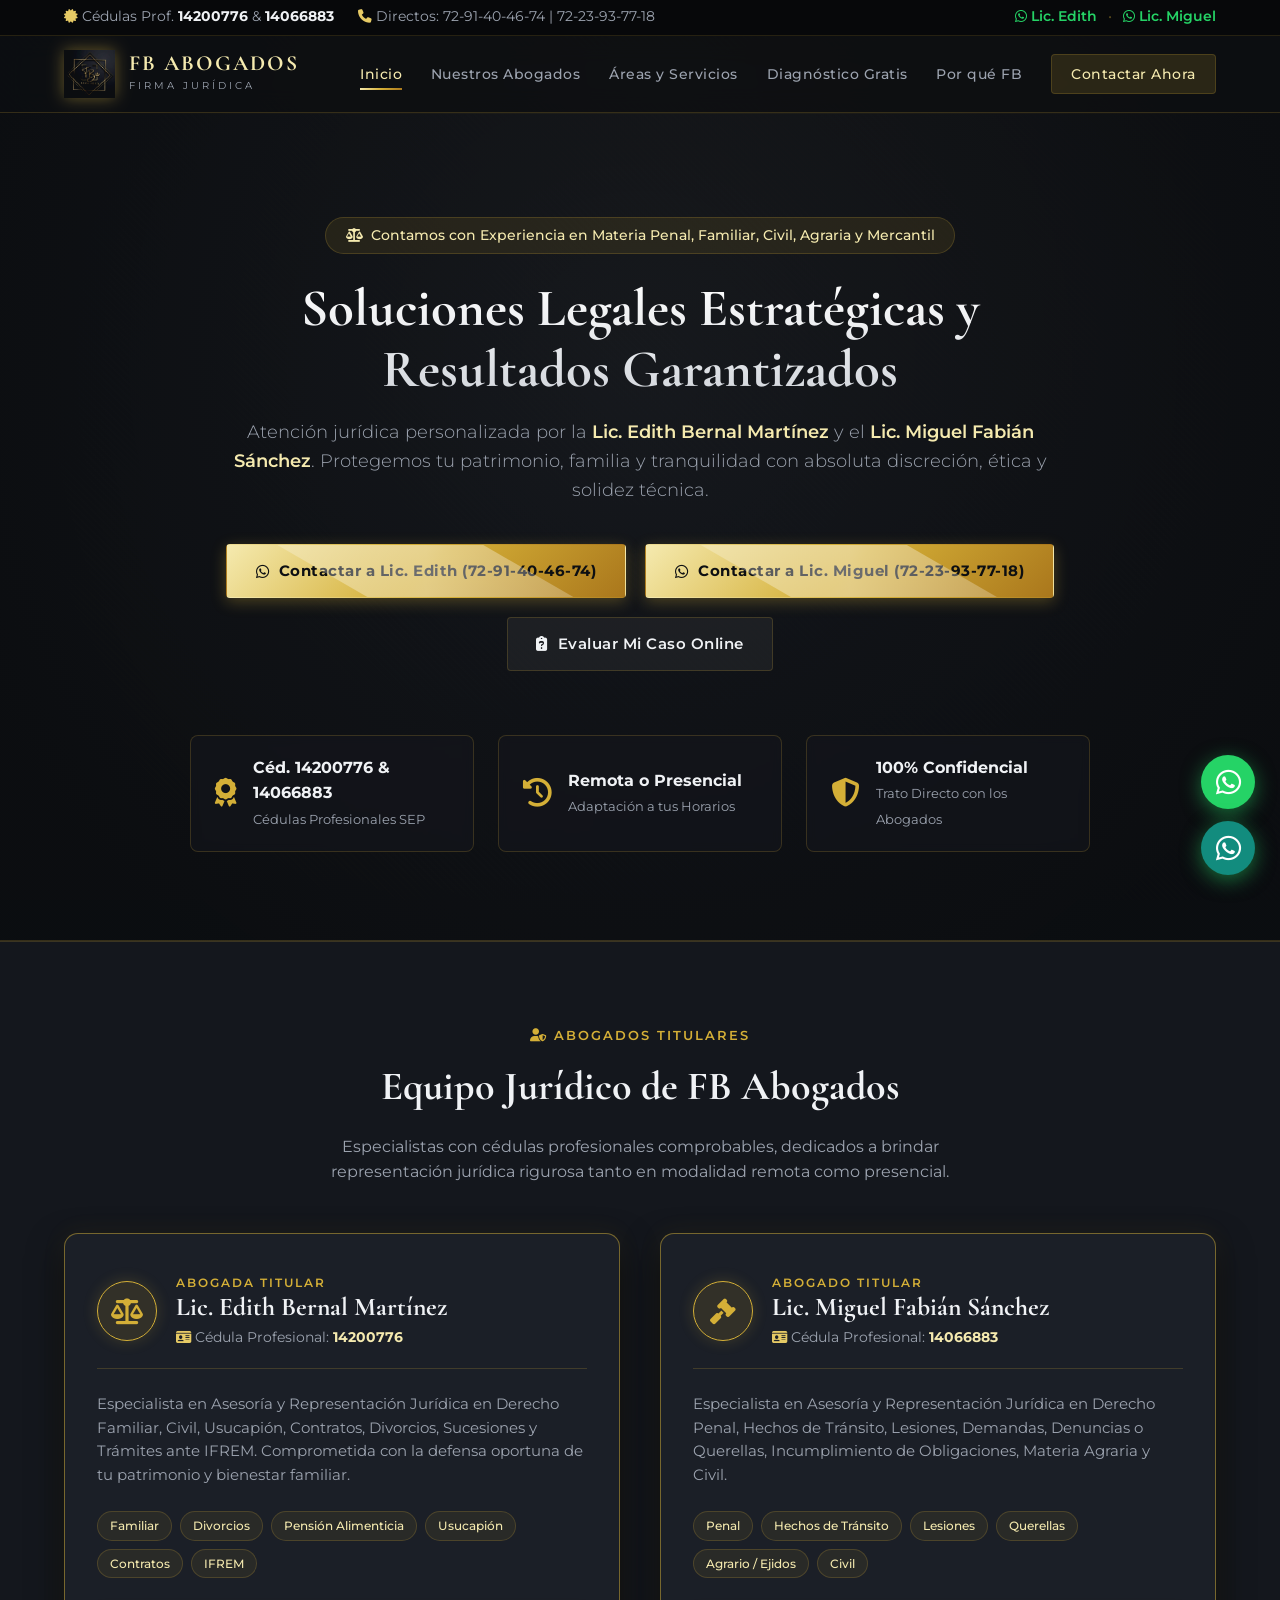
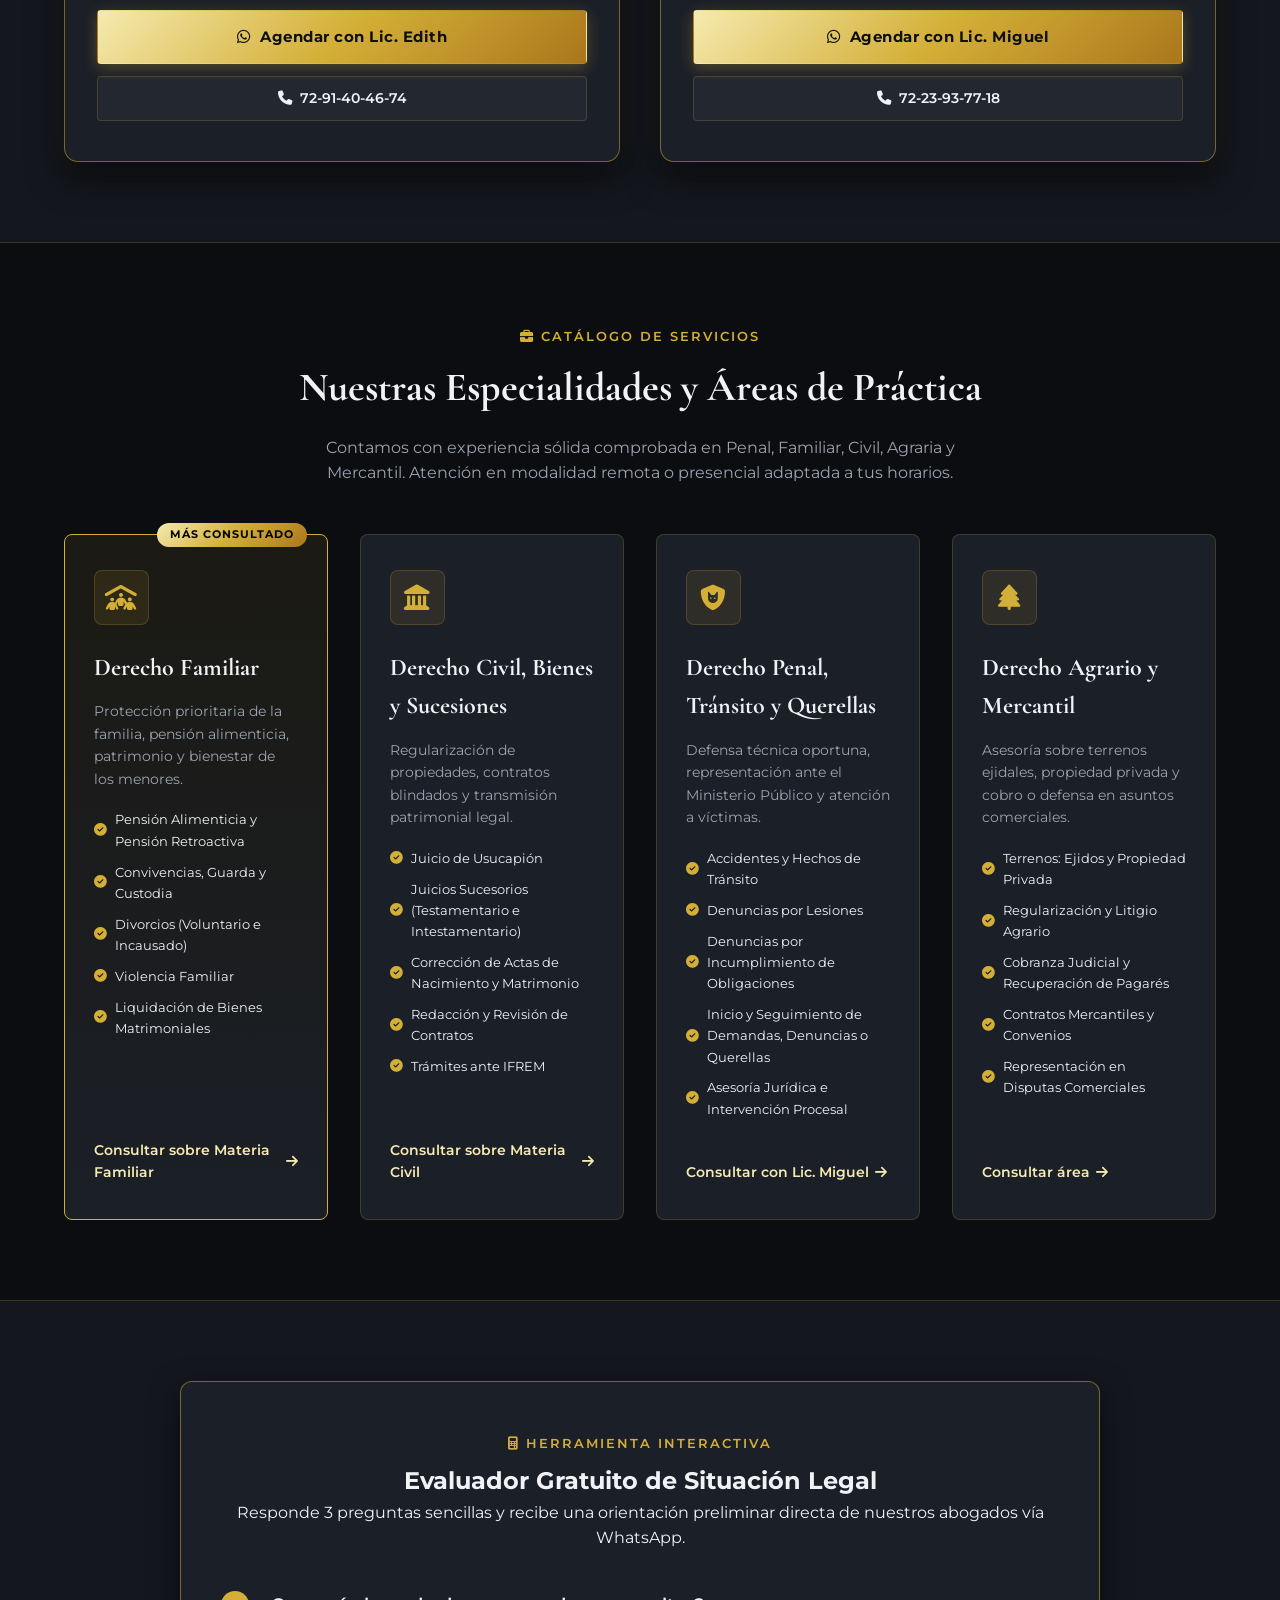
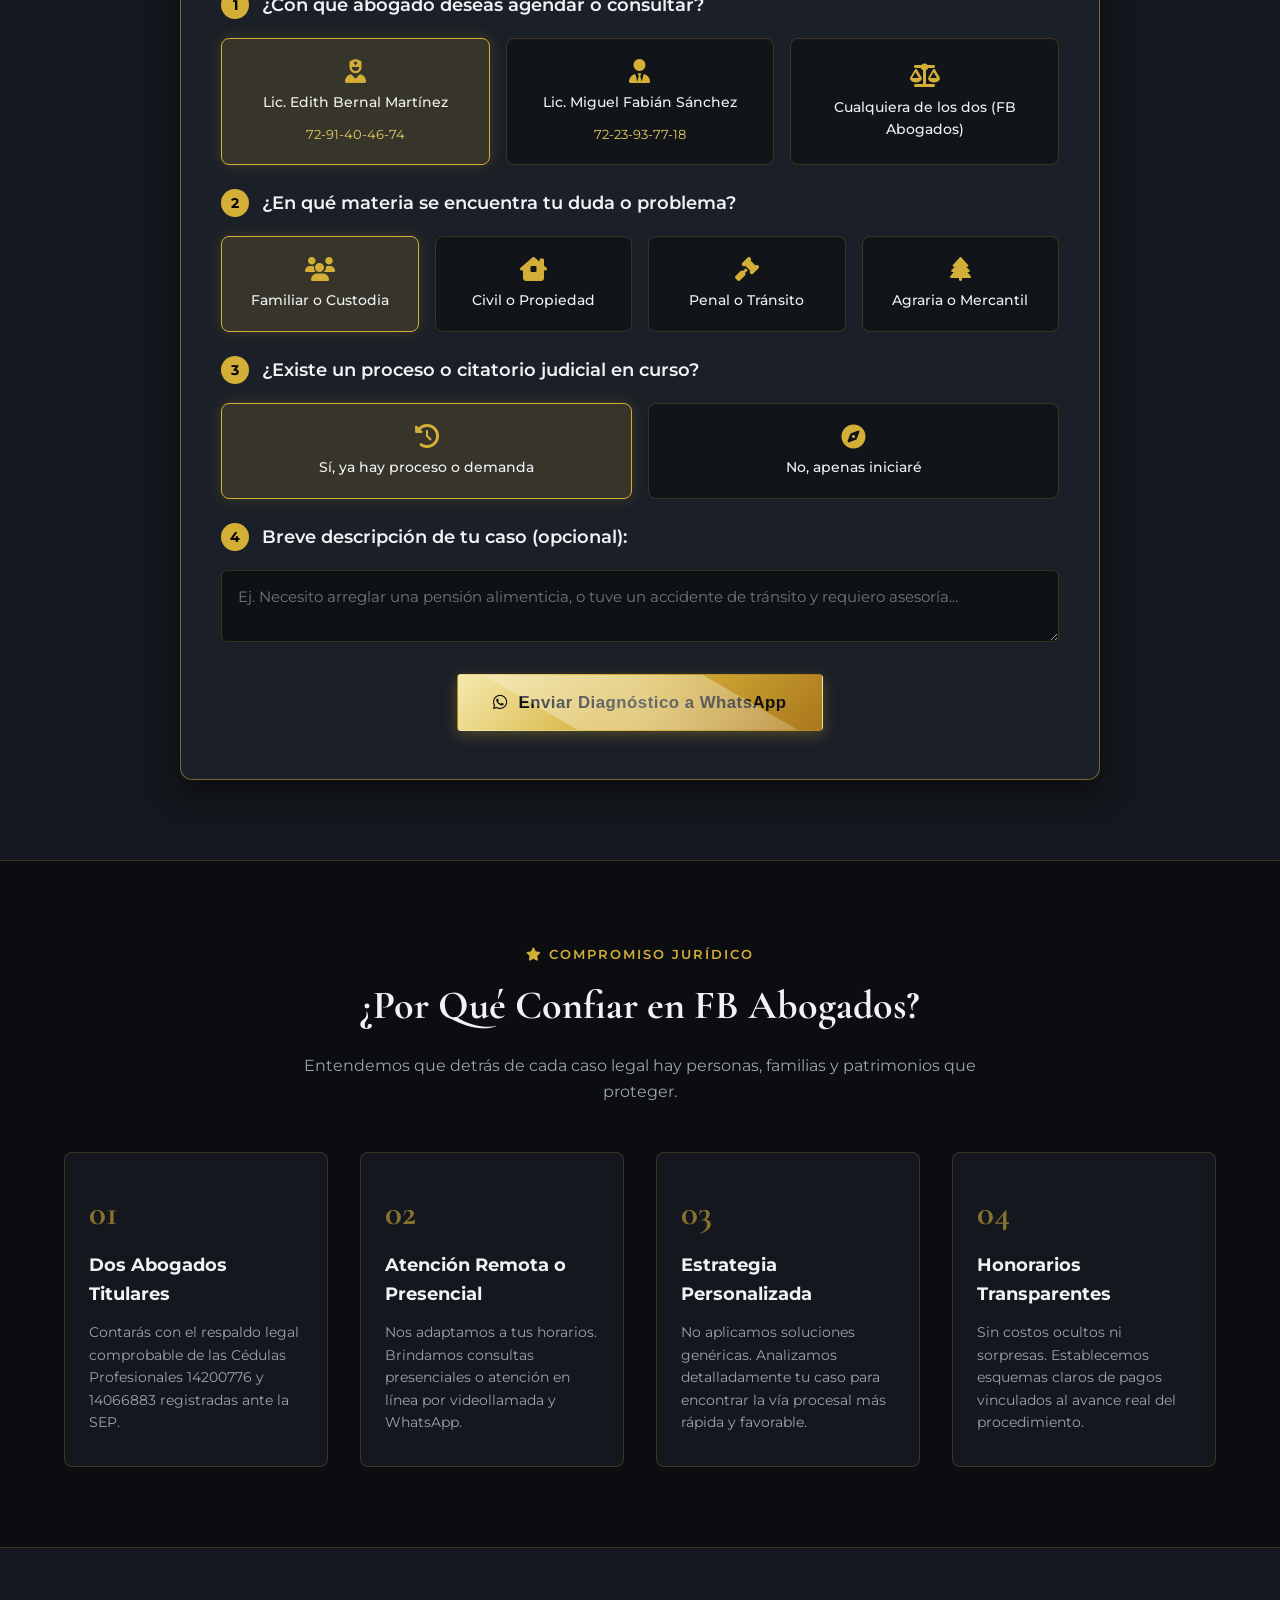
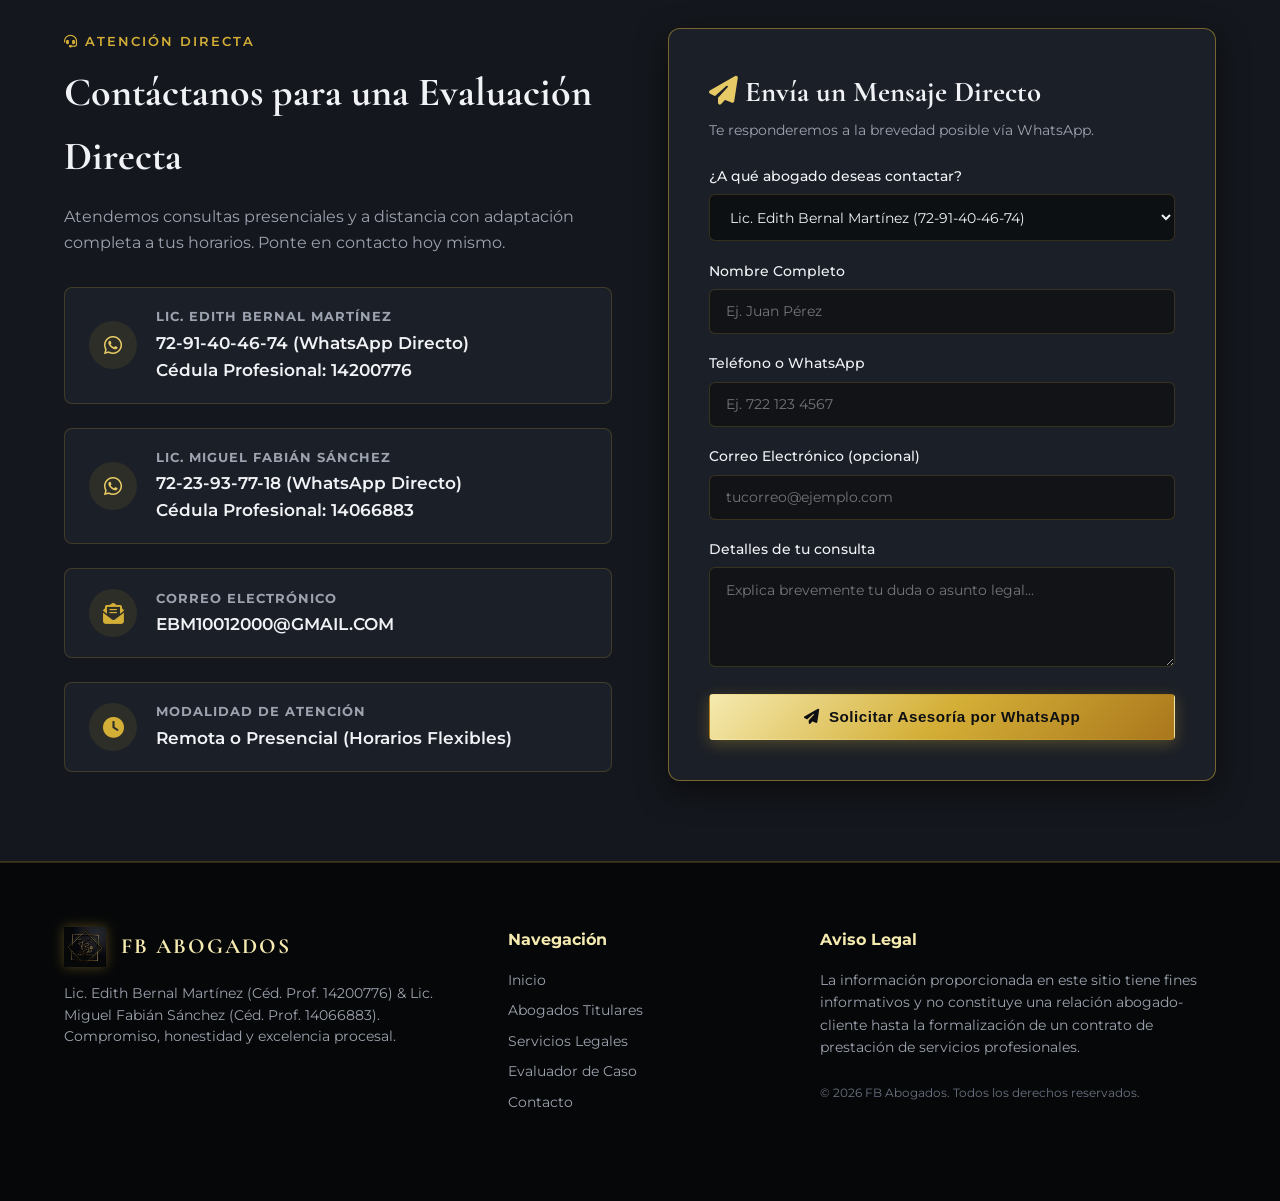
==== commit 2954079d: "Add files via upload" ====
--- a/index.html
+++ b/index.html
@@ -3,13 +3,13 @@
 <head>
     <meta charset="UTF-8">
     <meta name="viewport" content="width=device-width, initial-scale=1.0">
-    <title>FB Abogados | Lic. Edith Bernal Martínez - Firma Legal</title>
-    <meta name="description" content="Despacho Jurídico Especializado - Lic. Edith Bernal Martínez (Céd. Prof. 14200776). Asesoría y representación legal en materia Civil, Familiar, Penal y Mercantil.">
+    <title>FB Abogados | Lic. Edith Bernal & Lic. Miguel Fabián - Firma Legal</title>
+    <meta name="description" content="Despacho Jurídico Especializado FB Abogados. Lic. Edith Bernal Martínez (Céd. Prof. 14200776) y Lic. Miguel Fabián Sánchez (Céd. Prof. 14066883). Asesoría y representación en materia Penal, Familiar, Civil, Agraria y Mercantil.">
     
     <!-- Favicon & Open Graph -->
     <link rel="icon" type="image/jpeg" href="logo.jpeg">
-    <meta property="og:title" content="FB Abogados | Lic. Edith Bernal Martínez - Firma Legal">
-    <meta property="og:description" content="Despacho Jurídico Especializado - Lic. Edith Bernal Martínez (Céd. Prof. 14200776). Asesoría en materia Civil, Familiar, Penal y Mercantil.">
+    <meta property="og:title" content="FB Abogados | Lic. Edith Bernal & Lic. Miguel Fabián - Firma Legal">
+    <meta property="og:description" content="Despacho Jurídico Especializado. Lic. Edith Bernal Martínez (Céd. 14200776) y Lic. Miguel Fabián Sánchez (Céd. 14066883). Asesoría remota o presencial en materia Penal, Familiar, Civil, Agraria y Mercantil.">
     <meta property="og:image" content="logo.jpeg">
     <meta property="og:type" content="website">
 
@@ -30,12 +30,16 @@
     <div class="top-bar">
         <div class="container top-bar-content">
             <div class="top-info">
-                <span><i class="fa-solid fa-certificate text-gold"></i> Cédula Profesional: <strong>14200776</strong></span>
-                <span><i class="fa-solid fa-phone text-gold"></i> Directo: <a href="tel:7291404674">72-91-40-46-74</a></span>
+                <span><i class="fa-solid fa-certificate text-gold"></i> Cédulas Prof. <strong>14200776</strong> & <strong>14066883</strong></span>
+                <span><i class="fa-solid fa-phone text-gold"></i> Directos: <a href="tel:7291404674">72-91-40-46-74</a> | <a href="tel:7223937718">72-23-93-77-18</a></span>
             </div>
             <div class="top-actions">
-                <a href="https://wa.me/527291404674?text=Hola%20Lic.%20Edith%20Bernal,%20requiero%20una%20asesor%C3%ADa%20legal%20para%20mi%20caso." target="_blank" class="top-wa-btn">
-                    <i class="fa-brands fa-whatsapp"></i> Consulta WhatsApp
+                <a href="https://wa.me/527291404674?text=Hola%20Lic.%20Edith%20Bernal,%20requiero%20una%20asesor%C3%ADa%20legal." target="_blank" class="top-wa-btn">
+                    <i class="fa-brands fa-whatsapp"></i> Lic. Edith
+                </a>
+                <span class="divider-dot">•</span>
+                <a href="https://wa.me/527223937718?text=Hola%20Lic.%20Miguel%20Fabi%C3%A1n,%20requiero%20una%20asesor%C3%ADa%20legal." target="_blank" class="top-wa-btn">
+                    <i class="fa-brands fa-whatsapp"></i> Lic. Miguel
                 </a>
             </div>
         </div>
@@ -59,8 +63,8 @@
 
             <nav class="nav-menu" id="navMenu">
                 <a href="#inicio" class="nav-link active">Inicio</a>
-                <a href="#titular" class="nav-link">Titular</a>
-                <a href="#especialidades" class="nav-link">Especialidades</a>
+                <a href="#titulares" class="nav-link">Nuestros Abogados</a>
+                <a href="#especialidades" class="nav-link">Áreas y Servicios</a>
                 <a href="#diagnostico" class="nav-link">Diagnóstico Gratis</a>
                 <a href="#nosotros" class="nav-link">Por qué FB</a>
                 <a href="#contacto" class="nav-link btn-nav-cta">Contactar Ahora</a>
@@ -72,17 +76,20 @@
     <section class="hero" id="inicio">
         <div class="hero-overlay"></div>
         <div class="container hero-container">
-            <div class="hero-badge" data-aos="fade-down">
-                <i class="fa-solid fa-scale-balanced"></i> Defendiendo Tus Derechos con Rigor y Ética
+            <div class="hero-badge">
+                <i class="fa-solid fa-scale-balanced"></i> Contamos con Experiencia en Materia Penal, Familiar, Civil, Agraria y Mercantil
             </div>
             <h1 class="hero-title">Soluciones Legales Estratégicas y Resultados Garantizados</h1>
             <p class="hero-subtitle">
-                Atención jurídica personalizada por la <strong>Lic. Edith Bernal Martínez</strong>. Protegemos tu patrimonio, familia y tranquilidad con absoluta discreción y solidez técnica.
+                Atención jurídica personalizada por la <strong>Lic. Edith Bernal Martínez</strong> y el <strong>Lic. Miguel Fabián Sánchez</strong>. Protegemos tu patrimonio, familia y tranquilidad con absoluta discreción, ética y solidez técnica.
             </p>
             
             <div class="hero-actions">
                 <a href="https://wa.me/527291404674?text=Hola%20Lic.%20Edith%20Bernal,%20quisiera%20agendar%20una%20consulta%20legal." target="_blank" class="btn btn-primary btn-gold btn-glow">
-                    <i class="fa-brands fa-whatsapp"></i> Agendar Consulta Directa
+                    <i class="fa-brands fa-whatsapp"></i> Contactar a Lic. Edith (72-91-40-46-74)
+                </a>
+                <a href="https://wa.me/527223937718?text=Hola%20Lic.%20Miguel%20Fabi%C3%A1n,%20quisiera%20agendar%20una%20consulta%20legal." target="_blank" class="btn btn-primary btn-gold btn-glow">
+                    <i class="fa-brands fa-whatsapp"></i> Contactar a Lic. Miguel (72-23-93-77-18)
                 </a>
                 <a href="#diagnostico" class="btn btn-secondary">
                     <i class="fa-solid fa-clipboard-question"></i> Evaluar Mi Caso Online
@@ -94,149 +101,194 @@
                 <div class="stat-card">
                     <div class="stat-icon"><i class="fa-solid fa-award"></i></div>
                     <div class="stat-info">
-                        <span class="stat-value">Céd. 14200776</span>
-                        <span class="stat-label">Licenciada en Derecho</span>
+                        <span class="stat-value">Céd. 14200776 & 14066883</span>
+                        <span class="stat-label">Cédulas Profesionales SEP</span>
+                    </div>
+                </div>
+                <div class="stat-card">
+                    <div class="stat-icon"><i class="fa-solid fa-clock-rotate-left"></i></div>
+                    <div class="stat-info">
+                        <span class="stat-value">Remota o Presencial</span>
+                        <span class="stat-label">Adaptación a tus Horarios</span>
                     </div>
                 </div>
                 <div class="stat-card">
                     <div class="stat-icon"><i class="fa-solid fa-shield-halved"></i></div>
                     <div class="stat-info">
                         <span class="stat-value">100% Confidencial</span>
-                        <span class="stat-label">Secreto Profesional</span>
-                    </div>
-                </div>
-                <div class="stat-card">
-                    <div class="stat-icon"><i class="fa-solid fa-handshake"></i></div>
-                    <div class="stat-info">
-                        <span class="stat-value">Trato Directo</span>
-                        <span class="stat-label">Sin Intermediarios</span>
+                        <span class="stat-label">Trato Directo con los Abogados</span>
                     </div>
                 </div>
             </div>
         </div>
     </section>
 
-    <!-- Principal Lawyer Profile Card -->
-    <section class="section section-dark" id="titular">
+    <!-- Lawyers Profile Section (Duo Titulares) -->
+    <section class="section section-dark" id="titulares">
         <div class="container">
-            <div class="lawyer-card-grid">
-                <div class="lawyer-visual">
-                    <!-- LOGO PRINCIPAL DE LA FIRMA -->
-                    <img src="logo.jpeg" onerror="this.onerror=null; this.src='assets/logo.jpeg';" alt="Emblema FB Abogados" class="lawyer-card-logo">
-                    <div class="lawyer-frame">
-                        <span class="lawyer-subtitle-badge">LICENCIADA EN DERECHO</span>
-                    </div>
-                </div>
-
-                <div class="lawyer-info">
-                    <span class="section-tag"><i class="fa-solid fa-user-shield"></i> Titular de la Firma</span>
-                    <h2 class="section-title">Lic. Edith Bernal Martínez</h2>
-                    <p class="lawyer-cedula">
-                        <i class="fa-solid fa-id-card text-gold"></i> Cédula Profesional Federal No. <strong>14200776</strong>
+            <div class="section-header text-center mb-5">
+                <span class="section-tag"><i class="fa-solid fa-user-shield"></i> Abogados Titulares</span>
+                <h2 class="section-title">Equipo Jurídico de FB Abogados</h2>
+                <p class="section-desc">Especialistas con cédulas profesionales comprobables, dedicados a brindar representación jurídica rigurosa tanto en modalidad remota como presencial.</p>
+            </div>
+
+            <div class="lawyers-duo-grid">
+                <!-- Abogada 1: Lic. Edith Bernal Martinez -->
+                <div class="lawyer-profile-card">
+                    <div class="lawyer-profile-header">
+                        <div class="lawyer-avatar-emblem">
+                            <i class="fa-solid fa-scale-balanced"></i>
+                        </div>
+                        <div class="lawyer-title-box">
+                            <span class="lawyer-role-badge">Abogada Titular</span>
+                            <h3>Lic. Edith Bernal Martínez</h3>
+                            <p class="lawyer-cedula-tag">
+                                <i class="fa-solid fa-id-card text-gold"></i> Cédula Profesional: <strong>14200776</strong>
+                            </p>
+                        </div>
+                    </div>
+
+                    <p class="lawyer-bio-text">
+                        Especialista en Asesoría y Representación Jurídica en Derecho Familiar, Civil, Usucapión, Contratos, Divorcios, Sucesiones y Trámites ante IFREM. Comprometida con la defensa oportuna de tu patrimonio y bienestar familiar.
                     </p>
-                    <p class="lawyer-bio">
-                        Especialista en derecho constitucional, representación procesal y litigio estratégico. Comprometida con brindar una defensa firme, oportuna y transparente a cada cliente, transformando la complejidad jurídica en certidumbre y tranquilidad.
+
+                    <div class="lawyer-specialty-tags">
+                        <span>Familiar</span>
+                        <span>Divorcios</span>
+                        <span>Pensión Alimenticia</span>
+                        <span>Usucapión</span>
+                        <span>Contratos</span>
+                        <span>IFREM</span>
+                    </div>
+
+                    <div class="lawyer-card-actions">
+                        <a href="https://wa.me/527291404674?text=Hola%20Lic.%20Edith%20Bernal,%20solicito%20asesor%C3%ADa%20legal%20para%20mi%20caso." target="_blank" class="btn btn-gold btn-full">
+                            <i class="fa-brands fa-whatsapp"></i> Agendar con Lic. Edith
+                        </a>
+                        <a href="tel:7291404674" class="lawyer-phone-link">
+                            <i class="fa-solid fa-phone"></i> 72-91-40-46-74
+                        </a>
+                    </div>
+                </div>
+
+                <!-- Abogado 2: Lic. Miguel Fabian Sanchez -->
+                <div class="lawyer-profile-card">
+                    <div class="lawyer-profile-header">
+                        <div class="lawyer-avatar-emblem">
+                            <i class="fa-solid fa-gavel"></i>
+                        </div>
+                        <div class="lawyer-title-box">
+                            <span class="lawyer-role-badge">Abogado Titular</span>
+                            <h3>Lic. Miguel Fabián Sánchez</h3>
+                            <p class="lawyer-cedula-tag">
+                                <i class="fa-solid fa-id-card text-gold"></i> Cédula Profesional: <strong>14066883</strong>
+                            </p>
+                        </div>
+                    </div>
+
+                    <p class="lawyer-bio-text">
+                        Especialista en Asesoría y Representación Jurídica en Derecho Penal, Hechos de Tránsito, Lesiones, Demandas, Denuncias o Querellas, Incumplimiento de Obligaciones, Materia Agraria y Civil.
                     </p>
-                    
-                    <div class="lawyer-pillars">
-                        <div class="pillar-item">
-                            <i class="fa-solid fa-gavel"></i>
-                            <div>
-                                <h4>Litigio Riguroso</h4>
-                                <p>Estrategias legales diseñadas a la medida de las necesidades reales de su caso.</p>
-                            </div>
-                        </div>
-                        <div class="pillar-item">
-                            <i class="fa-solid fa-file-contract"></i>
-                            <div>
-                                <h4>Transparencia Total</h4>
-                                <p>Claridad absoluta en costos, tiempos probables y etapas procesales.</p>
-                            </div>
-                        </div>
-                    </div>
-
-                    <div class="lawyer-contact-bar">
-                        <a href="tel:7291404674" class="contact-pill"><i class="fa-solid fa-phone"></i> 72-91-40-46-74</a>
-                        <a href="mailto:EBM10012000@GMAIL.COM" class="contact-pill"><i class="fa-solid fa-envelope"></i> EBM10012000@GMAIL.COM</a>
+
+                    <div class="lawyer-specialty-tags">
+                        <span>Penal</span>
+                        <span>Hechos de Tránsito</span>
+                        <span>Lesiones</span>
+                        <span>Querellas</span>
+                        <span>Agrario / Ejidos</span>
+                        <span>Civil</span>
+                    </div>
+
+                    <div class="lawyer-card-actions">
+                        <a href="https://wa.me/527223937718?text=Hola%20Lic.%20Miguel%20Fabi%C3%A1n,%20solicito%20asesor%C3%ADa%20legal%20para%20mi%20caso." target="_blank" class="btn btn-gold btn-full">
+                            <i class="fa-brands fa-whatsapp"></i> Agendar con Lic. Miguel
+                        </a>
+                        <a href="tel:7223937718" class="lawyer-phone-link">
+                            <i class="fa-solid fa-phone"></i> 72-23-93-77-18
+                        </a>
                     </div>
                 </div>
             </div>
         </div>
     </section>
 
-    <!-- Services / Practice Areas -->
+    <!-- Services / Practice Areas (Catálogo Completo de Actividades) -->
     <section class="section section-pattern" id="especialidades">
         <div class="container">
             <div class="section-header text-center">
-                <span class="section-tag"><i class="fa-solid fa-briefcase"></i> Áreas de Práctica</span>
-                <h2 class="section-title">Nuestras Especialidades Legales</h2>
-                <p class="section-desc">Brindamos representación y asesoramiento integral en las principales ramas del derecho con el máximo rigor procesal.</p>
+                <span class="section-tag"><i class="fa-solid fa-briefcase"></i> Catálogo de Servicios</span>
+                <h2 class="section-title">Nuestras Especialidades y Áreas de Práctica</h2>
+                <p class="section-desc">Contamos con experiencia sólida comprobada en Penal, Familiar, Civil, Agraria y Mercantil. Atención en modalidad remota o presencial adaptada a tus horarios.</p>
             </div>
 
             <div class="services-grid">
-                <!-- Service 1 -->
-                <div class="service-card">
-                    <div class="service-icon">
-                        <i class="fa-solid fa-people-roof"></i>
-                    </div>
-                    <h3>Derecho Civil y Familiar</h3>
-                    <p>Protegemos tu patrimonio y a tu familia ante cualquier proceso contencioso o voluntario.</p>
-                    <ul class="service-list">
-                        <li><i class="fa-solid fa-circle-check"></i> Divorcios (Incausado y Voluntario)</li>
-                        <li><i class="fa-solid fa-circle-check"></i> Pensión Alimenticia y Custodia</li>
-                        <li><i class="fa-solid fa-circle-check"></i> Juicios Sucesorio Intestamentario y Testamentario</li>
-                        <li><i class="fa-solid fa-circle-check"></i> Reclamación de Propiedad y Arrendamiento</li>
-                    </ul>
-                    <a href="https://wa.me/527291404674?text=Hola%20Lic.%20Edith,%20tengo%20una%20consulta%20sobre%20Derecho%20Civil/Familiar." target="_blank" class="service-link">Consultar área <i class="fa-solid fa-arrow-right"></i></a>
-                </div>
-
-                <!-- Service 2 -->
+                <!-- Area 1: Familiar -->
                 <div class="service-card featured-card">
                     <div class="featured-badge">Más Consultado</div>
                     <div class="service-icon">
-                        <i class="fa-solid fa-shield-cat"></i>
-                    </div>
-                    <h3>Juicios de Amparo</h3>
-                    <p>Protección constitucional contra actos arbitrarios de autoridades o violaciones a derechos fundamentales.</p>
+                        <i class="fa-solid fa-people-roof"></i>
+                    </div>
+                    <h3>Derecho Familiar</h3>
+                    <p>Protección prioritaria de la familia, pensión alimenticia, patrimonio y bienestar de los menores.</p>
                     <ul class="service-list">
-                        <li><i class="fa-solid fa-circle-check"></i> Amparo Directo e Indirecto</li>
-                        <li><i class="fa-solid fa-circle-check"></i> Suspensión del Acto Reclamado</li>
-                        <li><i class="fa-solid fa-circle-check"></i> Defensa Constitucional Definitiva</li>
-                        <li><i class="fa-solid fa-circle-check"></i> Medidas Cautelares de Urgencia</li>
+                        <li><i class="fa-solid fa-circle-check"></i> Pensión Alimenticia y Pensión Retroactiva</li>
+                        <li><i class="fa-solid fa-circle-check"></i> Convivencias, Guarda y Custodia</li>
+                        <li><i class="fa-solid fa-circle-check"></i> Divorcios (Voluntario e Incausado)</li>
+                        <li><i class="fa-solid fa-circle-check"></i> Violencia Familiar</li>
+                        <li><i class="fa-solid fa-circle-check"></i> Liquidación de Bienes Matrimoniales</li>
                     </ul>
-                    <a href="https://wa.me/527291404674?text=Hola%20Lic.%20Edith,%20requiero%20asesor%C3%ADa%20urgente%20para%20un%20Juicio%20de%20Amparo." target="_blank" class="service-link">Consultar área <i class="fa-solid fa-arrow-right"></i></a>
-                </div>
-
-                <!-- Service 3 -->
+                    <a href="https://wa.me/527291404674?text=Hola,%20requiero%20asesor%C3%ADa%20en%20materia%20Familiar." target="_blank" class="service-link">Consultar sobre Materia Familiar <i class="fa-solid fa-arrow-right"></i></a>
+                </div>
+
+                <!-- Area 2: Civil y Propiedad -->
                 <div class="service-card">
                     <div class="service-icon">
-                        <i class="fa-solid fa-scale-unbalanced-flip"></i>
-                    </div>
-                    <h3>Derecho Penal</h3>
-                    <p>Defensa técnica estratégica tanto para imputados como para atención a víctimas.</p>
+                        <i class="fa-solid fa-landmark font-icon"></i>
+                    </div>
+                    <h3>Derecho Civil, Bienes y Sucesiones</h3>
+                    <p>Regularización de propiedades, contratos blindados y transmisión patrimonial legal.</p>
                     <ul class="service-list">
-                        <li><i class="fa-solid fa-circle-check"></i> Acompañamiento en Fiscalía / MP</li>
-                        <li><i class="fa-solid fa-circle-check"></i> Defensoría Particular en Audiencias</li>
-                        <li><i class="fa-solid fa-circle-check"></i> Asesoría Jurídica a Víctimas</li>
-                        <li><i class="fa-solid fa-circle-check"></i> Negociación y Soluciones Alternativas</li>
+                        <li><i class="fa-solid fa-circle-check"></i> Juicio de Usucapión</li>
+                        <li><i class="fa-solid fa-circle-check"></i> Juicios Sucesorios (Testamentario e Intestamentario)</li>
+                        <li><i class="fa-solid fa-circle-check"></i> Corrección de Actas de Nacimiento y Matrimonio</li>
+                        <li><i class="fa-solid fa-circle-check"></i> Redacción y Revisión de Contratos</li>
+                        <li><i class="fa-solid fa-circle-check"></i> Trámites ante IFREM</li>
                     </ul>
-                    <a href="https://wa.me/527291404674?text=Hola%20Lic.%20Edith,%20requiero%20asesor%C3%ADa%20en%20materia%20Penal." target="_blank" class="service-link">Consultar área <i class="fa-solid fa-arrow-right"></i></a>
-                </div>
-
-                <!-- Service 4 -->
+                    <a href="https://wa.me/527291404674?text=Hola,%20requiero%20asesor%C3%ADa%20en%20materia%20Civil/Propiedades." target="_blank" class="service-link">Consultar sobre Materia Civil <i class="fa-solid fa-arrow-right"></i></a>
+                </div>
+
+                <!-- Area 3: Penal y Tránsito -->
                 <div class="service-card">
                     <div class="service-icon">
-                        <i class="fa-solid fa-building-columns"></i>
-                    </div>
-                    <h3>Derecho Mercantil y Contratos</h3>
-                    <p>Soluciones para empresas, personas físicas y recuperación eficiente de capitales.</p>
+                        <i class="fa-solid fa-shield-cat"></i>
+                    </div>
+                    <h3>Derecho Penal, Tránsito y Querellas</h3>
+                    <p>Defensa técnica oportuna, representación ante el Ministerio Público y atención a víctimas.</p>
                     <ul class="service-list">
-                        <li><i class="fa-solid fa-circle-check"></i> Cobranza Judicial de Pagarés y Títulos</li>
-                        <li><i class="fa-solid fa-circle-check"></i> Redacción y Revisión Blindada de Contratos</li>
-                        <li><i class="fa-solid fa-circle-check"></i> Disputas entre Socios / Comerciales</li>
-                        <li><i class="fa-solid fa-circle-check"></i> Convenios de Negociación Extrajudicial</li>
+                        <li><i class="fa-solid fa-circle-check"></i> Accidentes y Hechos de Tránsito</li>
+                        <li><i class="fa-solid fa-circle-check"></i> Denuncias por Lesiones</li>
+                        <li><i class="fa-solid fa-circle-check"></i> Denuncias por Incumplimiento de Obligaciones</li>
+                        <li><i class="fa-solid fa-circle-check"></i> Inicio y Seguimiento de Demandas, Denuncias o Querellas</li>
+                        <li><i class="fa-solid fa-circle-check"></i> Asesoría Jurídica e Intervención Procesal</li>
                     </ul>
-                    <a href="https://wa.me/527291404674?text=Hola%20Lic.%20Edith,%20requiero%20asesor%C3%ADa%20en%20materia%20Mercantil." target="_blank" class="service-link">Consultar área <i class="fa-solid fa-arrow-right"></i></a>
+                    <a href="https://wa.me/527223937718?text=Hola%20Lic.%20Miguel,%20requiero%20asesor%C3%ADa%20en%20materia%20Penal/Tr%C3%A1nsito." target="_blank" class="service-link">Consultar con Lic. Miguel <i class="fa-solid fa-arrow-right"></i></a>
+                </div>
+
+                <!-- Area 4: Agrario y Mercantil -->
+                <div class="service-card">
+                    <div class="service-icon">
+                        <i class="fa-solid fa-tree"></i>
+                    </div>
+                    <h3>Derecho Agrario y Mercantil</h3>
+                    <p>Asesoría sobre terrenos ejidales, propiedad privada y cobro o defensa en asuntos comerciales.</p>
+                    <ul class="service-list">
+                        <li><i class="fa-solid fa-circle-check"></i> Terrenos: Ejidos y Propiedad Privada</li>
+                        <li><i class="fa-solid fa-circle-check"></i> Regularización y Litigio Agrario</li>
+                        <li><i class="fa-solid fa-circle-check"></i> Cobranza Judicial y Recuperación de Pagarés</li>
+                        <li><i class="fa-solid fa-circle-check"></i> Contratos Mercantiles y Convenios</li>
+                        <li><i class="fa-solid fa-circle-check"></i> Representación en Disputas Comerciales</li>
+                    </ul>
+                    <a href="https://wa.me/527223937718?text=Hola,%20requiero%20asesor%C3%ADa%20en%20materia%20Agraria/Mercantil." target="_blank" class="service-link">Consultar área <i class="fa-solid fa-arrow-right"></i></a>
                 </div>
             </div>
         </div>
@@ -249,7 +301,7 @@
                 <div class="diagnostic-header">
                     <span class="section-tag"><i class="fa-solid fa-calculator"></i> Herramienta Interactiva</span>
                     <h2>Evaluador Gratuito de Situación Legal</h2>
-                    <p>Responde 3 preguntas sencillas y recibe una recomendación preliminar directa de la Lic. Edith Bernal vía WhatsApp.</p>
+                    <p>Responde 3 preguntas sencillas y recibe una orientación preliminar directa de nuestros abogados vía WhatsApp.</p>
                 </div>
 
                 <form id="diagnosticForm" class="diagnostic-form">
@@ -258,68 +310,98 @@
                         <input type="text" name="diagnostic_hp_check" id="diagnostic_hp_check" tabindex="-1" autocomplete="off">
                     </div>
 
-                    <div class="step-group active" id="step1">
-                        <label class="form-label"><span class="step-num">1</span> ¿En qué materia se encuentra tu problema o duda?</label>
+                    <!-- Paso 1: Selección de Abogado -->
+                    <div class="step-group active" id="step0">
+                        <label class="form-label"><span class="step-num">1</span> ¿Con qué abogado deseas agendar o consultar?</label>
+                        <div class="options-grid grid-3">
+                            <label class="option-card">
+                                <input type="radio" name="preferredLawyer" value="edith" checked>
+                                <div class="option-content">
+                                    <i class="fa-solid fa-user-nurse"></i>
+                                    <span>Lic. Edith Bernal Martínez</span>
+                                    <small class="text-gold">72-91-40-46-74</small>
+                                </div>
+                            </label>
+                            <label class="option-card">
+                                <input type="radio" name="preferredLawyer" value="miguel">
+                                <div class="option-content">
+                                    <i class="fa-solid fa-user-tie"></i>
+                                    <span>Lic. Miguel Fabián Sánchez</span>
+                                    <small class="text-gold">72-23-93-77-18</small>
+                                </div>
+                            </label>
+                            <label class="option-card">
+                                <input type="radio" name="preferredLawyer" value="cualquiera">
+                                <div class="option-content">
+                                    <i class="fa-solid fa-scale-balanced"></i>
+                                    <span>Cualquiera de los dos (FB Abogados)</span>
+                                </div>
+                            </label>
+                        </div>
+                    </div>
+
+                    <div class="step-group mt-4" id="step1">
+                        <label class="form-label"><span class="step-num">2</span> ¿En qué materia se encuentra tu duda o problema?</label>
                         <div class="options-grid">
                             <label class="option-card">
-                                <input type="radio" name="materia" value="Familiar / Divorcio / Herencia" checked>
+                                <input type="radio" name="materia" value="Familiar (Pensión / Divorcio / Custodia)" checked>
                                 <div class="option-content">
                                     <i class="fa-solid fa-users"></i>
-                                    <span>Familiar o Herencias</span>
-                                </div>
-                            </label>
-                            <label class="option-card">
-                                <input type="radio" name="materia" value="Penal / Citatorio / Fiscalía">
+                                    <span>Familiar o Custodia</span>
+                                </div>
+                            </label>
+                            <label class="option-card">
+                                <input type="radio" name="materia" value="Civil (Usucapión / Sucesión / Actas / IFREM)">
+                                <div class="option-content">
+                                    <i class="fa-solid fa-house-chimney-window"></i>
+                                    <span>Civil o Propiedad</span>
+                                </div>
+                            </label>
+                            <label class="option-card">
+                                <input type="radio" name="materia" value="Penal (Tránsito / Lesiones / Querella)">
                                 <div class="option-content">
                                     <i class="fa-solid fa-gavel"></i>
-                                    <span>Penal o Fiscalía</span>
-                                </div>
-                            </label>
-                            <label class="option-card">
-                                <input type="radio" name="materia" value="Mercantil / Pagaré / Deuda">
-                                <div class="option-content">
-                                    <i class="fa-solid fa-file-invoice-dollar"></i>
-                                    <span>Mercantil o Deudas</span>
-                                </div>
-                            </label>
-                            <label class="option-card">
-                                <input type="radio" name="materia" value="Amparo / Notificación Judicial">
-                                <div class="option-content">
-                                    <i class="fa-solid fa-shield"></i>
-                                    <span>Amparo o Notificación</span>
+                                    <span>Penal o Tránsito</span>
+                                </div>
+                            </label>
+                            <label class="option-card">
+                                <input type="radio" name="materia" value="Agraria o Mercantil (Ejidos / Contratos / Pagarés)">
+                                <div class="option-content">
+                                    <i class="fa-solid fa-tree"></i>
+                                    <span>Agraria o Mercantil</span>
                                 </div>
                             </label>
                         </div>
                     </div>
 
                     <div class="step-group mt-4" id="step2">
-                        <label class="form-label"><span class="step-num">2</span> ¿Existe un juicio o proceso legal ya iniciado?</label>
+                        <label class="form-label"><span class="step-num">3</span> ¿Existe un proceso o citatorio judicial en curso?</label>
                         <div class="options-grid grid-2">
                             <label class="option-card">
-                                <input type="radio" name="estado" value="Sí, ya fui notificado o cité audiencia" checked>
+                                <input type="radio" name="estado" value="Sí, ya fui notificado o cité a audiencia" checked>
                                 <div class="option-content">
                                     <i class="fa-solid fa-clock-rotate-left"></i>
-                                    <span>Sí, ya hay notificación/juicio</span>
-                                </div>
-                            </label>
-                            <label class="option-card">
-                                <input type="radio" name="estado" value="No, quiero prevenirme o iniciar la demanda">
+                                    <span>Sí, ya hay proceso o demanda</span>
+                                </div>
+                            </label>
+                            <label class="option-card">
+                                <input type="radio" name="estado" value="No, quiero prevenirme o iniciar el trámite">
                                 <div class="option-content">
                                     <i class="fa-solid fa-compass"></i>
-                                    <span>No, apenas comenzaré</span>
+                                    <span>No, apenas iniciaré</span>
                                 </div>
                             </label>
                         </div>
                     </div>
 
                     <div class="step-group mt-4" id="step3">
-                        <label class="form-label"><span class="step-num">3</span> Breve descripción de tu caso (opcional):</label>
-                        <textarea class="form-textarea" id="caseDescription" maxlength="1000" inputmode="text" autocorrect="on" placeholder="Ej. Necesito arreglar una pensión alimenticia y custodia, o me notificaron una demanda mercantil..."></textarea>
+                        <label class="form-label"><span class="step-num">4</span> Breve descripción de tu caso (opcional):</label>
+                        <textarea class="form-textarea" id="caseDescription" maxlength="1000" inputmode="text" autocorrect="on" placeholder="Ej. Necesito arreglar una pensión alimenticia, o tuve un accidente de tránsito y requiero asesoría..."></textarea>
                     </div>
 
                     <div class="diagnostic-action mt-4 text-center">
                         <button type="submit" class="btn btn-gold btn-large btn-glow">
-                            <i class="fa-brands fa-whatsapp"></i> Enviar Diagnóstico y Hablar con la Abogada
+                            <i class="fa-brands fa-whatsapp"></i> Enviar Diagnóstico a WhatsApp
                         </button>
                     </div>
                 </form>
@@ -333,29 +415,29 @@
             <div class="section-header text-center">
                 <span class="section-tag"><i class="fa-solid fa-star"></i> Compromiso Jurídico</span>
                 <h2 class="section-title">¿Por Qué Confiar en FB Abogados?</h2>
-                <p class="section-desc">Entendemos que detrás de cada caso legal hay personas, emociones y patrimonios que proteger.</p>
+                <p class="section-desc">Entendemos que detrás de cada caso legal hay personas, familias y patrimonios que proteger.</p>
             </div>
 
             <div class="benefits-grid">
                 <div class="benefit-card">
                     <div class="benefit-number">01</div>
-                    <h3>Cédula Profesional Verificable</h3>
-                    <p>Contarás con el respaldo legal de la Cédula Profesional 14200776 registrada ante la SEP, garantizando práctica profesional ética y certificada.</p>
+                    <h3>Dos Abogados Titulares</h3>
+                    <p>Contarás con el respaldo legal comprobable de las Cédulas Profesionales 14200776 y 14066883 registradas ante la SEP.</p>
                 </div>
                 <div class="benefit-card">
                     <div class="benefit-number">02</div>
-                    <h3>Comunicación Constante</h3>
-                    <p>Te mantenemos informado en cada etapa procesal. Cero tecnicismos confusos, siempre explicaciones claras sobre los avances.</p>
+                    <h3>Atención Remota o Presencial</h3>
+                    <p>Nos adaptamos a tus horarios. Brindamos consultas presenciales o atención en línea por videollamada y WhatsApp.</p>
                 </div>
                 <div class="benefit-card">
                     <div class="benefit-number">03</div>
                     <h3>Estrategia Personalizada</h3>
-                    <p>No aplicamos soluciones genéricas. Cada caso se analiza de forma minuciosa para encontrar la vía legal más rápida y favorable.</p>
+                    <p>No aplicamos soluciones genéricas. Analizamos detalladamente tu caso para encontrar la vía procesal más rápida y favorable.</p>
                 </div>
                 <div class="benefit-card">
                     <div class="benefit-number">04</div>
                     <h3>Honorarios Transparentes</h3>
-                    <p>Sin costos ocultos ni sorpresas. Establecemos esquemas claros de pagos vinculados al avance del procedimiento.</p>
+                    <p>Sin costos ocultos ni sorpresas. Establecemos esquemas claros de pagos vinculados al avance real del procedimiento.</p>
                 </div>
             </div>
         </div>
@@ -366,24 +448,26 @@
         <div class="container">
             <div class="contact-wrapper">
                 <div class="contact-info-col">
-                    <span class="section-tag"><i class="fa-solid fa-headset"></i> Atención Inmediata</span>
+                    <span class="section-tag"><i class="fa-solid fa-headset"></i> Atención Directa</span>
                     <h2 class="section-title">Contáctanos para una Evaluación Directa</h2>
-                    <p class="contact-lead">Atendemos consultas urgentes y previa cita. Ponte en contacto hoy mismo para proteger lo que más importa.</p>
+                    <p class="contact-lead">Atendemos consultas presenciales y a distancia con adaptación completa a tus horarios. Ponte en contacto hoy mismo.</p>
                     
                     <div class="contact-items">
                         <div class="contact-item">
-                            <div class="contact-icon"><i class="fa-solid fa-phone-volume"></i></div>
+                            <div class="contact-icon"><i class="fa-brands fa-whatsapp text-gold"></i></div>
                             <div>
-                                <h5>Teléfono Directo</h5>
-                                <a href="tel:7291404674">72-91-40-46-74</a>
+                                <h5>Lic. Edith Bernal Martínez</h5>
+                                <a href="https://wa.me/527291404674?text=Hola%20Lic.%20Edith,%20quisiera%20agendar%20una%20cita." target="_blank">72-91-40-46-74 (WhatsApp Directo)</a>
+                                <span class="d-block text-xs text-muted">Cédula Profesional: 14200776</span>
                             </div>
                         </div>
 
                         <div class="contact-item">
-                            <div class="contact-icon"><i class="fa-brands fa-whatsapp"></i></div>
+                            <div class="contact-icon"><i class="fa-brands fa-whatsapp text-gold"></i></div>
                             <div>
-                                <h5>WhatsApp Móvil</h5>
-                                <a href="https://wa.me/527291404674?text=Hola%20Lic.%20Edith%20Bernal,%20quisiera%20agendar%20una%20cita." target="_blank">72-91-40-46-74 (Chat Directo)</a>
+                                <h5>Lic. Miguel Fabián Sánchez</h5>
+                                <a href="https://wa.me/527223937718?text=Hola%20Lic.%20Miguel,%20quisiera%20agendar%20una%20cita." target="_blank">72-23-93-77-18 (WhatsApp Directo)</a>
+                                <span class="d-block text-xs text-muted">Cédula Profesional: 14066883</span>
                             </div>
                         </div>
 
@@ -396,10 +480,10 @@
                         </div>
 
                         <div class="contact-item">
-                            <div class="contact-icon"><i class="fa-solid fa-user-check"></i></div>
+                            <div class="contact-icon"><i class="fa-solid fa-clock"></i></div>
                             <div>
-                                <h5>Cédula Profesional</h5>
-                                <span>CED. PROF. 14200776</span>
+                                <h5>Modalidad de Atención</h5>
+                                <span>Remota o Presencial (Horarios Flexibles)</span>
                             </div>
                         </div>
                     </div>
@@ -408,7 +492,7 @@
                 <div class="contact-form-col">
                     <div class="contact-card">
                         <h3><i class="fa-solid fa-paper-plane text-gold"></i> Envía un Mensaje Directo</h3>
-                        <p class="text-sm text-gray">Te responderemos a la brevedad posible.</p>
+                        <p class="text-sm text-gray">Te responderemos a la brevedad posible vía WhatsApp.</p>
                         
                         <form id="contactForm" class="contact-form" autocomplete="on">
                             <!-- Campo Trampa Anti-Bot Invisible (Honeypot) -->
@@ -417,6 +501,15 @@
                             </div>
 
                             <div class="form-group">
+                                <label for="contactLawyerSelect">¿A qué abogado deseas contactar?</label>
+                                <select id="contactLawyerSelect" class="form-select">
+                                    <option value="edith">Lic. Edith Bernal Martínez (72-91-40-46-74)</option>
+                                    <option value="miguel">Lic. Miguel Fabián Sánchez (72-23-93-77-18)</option>
+                                    <option value="cualquiera">Cualquiera de los dos (FB Abogados)</option>
+                                </select>
+                            </div>
+
+                            <div class="form-group">
                                 <label for="clientName">Nombre Completo</label>
                                 <input type="text" id="clientName" required minlength="3" maxlength="80" pattern="[a-zA-ZáéíóúÁÉÍÓÚñÑ\s.]+" title="Por favor ingresa únicamente tu nombre y apellidos" placeholder="Ej. Juan Pérez" autocomplete="name" autocapitalize="words" inputmode="text">
                             </div>
@@ -427,7 +520,7 @@
                             </div>
 
                             <div class="form-group">
-                                <label for="clientEmail">Correo Electrónico</label>
+                                <label for="clientEmail">Correo Electrónico (opcional)</label>
                                 <input type="email" id="clientEmail" maxlength="100" placeholder="tucorreo@ejemplo.com" autocomplete="email" inputmode="email" autocapitalize="off">
                             </div>
 
@@ -437,7 +530,7 @@
                             </div>
 
                             <button type="submit" class="btn btn-gold btn-full">
-                                <i class="fa-solid fa-paper-plane"></i> Solicitar Asesoría
+                                <i class="fa-solid fa-paper-plane"></i> Solicitar Asesoría por WhatsApp
                             </button>
                         </form>
                     </div>
@@ -447,10 +540,16 @@
     </section>
 
     <!-- Floating WhatsApp Action Button -->
-    <a href="https://wa.me/527291404674?text=Hola%20Lic.%20Edith%20Bernal,%20vi%20su%20p%C3%A1gina%20web%20y%20requiero%20asesor%C3%ADa%20legal." target="_blank" class="floating-wa" title="Hablar por WhatsApp">
-        <i class="fa-brands fa-whatsapp"></i>
-        <span class="wa-tooltip">¿Consulta rápida? Da clic aquí</span>
-    </a>
+    <div class="floating-wa-wrapper">
+        <a href="https://wa.me/527291404674?text=Hola%20Lic.%20Edith,%20requiero%20asesor%C3%ADa%20legal." target="_blank" class="floating-wa wa-edith" title="WhatsApp Lic. Edith Bernal">
+            <i class="fa-brands fa-whatsapp"></i>
+            <span class="wa-tooltip">Lic. Edith Bernal (72-91-40-46-74)</span>
+        </a>
+        <a href="https://wa.me/527223937718?text=Hola%20Lic.%20Miguel,%20requiero%20asesor%C3%ADa%20legal." target="_blank" class="floating-wa wa-miguel" title="WhatsApp Lic. Miguel Fabián">
+            <i class="fa-brands fa-whatsapp"></i>
+            <span class="wa-tooltip">Lic. Miguel Fabián (72-23-93-77-18)</span>
+        </a>
+    </div>
 
     <!-- Footer -->
     <footer class="footer">
@@ -462,14 +561,14 @@
                         <span class="brand-title">FB ABOGADOS</span>
                     </div>
                 </div>
-                <p>Lic. Edith Bernal Martínez — Céd. Prof. 14200776. Compromiso, honestidad y excelencia procesal.</p>
+                <p>Lic. Edith Bernal Martínez (Céd. Prof. 14200776) & Lic. Miguel Fabián Sánchez (Céd. Prof. 14066883). Compromiso, honestidad y excelencia procesal.</p>
             </div>
 
             <div class="footer-links">
                 <h4>Navegación</h4>
                 <ul>
                     <li><a href="#inicio">Inicio</a></li>
-                    <li><a href="#titular">Lic. Edith Bernal</a></li>
+                    <li><a href="#titulares">Abogados Titulares</a></li>
                     <li><a href="#especialidades">Servicios Legales</a></li>
                     <li><a href="#diagnostico">Evaluador de Caso</a></li>
                     <li><a href="#contacto">Contacto</a></li>
--- a/styles.css
+++ b/styles.css
@@ -1,6 +1,7 @@
 /* ==========================================================================
    FB ABOGADOS - SISTEMA DE DISEÑO Y ESTILOS CSS
    Firma Legal: Lic. Edith Bernal Martínez - Cédula Profesional 14200776
+                Lic. Miguel Fabián Sánchez - Cédula Profesional 14066883
    ========================================================================== */
 
 :root {
@@ -91,6 +92,10 @@
 }
 
 .mt-4 { margin-top: 1.5rem; }
+.mb-5 { margin-bottom: 2.5rem; }
+.d-block { display: block; }
+.text-xs { font-size: 0.75rem; }
+.divider-dot { color: rgba(212, 175, 55, 0.4); margin: 0 0.3rem; }
 
 /* Buttons */
 .btn {
@@ -189,6 +194,12 @@
     color: var(--text-main);
 }
 
+.top-actions {
+    display: flex;
+    align-items: center;
+    gap: 0.4rem;
+}
+
 .top-wa-btn {
     color: #25d366;
     font-weight: 600;
@@ -247,32 +258,6 @@
     filter: contrast(140%) brightness(100%) drop-shadow(0 0 14px rgba(212, 175, 55, 0.8));
 }
 
-.logo-emblem {
-    position: relative;
-    width: 42px;
-    height: 42px;
-    display: flex;
-    align-items: center;
-    justify-content: center;
-    border: 1.5px solid var(--gold-primary);
-    transform: rotate(45deg);
-    background: rgba(212, 175, 55, 0.05);
-}
-
-.logo-emblem.sm {
-    width: 32px;
-    height: 32px;
-}
-
-.logo-initials {
-    transform: rotate(-45deg);
-    font-family: var(--font-heading);
-    font-weight: 700;
-    font-size: 1.2rem;
-    color: var(--gold-light);
-    letter-spacing: -1px;
-}
-
 .brand-text {
     display: flex;
     flex-direction: column;
@@ -389,7 +374,7 @@
 
 .hero-title {
     font-family: var(--font-heading);
-    font-size: 3.5rem;
+    font-size: 3.3rem;
     line-height: 1.15;
     font-weight: 700;
     margin-bottom: 1.2rem;
@@ -399,11 +384,11 @@
 }
 
 .hero-subtitle {
-    font-size: 1.15rem;
+    font-size: 1.12rem;
     color: var(--text-muted);
     margin-bottom: 2.5rem;
     font-weight: 300;
-    max-width: 780px;
+    max-width: 820px;
     margin-left: auto;
     margin-right: auto;
 }
@@ -423,7 +408,7 @@
 
 .hero-stats {
     display: grid;
-    grid-template-columns: repeat(auto-fit, minmax(220px, 1fr));
+    grid-template-columns: repeat(auto-fit, minmax(240px, 1fr));
     gap: 1.5rem;
     margin-top: 2rem;
 }
@@ -453,7 +438,7 @@
 
 .stat-value {
     display: block;
-    font-size: 1.05rem;
+    font-size: 1rem;
     font-weight: 700;
     color: var(--text-main);
 }
@@ -494,141 +479,141 @@
 
 .section-desc {
     color: var(--text-muted);
-    max-width: 650px;
+    max-width: 680px;
     margin: 0 auto 3rem;
     font-size: 1rem;
 }
 
-/* Lawyer Profile Section */
-.lawyer-card-grid {
+/* Lawyer Profile Section (Duo Titulares Grid) */
+.lawyers-duo-grid {
     display: grid;
-    grid-template-columns: 1fr 1.5fr;
-    gap: 3.5rem;
-    align-items: center;
-}
-
-.lawyer-visual {
+    grid-template-columns: repeat(auto-fit, minmax(340px, 1fr));
+    gap: 2.5rem;
+}
+
+.lawyer-profile-card {
+    background: var(--bg-card);
+    border: 1px solid var(--border-highlight);
+    border-radius: 14px;
+    padding: 2.5rem 2rem;
+    box-shadow: 0 15px 35px rgba(0, 0, 0, 0.6), 0 0 25px rgba(212, 175, 55, 0.08);
+    display: flex;
+    flex-direction: column;
     position: relative;
-    background: 
-        radial-gradient(circle at center, rgba(212, 175, 55, 0.12) 0%, rgba(15, 17, 22, 0.98) 75%);
-    border: 1px solid var(--border-highlight);
-    border-radius: 16px;
-    padding: 3rem 2rem;
-    text-align: center;
-    box-shadow: 0 15px 40px rgba(0, 0, 0, 0.6), 0 0 30px rgba(212, 175, 55, 0.12);
     overflow: hidden;
-}
-
-.lawyer-card-logo {
-    width: 230px;
-    max-width: 100%;
-    height: auto;
-    object-fit: contain;
-    mix-blend-mode: screen;
-    filter: contrast(135%) brightness(92%) drop-shadow(0 0 18px rgba(212, 175, 55, 0.5));
-    margin-bottom: 1rem;
     transition: var(--transition);
 }
 
-.lawyer-card-logo:hover {
-    transform: scale(1.04);
-    filter: contrast(140%) brightness(98%) drop-shadow(0 0 25px rgba(212, 175, 55, 0.8));
-}
-
-.owl-svg {
-    width: 140px;
-    height: 140px;
-    margin-bottom: 1rem;
-    filter: drop-shadow(0 0 10px rgba(212, 175, 55, 0.4));
-}
-
-.lawyer-frame {
-    margin-top: 1rem;
-}
-
-.lawyer-monogram {
+.lawyer-profile-card:hover {
+    transform: translateY(-6px);
+    border-color: var(--gold-primary);
+    box-shadow: 0 20px 40px rgba(0, 0, 0, 0.8), 0 0 35px rgba(212, 175, 55, 0.25);
+}
+
+.lawyer-profile-header {
+    display: flex;
+    align-items: center;
+    gap: 1.2rem;
+    margin-bottom: 1.5rem;
+    padding-bottom: 1.2rem;
+    border-bottom: 1px solid var(--border-color);
+}
+
+.lawyer-avatar-emblem {
+    width: 60px;
+    height: 60px;
+    background: rgba(212, 175, 55, 0.12);
+    border: 1.5px solid var(--gold-primary);
+    border-radius: 50%;
+    display: flex;
+    align-items: center;
+    justify-content: center;
+    font-size: 1.6rem;
+    color: var(--gold-primary);
+    flex-shrink: 0;
+    box-shadow: 0 0 15px rgba(212, 175, 55, 0.2);
+}
+
+.lawyer-title-box {
+    display: flex;
+    flex-direction: column;
+}
+
+.lawyer-role-badge {
+    font-size: 0.72rem;
+    letter-spacing: 2px;
+    text-transform: uppercase;
+    color: var(--gold-primary);
+    font-weight: 600;
+}
+
+.lawyer-title-box h3 {
     font-family: var(--font-heading);
-    font-size: 3.8rem;
+    font-size: 1.6rem;
     font-weight: 700;
+    color: var(--text-main);
+    line-height: 1.2;
+}
+
+.lawyer-cedula-tag {
+    font-size: 0.85rem;
+    color: var(--text-muted);
+    margin-top: 4px;
+}
+
+.lawyer-cedula-tag strong {
     color: var(--gold-light);
-    letter-spacing: -2px;
-    line-height: 1;
-}
-
-.lawyer-subtitle-badge {
-    font-size: 0.75rem;
-    letter-spacing: 4px;
+}
+
+.lawyer-bio-text {
+    font-size: 0.92rem;
     color: var(--text-muted);
-    display: block;
-    margin-top: 0.5rem;
-}
-
-.lawyer-info .section-title {
-    text-align: left;
-    margin-bottom: 0.5rem;
-}
-
-.lawyer-cedula {
-    font-size: 1.05rem;
+    line-height: 1.6;
+    margin-bottom: 1.5rem;
+    flex-grow: 1;
+}
+
+.lawyer-specialty-tags {
+    display: flex;
+    flex-wrap: wrap;
+    gap: 0.5rem;
+    margin-bottom: 2rem;
+}
+
+.lawyer-specialty-tags span {
+    background: rgba(212, 175, 55, 0.08);
+    border: 1px solid var(--border-color);
     color: var(--gold-light);
-    margin-bottom: 1.5rem;
-    padding-bottom: 1rem;
-    border-bottom: 1px dashed var(--border-color);
-}
-
-.lawyer-bio {
-    color: var(--text-muted);
-    font-size: 1rem;
-    margin-bottom: 2rem;
-}
-
-.lawyer-pillars {
-    display: grid;
-    grid-template-columns: 1fr 1fr;
-    gap: 1.5rem;
-    margin-bottom: 2rem;
-}
-
-.pillar-item {
-    display: flex;
-    gap: 1rem;
-}
-
-.pillar-item i {
-    font-size: 1.5rem;
-    color: var(--gold-primary);
-    margin-top: 0.2rem;
-}
-
-.pillar-item h4 {
-    font-size: 0.95rem;
-    color: var(--text-main);
-    margin-bottom: 0.2rem;
-}
-
-.pillar-item p {
-    font-size: 0.82rem;
-    color: var(--text-muted);
-}
-
-.lawyer-contact-bar {
-    display: flex;
-    gap: 1rem;
-    flex-wrap: wrap;
-}
-
-.contact-pill {
-    background: rgba(212, 175, 55, 0.1);
+    font-size: 0.76rem;
+    font-weight: 500;
+    padding: 0.25rem 0.75rem;
+    border-radius: 20px;
+}
+
+.lawyer-card-actions {
+    display: flex;
+    flex-direction: column;
+    gap: 0.8rem;
+}
+
+.lawyer-phone-link {
+    display: inline-flex;
+    align-items: center;
+    justify-content: center;
+    gap: 0.5rem;
+    font-size: 0.9rem;
+    color: var(--text-main);
+    background: rgba(255, 255, 255, 0.04);
     border: 1px solid var(--border-color);
-    padding: 0.5rem 1rem;
+    padding: 0.6rem 1rem;
     border-radius: 4px;
-    font-size: 0.85rem;
-    color: var(--text-main);
-}
-
-.contact-pill:hover {
+    font-weight: 600;
+}
+
+.lawyer-phone-link:hover {
     border-color: var(--gold-primary);
     color: var(--gold-light);
+    background: rgba(212, 175, 55, 0.1);
 }
 
 /* Services Grid */
@@ -740,7 +725,7 @@
     border-radius: 12px;
     padding: 3rem 2.5rem;
     box-shadow: var(--shadow-card);
-    max-width: 900px;
+    max-width: 920px;
     margin: 0 auto;
 }
 
@@ -770,6 +755,7 @@
     justify-content: center;
     font-size: 0.9rem;
     font-weight: 700;
+    flex-shrink: 0;
 }
 
 .options-grid {
@@ -780,6 +766,10 @@
 
 .options-grid.grid-2 {
     grid-template-columns: repeat(auto-fit, minmax(240px, 1fr));
+}
+
+.options-grid.grid-3 {
+    grid-template-columns: repeat(auto-fit, minmax(220px, 1fr));
 }
 
 .option-card {
@@ -838,6 +828,24 @@
     border-color: var(--gold-primary);
 }
 
+.form-select {
+    width: 100%;
+    background: rgba(13, 15, 18, 0.9);
+    border: 1px solid var(--border-color);
+    border-radius: 6px;
+    padding: 0.8rem 1rem;
+    color: var(--text-main);
+    font-family: var(--font-body);
+    font-size: 0.9rem;
+    cursor: pointer;
+}
+
+.form-select:focus {
+    outline: none;
+    border-color: var(--gold-primary);
+    box-shadow: 0 0 10px rgba(212, 175, 55, 0.2);
+}
+
 /* Benefits Grid */
 .benefits-grid {
     display: grid;
@@ -920,6 +928,7 @@
     justify-content: center;
     color: var(--gold-primary);
     font-size: 1.3rem;
+    flex-shrink: 0;
 }
 
 .contact-item h5 {
@@ -995,34 +1004,46 @@
     box-shadow: 0 0 10px rgba(212, 175, 55, 0.2);
 }
 
-/* Floating WhatsApp Button */
+/* Floating Dual WhatsApp Action Buttons */
+.floating-wa-wrapper {
+    position: fixed;
+    bottom: 25px;
+    right: 25px;
+    display: flex;
+    flex-direction: column;
+    gap: 12px;
+    z-index: 9999;
+}
+
 .floating-wa {
-    position: fixed;
-    bottom: 30px;
-    right: 30px;
-    width: 60px;
-    height: 60px;
+    width: 54px;
+    height: 54px;
     background: #25d366;
     color: #fff;
     border-radius: 50%;
     display: flex;
     align-items: center;
     justify-content: center;
-    font-size: 2rem;
+    font-size: 1.8rem;
     box-shadow: 0 5px 20px rgba(37, 211, 102, 0.5);
-    z-index: 9999;
     transition: var(--transition);
+    position: relative;
     animation: waPulse 2s infinite;
+}
+
+.floating-wa.wa-miguel {
+    background: #128c7e;
+    animation-delay: 1s;
 }
 
 .floating-wa:hover {
     transform: scale(1.1);
-    background: #20ba5a;
+    filter: brightness(1.15);
 }
 
 .wa-tooltip {
     position: absolute;
-    right: 70px;
+    right: 65px;
     background: #fff;
     color: #000;
     padding: 0.4rem 0.8rem;
@@ -1089,7 +1110,7 @@
 
 /* Mobile Responsive Systems & Multi-Device Breakpoints */
 @media (max-width: 992px) {
-    .lawyer-card-grid,
+    .lawyers-duo-grid,
     .contact-wrapper {
         grid-template-columns: 1fr;
         gap: 2.5rem;
@@ -1175,10 +1196,6 @@
         width: 100%;
     }
 
-    .lawyer-pillars {
-        grid-template-columns: 1fr;
-    }
-
     .diagnostic-box,
     .contact-card {
         padding: 2rem 1.5rem;
@@ -1214,30 +1231,15 @@
 
     .diagnostic-box,
     .contact-card,
-    .lawyer-visual {
+    .lawyer-profile-card {
         padding: 1.5rem 1rem;
-        border-radius: 8px;
+        border-radius: 10px;
     }
 
     .options-grid,
-    .options-grid.grid-2 {
+    .options-grid.grid-2,
+    .options-grid.grid-3 {
         grid-template-columns: 1fr;
-    }
-
-    .lawyer-card-logo {
-        width: 170px;
-    }
-
-    .lawyer-contact-bar {
-        flex-direction: column;
-        width: 100%;
-    }
-
-    .contact-pill {
-        width: 100%;
-        text-align: center;
-        justify-content: center;
-        word-break: break-all;
     }
 
     .hero-stats {
@@ -1261,16 +1263,19 @@
         word-break: break-all;
     }
 
+    .floating-wa-wrapper {
+        bottom: 15px;
+        right: 15px;
+    }
+
     .floating-wa {
-        bottom: 18px;
-        right: 18px;
-        width: 54px;
-        height: 54px;
-        font-size: 1.7rem;
+        width: 48px;
+        height: 48px;
+        font-size: 1.5rem;
     }
 
     .wa-tooltip {
-        display: none; /* Ocultar tooltip en móviles para no obstruir pantalla */
+        display: none; /* Ocultar tooltip en móviles */
     }
 }
 
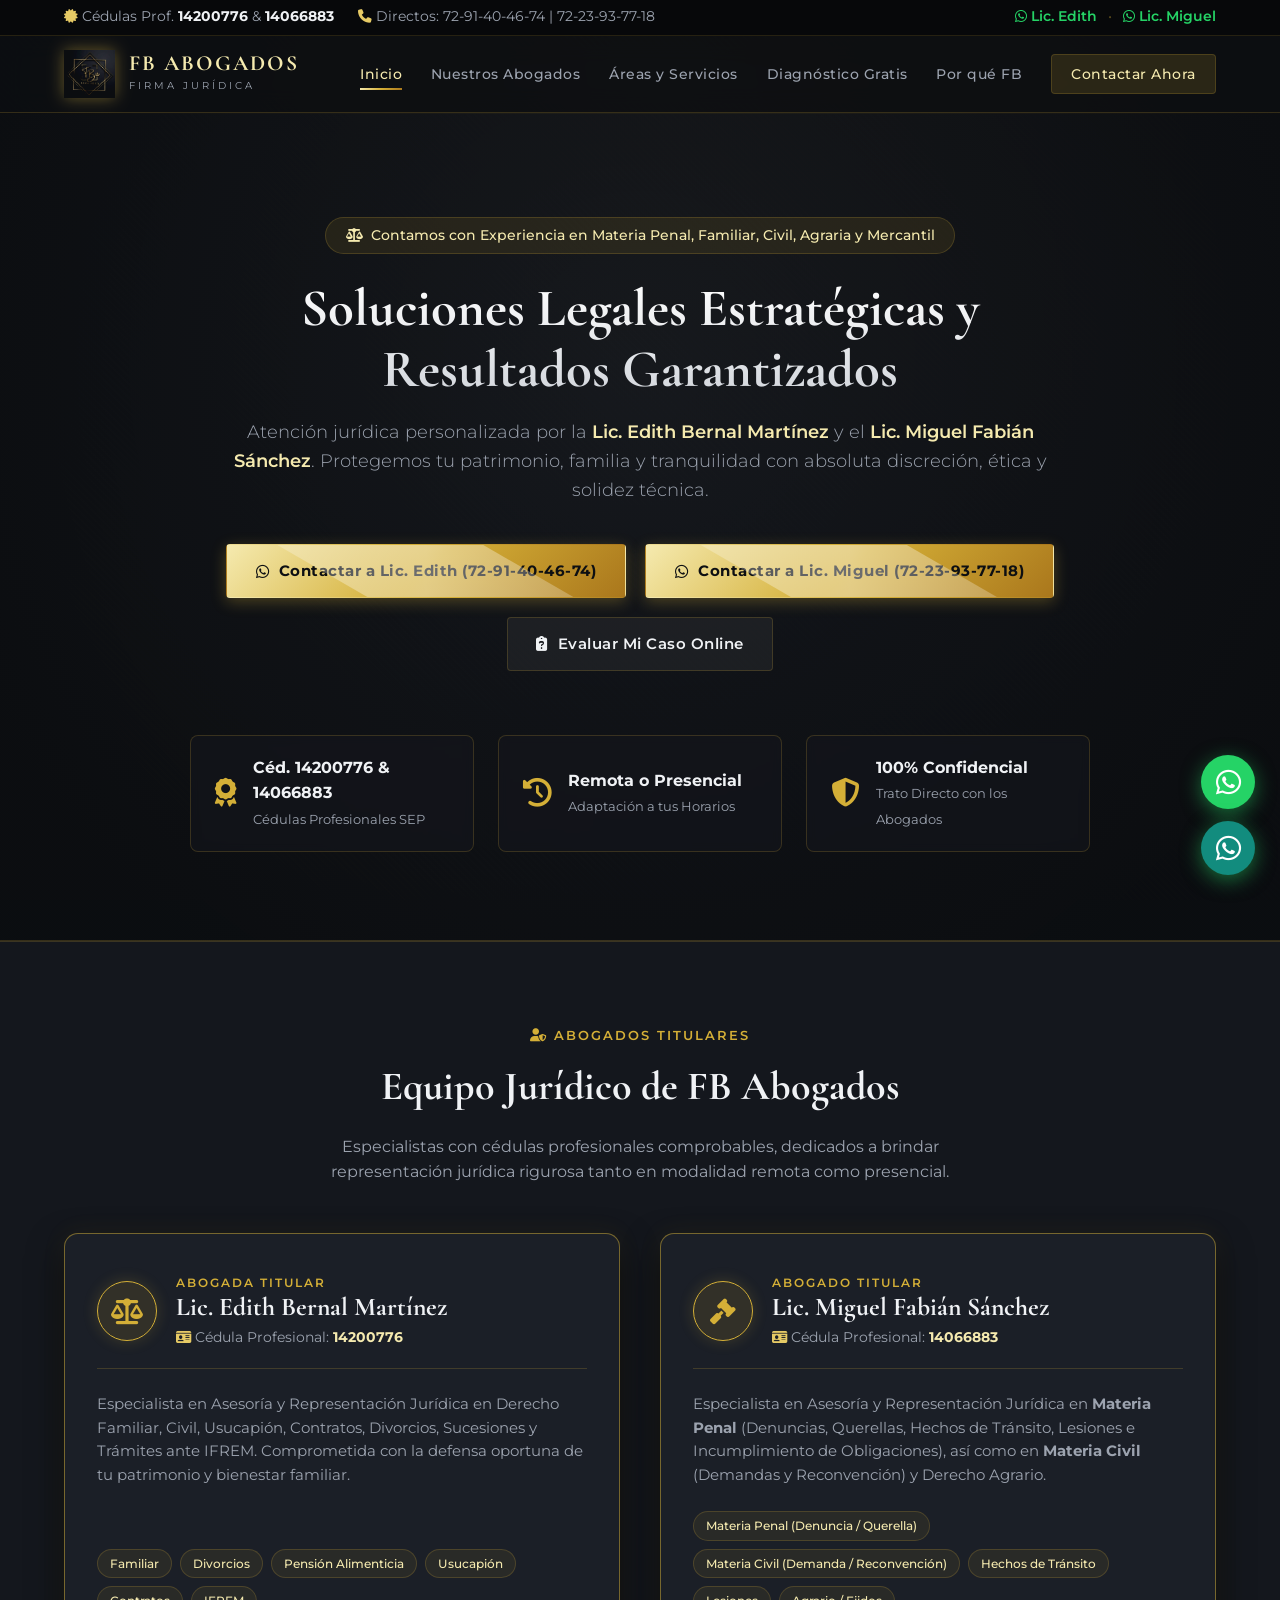
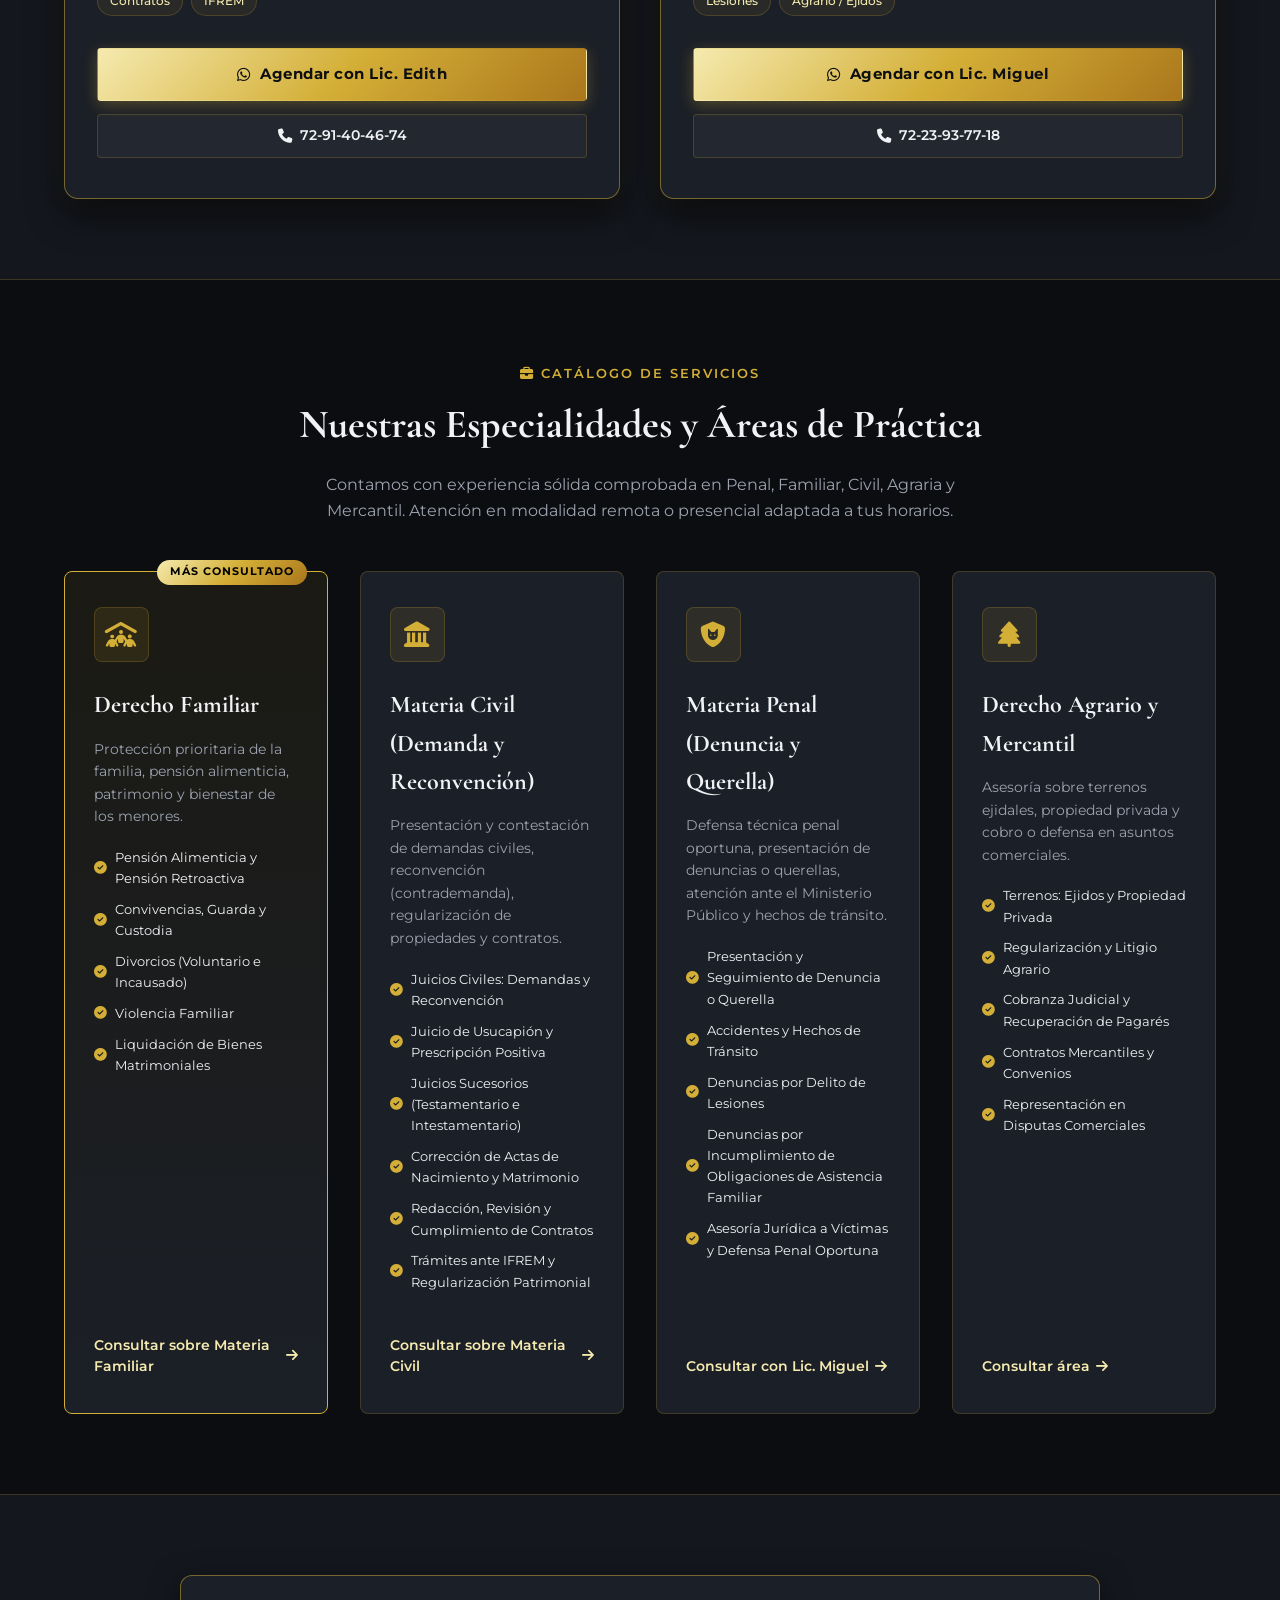
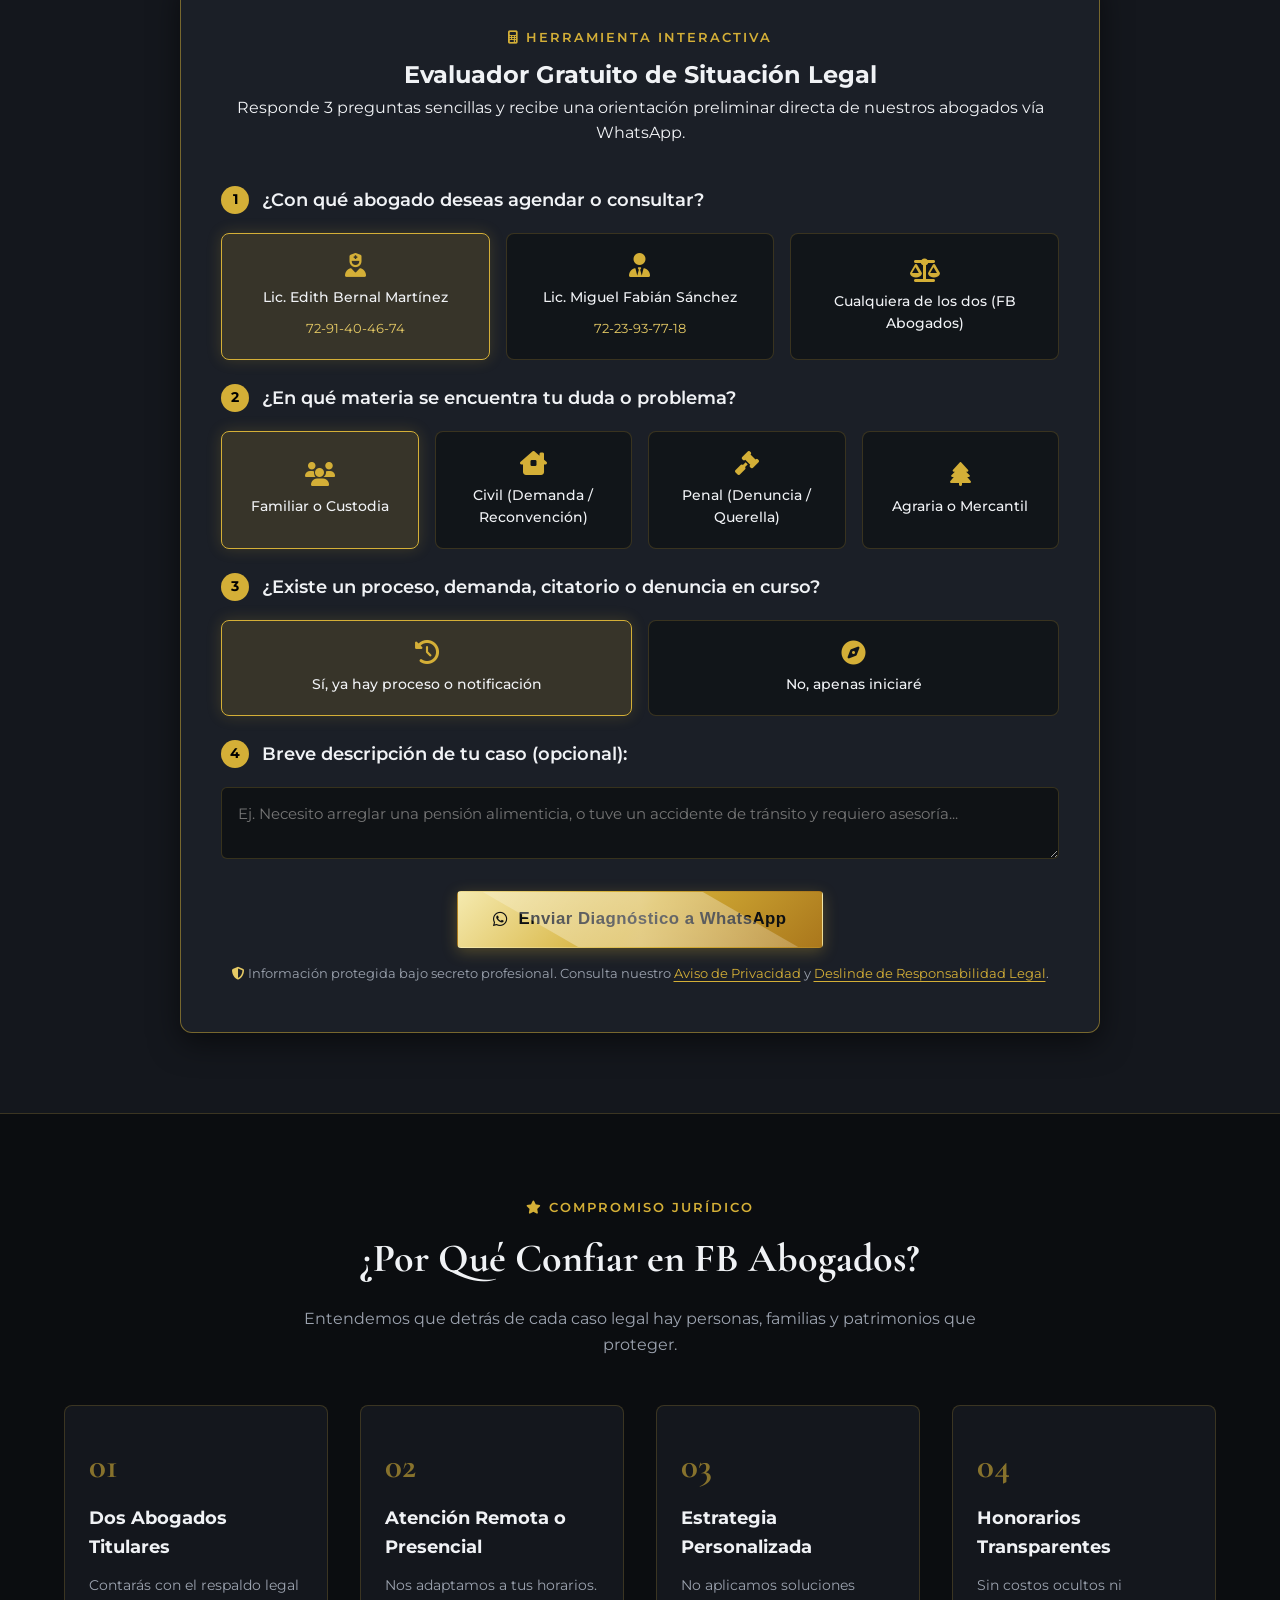
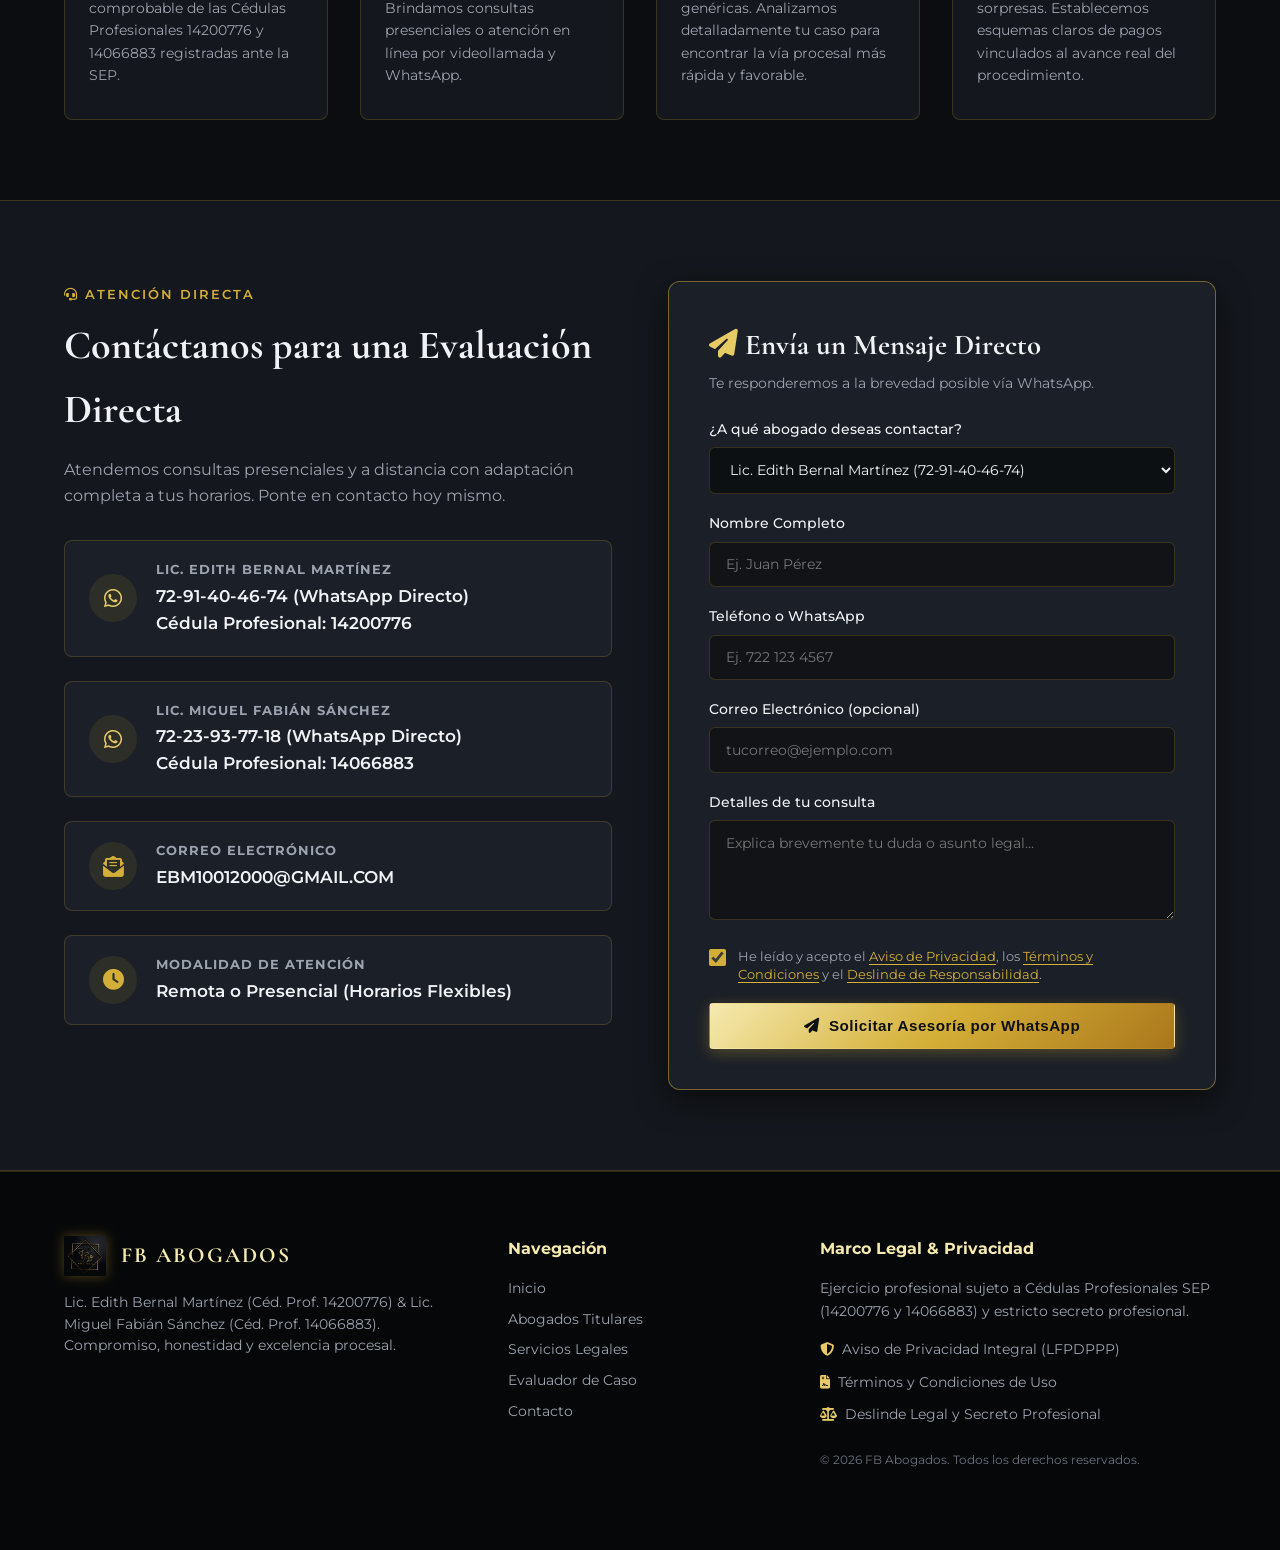
==== commit feb0d90e: "feat: correccion de materias (penal y civil) e incorporacion de aviso de privacidad y centro legal" ====
--- a/index.html
+++ b/index.html
@@ -187,16 +187,15 @@
                     </div>
 
                     <p class="lawyer-bio-text">
-                        Especialista en Asesoría y Representación Jurídica en Derecho Penal, Hechos de Tránsito, Lesiones, Demandas, Denuncias o Querellas, Incumplimiento de Obligaciones, Materia Agraria y Civil.
+                        Especialista en Asesoría y Representación Jurídica en <strong>Materia Penal</strong> (Denuncias, Querellas, Hechos de Tránsito, Lesiones e Incumplimiento de Obligaciones), así como en <strong>Materia Civil</strong> (Demandas y Reconvención) y Derecho Agrario.
                     </p>
 
                     <div class="lawyer-specialty-tags">
-                        <span>Penal</span>
+                        <span>Materia Penal (Denuncia / Querella)</span>
+                        <span>Materia Civil (Demanda / Reconvención)</span>
                         <span>Hechos de Tránsito</span>
                         <span>Lesiones</span>
-                        <span>Querellas</span>
                         <span>Agrario / Ejidos</span>
-                        <span>Civil</span>
                     </div>
 
                     <div class="lawyer-card-actions">
@@ -245,16 +244,17 @@
                     <div class="service-icon">
                         <i class="fa-solid fa-landmark font-icon"></i>
                     </div>
-                    <h3>Derecho Civil, Bienes y Sucesiones</h3>
-                    <p>Regularización de propiedades, contratos blindados y transmisión patrimonial legal.</p>
+                    <h3>Materia Civil (Demanda y Reconvención)</h3>
+                    <p>Presentación y contestación de demandas civiles, reconvención (contrademanda), regularización de propiedades y contratos.</p>
                     <ul class="service-list">
-                        <li><i class="fa-solid fa-circle-check"></i> Juicio de Usucapión</li>
+                        <li><i class="fa-solid fa-circle-check"></i> Juicios Civiles: Demandas y Reconvención</li>
+                        <li><i class="fa-solid fa-circle-check"></i> Juicio de Usucapión y Prescripción Positiva</li>
                         <li><i class="fa-solid fa-circle-check"></i> Juicios Sucesorios (Testamentario e Intestamentario)</li>
                         <li><i class="fa-solid fa-circle-check"></i> Corrección de Actas de Nacimiento y Matrimonio</li>
-                        <li><i class="fa-solid fa-circle-check"></i> Redacción y Revisión de Contratos</li>
-                        <li><i class="fa-solid fa-circle-check"></i> Trámites ante IFREM</li>
+                        <li><i class="fa-solid fa-circle-check"></i> Redacción, Revisión y Cumplimiento de Contratos</li>
+                        <li><i class="fa-solid fa-circle-check"></i> Trámites ante IFREM y Regularización Patrimonial</li>
                     </ul>
-                    <a href="https://wa.me/527291404674?text=Hola,%20requiero%20asesor%C3%ADa%20en%20materia%20Civil/Propiedades." target="_blank" class="service-link">Consultar sobre Materia Civil <i class="fa-solid fa-arrow-right"></i></a>
+                    <a href="https://wa.me/527291404674?text=Hola,%20requiero%20asesor%C3%ADa%20en%20Materia%20Civil%20(Demanda/Reconvenci%C3%B3n/Propiedades)." target="_blank" class="service-link">Consultar sobre Materia Civil <i class="fa-solid fa-arrow-right"></i></a>
                 </div>
 
                 <!-- Area 3: Penal y Tránsito -->
@@ -262,16 +262,16 @@
                     <div class="service-icon">
                         <i class="fa-solid fa-shield-cat"></i>
                     </div>
-                    <h3>Derecho Penal, Tránsito y Querellas</h3>
-                    <p>Defensa técnica oportuna, representación ante el Ministerio Público y atención a víctimas.</p>
+                    <h3>Materia Penal (Denuncia y Querella)</h3>
+                    <p>Defensa técnica penal oportuna, presentación de denuncias o querellas, atención ante el Ministerio Público y hechos de tránsito.</p>
                     <ul class="service-list">
+                        <li><i class="fa-solid fa-circle-check"></i> Presentación y Seguimiento de Denuncia o Querella</li>
                         <li><i class="fa-solid fa-circle-check"></i> Accidentes y Hechos de Tránsito</li>
-                        <li><i class="fa-solid fa-circle-check"></i> Denuncias por Lesiones</li>
-                        <li><i class="fa-solid fa-circle-check"></i> Denuncias por Incumplimiento de Obligaciones</li>
-                        <li><i class="fa-solid fa-circle-check"></i> Inicio y Seguimiento de Demandas, Denuncias o Querellas</li>
-                        <li><i class="fa-solid fa-circle-check"></i> Asesoría Jurídica e Intervención Procesal</li>
+                        <li><i class="fa-solid fa-circle-check"></i> Denuncias por Delito de Lesiones</li>
+                        <li><i class="fa-solid fa-circle-check"></i> Denuncias por Incumplimiento de Obligaciones de Asistencia Familiar</li>
+                        <li><i class="fa-solid fa-circle-check"></i> Asesoría Jurídica a Víctimas y Defensa Penal Oportuna</li>
                     </ul>
-                    <a href="https://wa.me/527223937718?text=Hola%20Lic.%20Miguel,%20requiero%20asesor%C3%ADa%20en%20materia%20Penal/Tr%C3%A1nsito." target="_blank" class="service-link">Consultar con Lic. Miguel <i class="fa-solid fa-arrow-right"></i></a>
+                    <a href="https://wa.me/527223937718?text=Hola%20Lic.%20Miguel,%20requiero%20asesor%C3%ADa%20en%20Materia%20Penal%20(Denuncia/Querella/Tr%C3%A1nsito)." target="_blank" class="service-link">Consultar con Lic. Miguel <i class="fa-solid fa-arrow-right"></i></a>
                 </div>
 
                 <!-- Area 4: Agrario y Mercantil -->
@@ -351,17 +351,17 @@
                                 </div>
                             </label>
                             <label class="option-card">
-                                <input type="radio" name="materia" value="Civil (Usucapión / Sucesión / Actas / IFREM)">
+                                <input type="radio" name="materia" value="Civil (Demanda / Reconvención / Usucapión / Sucesión)">
                                 <div class="option-content">
                                     <i class="fa-solid fa-house-chimney-window"></i>
-                                    <span>Civil o Propiedad</span>
-                                </div>
-                            </label>
-                            <label class="option-card">
-                                <input type="radio" name="materia" value="Penal (Tránsito / Lesiones / Querella)">
+                                    <span>Civil (Demanda / Reconvención)</span>
+                                </div>
+                            </label>
+                            <label class="option-card">
+                                <input type="radio" name="materia" value="Penal (Denuncia / Querella / Tránsito / Lesiones)">
                                 <div class="option-content">
                                     <i class="fa-solid fa-gavel"></i>
-                                    <span>Penal o Tránsito</span>
+                                    <span>Penal (Denuncia / Querella)</span>
                                 </div>
                             </label>
                             <label class="option-card">
@@ -375,17 +375,17 @@
                     </div>
 
                     <div class="step-group mt-4" id="step2">
-                        <label class="form-label"><span class="step-num">3</span> ¿Existe un proceso o citatorio judicial en curso?</label>
+                        <label class="form-label"><span class="step-num">3</span> ¿Existe un proceso, demanda, citatorio o denuncia en curso?</label>
                         <div class="options-grid grid-2">
                             <label class="option-card">
-                                <input type="radio" name="estado" value="Sí, ya fui notificado o cité a audiencia" checked>
+                                <input type="radio" name="estado" value="Sí, ya fui notificado o existe proceso en trámite" checked>
                                 <div class="option-content">
                                     <i class="fa-solid fa-clock-rotate-left"></i>
-                                    <span>Sí, ya hay proceso o demanda</span>
-                                </div>
-                            </label>
-                            <label class="option-card">
-                                <input type="radio" name="estado" value="No, quiero prevenirme o iniciar el trámite">
+                                    <span>Sí, ya hay proceso o notificación</span>
+                                </div>
+                            </label>
+                            <label class="option-card">
+                                <input type="radio" name="estado" value="No, quiero prevenirme o apenas iniciar el trámite">
                                 <div class="option-content">
                                     <i class="fa-solid fa-compass"></i>
                                     <span>No, apenas iniciaré</span>
@@ -403,6 +403,13 @@
                         <button type="submit" class="btn btn-gold btn-large btn-glow">
                             <i class="fa-brands fa-whatsapp"></i> Enviar Diagnóstico a WhatsApp
                         </button>
+                        <div class="form-legal-note">
+                            <p>
+                                <i class="fa-solid fa-shield-halved text-gold"></i> Información protegida bajo secreto profesional. Consulta nuestro 
+                                <a href="javascript:void(0)" class="legal-link trigger-legal-modal" data-tab="privacidad">Aviso de Privacidad</a> y 
+                                <a href="javascript:void(0)" class="legal-link trigger-legal-modal" data-tab="deslinde">Deslinde de Responsabilidad Legal</a>.
+                            </p>
+                        </div>
                     </div>
                 </form>
             </div>
@@ -529,6 +536,13 @@
                                 <textarea id="clientMessage" rows="4" required minlength="10" maxlength="1000" placeholder="Explica brevemente tu duda o asunto legal..." inputmode="text" autocorrect="on"></textarea>
                             </div>
 
+                            <div class="legal-checkbox-group">
+                                <label class="legal-checkbox-label">
+                                    <input type="checkbox" id="acceptLegalTerms" required checked>
+                                    <span>He leído y acepto el <a href="javascript:void(0)" class="legal-link trigger-legal-modal" data-tab="privacidad">Aviso de Privacidad</a>, los <a href="javascript:void(0)" class="legal-link trigger-legal-modal" data-tab="terminos">Términos y Condiciones</a> y el <a href="javascript:void(0)" class="legal-link trigger-legal-modal" data-tab="deslinde">Deslinde de Responsabilidad</a>.</span>
+                                </label>
+                            </div>
+
                             <button type="submit" class="btn btn-gold btn-full">
                                 <i class="fa-solid fa-paper-plane"></i> Solicitar Asesoría por WhatsApp
                             </button>
@@ -576,12 +590,183 @@
             </div>
 
             <div class="footer-legal">
-                <h4>Aviso Legal</h4>
-                <p>La información proporcionada en este sitio tiene fines informativos y no constituye una relación abogado-cliente hasta la formalización de un contrato de prestación de servicios profesionales.</p>
+                <h4>Marco Legal & Privacidad</h4>
+                <p>Ejercicio profesional sujeto a Cédulas Profesionales SEP (14200776 y 14066883) y estricto secreto profesional.</p>
+                <ul class="footer-legal-links">
+                    <li><a href="javascript:void(0)" class="trigger-legal-modal" data-tab="privacidad"><i class="fa-solid fa-shield-halved text-gold"></i> Aviso de Privacidad Integral (LFPDPPP)</a></li>
+                    <li><a href="javascript:void(0)" class="trigger-legal-modal" data-tab="terminos"><i class="fa-solid fa-file-contract text-gold"></i> Términos y Condiciones de Uso</a></li>
+                    <li><a href="javascript:void(0)" class="trigger-legal-modal" data-tab="deslinde"><i class="fa-solid fa-scale-balanced text-gold"></i> Deslinde Legal y Secreto Profesional</a></li>
+                </ul>
                 <p class="copyright">&copy; <span id="year"></span> FB Abogados. Todos los derechos reservados.</p>
             </div>
         </div>
     </footer>
+
+    <!-- Modal Legal: Aviso de Privacidad, Términos y Deslinde -->
+    <div class="legal-modal" id="legalModal" aria-hidden="true" role="dialog" aria-labelledby="legalModalTitle">
+        <div class="legal-modal-container">
+            <div class="legal-modal-header">
+                <h3 id="legalModalTitle"><i class="fa-solid fa-scale-balanced text-gold"></i> Marco Legal y Normativo</h3>
+                <button type="button" class="legal-modal-close" id="closeLegalModal" aria-label="Cerrar modal">&times;</button>
+            </div>
+
+            <div class="legal-modal-tabs">
+                <button type="button" class="legal-tab-btn active" data-tab="privacidad">
+                    <i class="fa-solid fa-shield-halved"></i> Aviso de Privacidad
+                </button>
+                <button type="button" class="legal-tab-btn" data-tab="terminos">
+                    <i class="fa-solid fa-file-contract"></i> Términos y Condiciones
+                </button>
+                <button type="button" class="legal-tab-btn" data-tab="deslinde">
+                    <i class="fa-solid fa-gavel"></i> Deslinde Legal
+                </button>
+            </div>
+
+            <div class="legal-modal-body">
+                <!-- TAB 1: AVISO DE PRIVACIDAD INTEGRAL -->
+                <div class="legal-tab-pane active" id="legalTab-privacidad">
+                    <h4>Aviso de Privacidad Integral</h4>
+                    <span class="legal-meta-badge">Conforme a la Ley Federal de Protección de Datos Personales en Posesión de los Particulares (LFPDPPP)</span>
+                    
+                    <div class="legal-section-block">
+                        <h5><i class="fa-solid fa-user-shield"></i> 1. Identidad y Domicilio de los Responsables</h5>
+                        <p>
+                            El despacho jurídico <strong>FB Abogados</strong>, integrado por los profesionistas titulados <strong>Lic. Edith Bernal Martínez</strong> (Cédula Profesional SEP 14200776) y <strong>Lic. Miguel Fabián Sánchez</strong> (Cédula Profesional SEP 14066883), es el responsable directo del tratamiento, uso y salvaguarda de sus datos personales.
+                        </p>
+                        <p>
+                            Para cualquier aspecto relativo al tratamiento de sus datos o ejercicio de derechos ARCO, nuestro canal oficial de atención es el correo electrónico: <strong>EBM10012000@GMAIL.COM</strong> y los números de contacto profesional acreditados en este sitio.
+                        </p>
+                    </div>
+
+                    <div class="legal-section-block">
+                        <h5><i class="fa-solid fa-database"></i> 2. Datos Personales que se Recaban</h5>
+                        <p>Para la atención y evaluación de su solicitud jurídica, podemos recabar las siguientes categorías de datos personales mediante nuestros formularios o mensajería de WhatsApp:</p>
+                        <ul>
+                            <li><i class="fa-solid fa-check"></i> <strong>Datos de Identificación:</strong> Nombre completo del interesado o de su representante.</li>
+                            <li><i class="fa-solid fa-check"></i> <strong>Datos de Contacto:</strong> Número de teléfono fijo o móvil (WhatsApp) y correo electrónico.</li>
+                            <li><i class="fa-solid fa-check"></i> <strong>Información Jurídica Preliminar:</strong> Materia de la consulta (Penal, Familiar, Civil, Agraria o Mercantil), estado procesal (si existen notificaciones, citatorios o audiencias) y narrativa sucinta de los hechos que libre y voluntariamente proporcione el usuario.</li>
+                        </ul>
+                    </div>
+
+                    <div class="legal-section-block">
+                        <h5><i class="fa-solid fa-bullseye"></i> 3. Finalidades del Tratamiento</h5>
+                        <p><strong>Finalidades Primarias (necesarias para el servicio solicitado):</strong></p>
+                        <ul>
+                            <li><i class="fa-solid fa-circle-dot"></i> Brindar orientación jurídica preliminar respecto a los hechos sometidos a consulta.</li>
+                            <li><i class="fa-solid fa-circle-dot"></i> Canalizar su asunto con el Abogado Titular especialista en la materia correspondiente.</li>
+                            <li><i class="fa-solid fa-circle-dot"></i> Establecer comunicación directa vía WhatsApp o llamada para agendar citas presenciales o remotas.</li>
+                            <li><i class="fa-solid fa-circle-dot"></i> En caso procedente, elaborar la propuesta formal de servicios profesionales y cotización de honorarios.</li>
+                        </ul>
+                        <p><strong>Finalidades Secundarias:</strong> Hacemos constar que <strong>NO</strong> utilizamos sus datos personales para fines mercadotécnicos, publicidad invasiva, boletines comerciales ni venta de bases de datos a terceros.</p>
+                    </div>
+
+                    <div class="legal-section-block">
+                        <h5><i class="fa-solid fa-share-nodes"></i> 4. Transferencia y No Divulgación de Datos</h5>
+                        <p>
+                            Sus datos personales <strong>NO serán vendidos, cedidos, transferidos ni compartidos</strong> con terceras partes ajenas a la firma legal, salvo en los casos de excepción previstos expresamente por el Artículo 37 de la LFPDPPP o por requerimiento legítimo de autoridad ministerial o judicial competente con mandamiento debidamente fundado y motivado.
+                        </p>
+                    </div>
+
+                    <div class="legal-section-block">
+                        <h5><i class="fa-solid fa-key"></i> 5. Ejercicio de Derechos ARCO (Acceso, Rectificación, Cancelación y Oposición)</h5>
+                        <p>Usted tiene derecho en cualquier momento a conocer qué datos tenemos de usted, para qué los usamos y las condiciones del uso (Acceso); solicitar la corrección de su información en caso de que esté desactualizada, sea inexacta o incompleta (Rectificación); pedir que la eliminemos de nuestros registros o bases cuando considere que la misma no está siendo utilizada adecuadamente (Cancelación); así como oponerse al uso de sus datos para fines específicos (Oposición).</p>
+                        <p>
+                            Para ejercer cualquiera de los Derechos ARCO, deberá enviar una solicitud por escrito al correo <strong>EBM10012000@GMAIL.COM</strong> señalando su nombre, medio de contacto, descripción clara de los datos a tratar y adjuntando copia simple de identificación oficial vigente.
+                        </p>
+                    </div>
+
+                    <div class="legal-callout">
+                        <p><i class="fa-solid fa-lock text-gold"></i> <strong>Secreto Profesional Garantizado:</strong> Toda información compartida goza adicionalmente del deber deontológico de confidencialidad y secreto profesional establecido por la legislación mexicana y el Código Civil para el ejercicio de la abogacía.</p>
+                    </div>
+                </div>
+
+                <!-- TAB 2: TÉRMINOS Y CONDICIONES DE USO -->
+                <div class="legal-tab-pane" id="legalTab-terminos">
+                    <h4>Términos y Condiciones de Uso del Sitio Web</h4>
+                    <span class="legal-meta-badge">Vigencia Actualizada 2026</span>
+
+                    <div class="legal-section-block">
+                        <h5><i class="fa-solid fa-landmark"></i> 1. Aceptación y Objeto de la Plataforma</h5>
+                        <p>
+                            El acceso y navegación en este sitio web atribuye la condición de usuario e implica la aceptación plena de los presentes Términos y Condiciones. Este portal tiene carácter informativo institucional y de canal de enlace profesional para los servicios legales que prestan los Abogados Titulares de <strong>FB Abogados</strong>.
+                        </p>
+                    </div>
+
+                    <div class="legal-section-block">
+                        <h5><i class="fa-solid fa-user-check"></i> 2. Uso Adecuado del Sitio y los Formularios</h5>
+                        <p>El usuario se compromete a hacer un uso lícito, diligente y de buena fe de los formularios de diagnóstico y contacto, obligándose a:</p>
+                        <ul>
+                            <li><i class="fa-solid fa-check"></i> Proporcionar datos de contacto verídicos y comprobables.</li>
+                            <li><i class="fa-solid fa-check"></i> No ingresar contenidos difamatorios, ilícitos, enlaces comerciales de spam ni códigos o secuencias que vulneren la seguridad informática del sitio.</li>
+                            <li><i class="fa-solid fa-check"></i> Respetar los mecanismos de protección y filtros anti-bot implementados en el portal.</li>
+                        </ul>
+                    </div>
+
+                    <div class="legal-section-block">
+                        <h5><i class="fa-solid fa-copyright"></i> 3. Propiedad Intelectual y Derechos Reservados</h5>
+                        <p>
+                            El nombre comercial, identidad de marca, logotipos, textos explicativos, estructura, código fuente y diseño visual de este portal son propiedad exclusiva de FB Abogados. Queda terminantemente prohibida su reproducción parcial o total, distribución o plagio sin autorización expresa por escrito de los titulares.
+                        </p>
+                    </div>
+
+                    <div class="legal-section-block">
+                        <h5><i class="fa-solid fa-scale-unbalanced-flip"></i> 4. Legislación y Jurisdicción Aplicable</h5>
+                        <p>
+                            Para la interpretación, cumplimiento y resolución de controversias derivadas del uso de este sitio web, las partes se someten expresamente a las leyes federales de los Estados Unidos Mexicanos y a la jurisdicción de los tribunales competentes correspondientes en el Estado de México, renunciando a cualquier otro fuero que pudiera corresponderles por razón de sus domicilios presentes o futuros.
+                        </p>
+                    </div>
+                </div>
+
+                <!-- TAB 3: DESLINDE DE RESPONSABILIDAD LEGAL -->
+                <div class="legal-tab-pane" id="legalTab-deslinde">
+                    <h4>Deslinde de Responsabilidad Legal y Secreto Profesional</h4>
+                    <span class="legal-meta-badge">Aviso Legal para Protección de Usuarios y del Despacho</span>
+
+                    <div class="legal-section-block">
+                        <h5><i class="fa-solid fa-handshake-slash"></i> 1. Inexistencia de Relación Abogado-Cliente Automática</h5>
+                        <p>
+                            El envío de datos, mensajes o el uso de los formularios de contacto, diagnósticos interactivos o botones de enlace a WhatsApp <strong>NO constituye, perfecciona ni formaliza una relación jurídica abogado-cliente</strong>, patrocinio procesal, mandato judicial ni aceptación formal del caso.
+                        </p>
+                        <p>
+                            La relación profesional formal y la representación procesal únicamente nacen y se vuelven exigibles una vez que:
+                        </p>
+                        <ul>
+                            <li><i class="fa-solid fa-circle-check"></i> Se ha realizado una entrevista formal presencial o virtual.</li>
+                            <li><i class="fa-solid fa-circle-check"></i> Se ha revisado a profundidad el expediente, constancias y documentación original.</li>
+                            <li><i class="fa-solid fa-circle-check"></i> Se ha suscrito el <strong>Contrato de Prestación de Servicios Profesionales</strong> por ambas partes y cubierto el anticipo de honorarios convenido.</li>
+                        </ul>
+                    </div>
+
+                    <div class="legal-section-block">
+                        <h5><i class="fa-solid fa-triangle-exclamation"></i> 2. Términos Procesales y Plazos Fatales de Urgencia</h5>
+                        <p>
+                            <strong>ADVERTENCIA EXPRESA:</strong> El usuario NO debe confiar ni utilizar este portal web ni sus formularios para atender plazos fatales, términos judiciales perentorios (tales como términos para contestar demandas, interponer recursos de apelación, amparos con suspensión urgente o términos constitucionales de detención).
+                        </p>
+                        <p>
+                            FB Abogados no asume responsabilidad alguna por la preclusión de derechos procesales o términos vencidos de asuntos en los que no exista previamente contrato formal de patrocinio vigente. En casos de flagrancia o detención penal urgente, se debe establecer comunicación telefónica directa de inmediato.
+                        </p>
+                    </div>
+
+                    <div class="legal-section-block">
+                        <h5><i class="fa-solid fa-file-lines"></i> 3. Carácter Informativo y Alcance de las Evaluaciones</h5>
+                        <p>
+                            La información vertida en este sitio web tiene carácter estrictamente divulgativo y formativo. Las leyes y criterios judiciales evolucionan continuamente; en consecuencia, ninguna información proporcionada en la plataforma debe interpretarse como un dictamen o garantía de resultado judicial definitivo, toda vez que las resoluciones en juicio dependen de las determinaciones de jueces y tribunales con base en el material probatorio aportado.
+                        </p>
+                    </div>
+
+                    <div class="legal-callout">
+                        <p><i class="fa-solid fa-signature text-gold"></i> <strong>Firma Acreditada:</strong> Lic. Edith Bernal Martínez (Cédula Profesional SEP 14200776) y Lic. Miguel Fabián Sánchez (Cédula Profesional SEP 14066883). Ejercicio legal colegiado y ético.</p>
+                    </div>
+                </div>
+            </div>
+
+            <div class="legal-modal-footer">
+                <button type="button" class="btn btn-gold" id="acceptLegalModalBtn">
+                    <i class="fa-solid fa-check"></i> Entendido y Aceptar
+                </button>
+            </div>
+        </div>
+    </div>
 
     <!-- JS File -->
     <script src="app.js"></script>
--- a/styles.css
+++ b/styles.css
@@ -1312,3 +1312,316 @@
         font-size: 0.98rem;
     }
 }
+
+/* ==========================================================================
+   MÓDULO LEGAL, AVISO DE PRIVACIDAD Y TÉRMINOS (ESTILO LUXURY)
+   ========================================================================== */
+.form-legal-note {
+    margin-top: 1rem;
+    font-size: 0.8rem;
+    color: var(--text-muted);
+}
+
+.legal-link {
+    color: var(--gold-primary);
+    text-decoration: underline;
+    text-underline-offset: 3px;
+    transition: var(--transition);
+    cursor: pointer;
+}
+
+.legal-link:hover {
+    color: var(--gold-light);
+    text-shadow: 0 0 8px var(--gold-glow);
+}
+
+.legal-checkbox-group {
+    margin: 1.2rem 0;
+}
+
+.legal-checkbox-label {
+    display: flex;
+    align-items: flex-start;
+    gap: 0.75rem;
+    font-size: 0.82rem;
+    color: var(--text-muted);
+    cursor: pointer;
+    line-height: 1.4;
+}
+
+.legal-checkbox-label input[type="checkbox"] {
+    margin-top: 0.15rem;
+    accent-color: var(--gold-primary);
+    width: 17px;
+    height: 17px;
+    flex-shrink: 0;
+    cursor: pointer;
+}
+
+.footer-legal-links {
+    list-style: none;
+    padding: 0;
+    margin: 1rem 0;
+}
+
+.footer-legal-links li {
+    margin-bottom: 0.6rem;
+}
+
+.footer-legal-links a {
+    color: var(--text-muted);
+    font-size: 0.85rem;
+    display: inline-flex;
+    align-items: center;
+    gap: 0.5rem;
+    transition: var(--transition);
+    cursor: pointer;
+}
+
+.footer-legal-links a:hover {
+    color: var(--gold-primary);
+    transform: translateX(4px);
+}
+
+/* Modal Legal Overlay & Window */
+.legal-modal {
+    position: fixed;
+    top: 0;
+    left: 0;
+    width: 100vw;
+    height: 100vh;
+    background: rgba(8, 10, 14, 0.85);
+    backdrop-filter: blur(8px);
+    -webkit-backdrop-filter: blur(8px);
+    z-index: 99999;
+    display: flex;
+    align-items: center;
+    justify-content: center;
+    padding: 1.5rem;
+    opacity: 0;
+    visibility: hidden;
+    transition: opacity 0.3s ease, visibility 0.3s ease;
+}
+
+.legal-modal.active {
+    opacity: 1;
+    visibility: visible;
+}
+
+.legal-modal-container {
+    background: var(--bg-card);
+    border: 1px solid var(--border-highlight);
+    border-radius: 14px;
+    width: 100%;
+    max-width: 850px;
+    max-height: 88vh;
+    display: flex;
+    flex-direction: column;
+    box-shadow: 0 20px 50px rgba(0, 0, 0, 0.8), 0 0 30px rgba(212, 175, 55, 0.15);
+    transform: translateY(20px) scale(0.98);
+    transition: transform 0.3s cubic-bezier(0.16, 1, 0.3, 1);
+    overflow: hidden;
+}
+
+.legal-modal.active .legal-modal-container {
+    transform: translateY(0) scale(1);
+}
+
+.legal-modal-header {
+    display: flex;
+    align-items: center;
+    justify-content: space-between;
+    padding: 1.25rem 1.8rem;
+    border-bottom: 1px solid var(--border-color);
+    background: var(--bg-surface);
+}
+
+.legal-modal-header h3 {
+    font-family: var(--font-heading);
+    color: var(--gold-primary);
+    font-size: 1.45rem;
+    display: flex;
+    align-items: center;
+    gap: 0.6rem;
+    margin: 0;
+}
+
+.legal-modal-close {
+    background: none;
+    border: none;
+    color: var(--text-muted);
+    font-size: 1.6rem;
+    cursor: pointer;
+    line-height: 1;
+    padding: 0.2rem 0.5rem;
+    border-radius: 6px;
+    transition: var(--transition);
+}
+
+.legal-modal-close:hover {
+    color: #ff5555;
+    background: rgba(255, 85, 85, 0.1);
+}
+
+/* Tabs Bar */
+.legal-modal-tabs {
+    display: flex;
+    background: var(--bg-dark);
+    border-bottom: 1px solid var(--border-color);
+    overflow-x: auto;
+    scrollbar-width: none;
+}
+
+.legal-modal-tabs::-webkit-scrollbar {
+    display: none;
+}
+
+.legal-tab-btn {
+    background: transparent;
+    border: none;
+    color: var(--text-muted);
+    padding: 0.85rem 1.2rem;
+    font-size: 0.86rem;
+    font-weight: 600;
+    cursor: pointer;
+    white-space: nowrap;
+    display: flex;
+    align-items: center;
+    gap: 0.5rem;
+    transition: var(--transition);
+    border-bottom: 2px solid transparent;
+}
+
+.legal-tab-btn i {
+    font-size: 0.95rem;
+}
+
+.legal-tab-btn:hover {
+    color: var(--text-main);
+    background: rgba(255, 255, 255, 0.02);
+}
+
+.legal-tab-btn.active {
+    color: var(--gold-light);
+    border-bottom-color: var(--gold-primary);
+    background: rgba(212, 175, 55, 0.06);
+}
+
+/* Modal Content Area */
+.legal-modal-body {
+    padding: 1.8rem;
+    overflow-y: auto;
+    color: var(--text-main);
+    font-size: 0.9rem;
+    line-height: 1.7;
+    scrollbar-width: thin;
+    scrollbar-color: var(--gold-primary) var(--bg-surface);
+}
+
+.legal-modal-body::-webkit-scrollbar {
+    width: 6px;
+}
+
+.legal-modal-body::-webkit-scrollbar-thumb {
+    background-color: var(--gold-primary);
+    border-radius: 4px;
+}
+
+.legal-tab-pane {
+    display: none;
+    animation: fadeInTab 0.25s ease;
+}
+
+.legal-tab-pane.active {
+    display: block;
+}
+
+@keyframes fadeInTab {
+    from { opacity: 0; transform: translateY(6px); }
+    to { opacity: 1; transform: translateY(0); }
+}
+
+.legal-tab-pane h4 {
+    color: var(--gold-primary);
+    font-family: var(--font-heading);
+    font-size: 1.3rem;
+    margin-bottom: 0.5rem;
+}
+
+.legal-meta-badge {
+    display: inline-block;
+    font-size: 0.75rem;
+    color: var(--gold-light);
+    background: rgba(212, 175, 55, 0.12);
+    padding: 0.2rem 0.6rem;
+    border-radius: 4px;
+    margin-bottom: 1.2rem;
+    border: 1px solid rgba(212, 175, 55, 0.25);
+}
+
+.legal-section-block {
+    margin-bottom: 1.5rem;
+}
+
+.legal-section-block h5 {
+    color: var(--text-main);
+    font-size: 0.95rem;
+    font-weight: 700;
+    margin-bottom: 0.5rem;
+    display: flex;
+    align-items: center;
+    gap: 0.5rem;
+}
+
+.legal-section-block h5 i {
+    color: var(--gold-primary);
+    font-size: 0.85rem;
+}
+
+.legal-section-block p {
+    color: var(--text-muted);
+    margin-bottom: 0.6rem;
+}
+
+.legal-section-block ul {
+    list-style: none;
+    padding-left: 0.5rem;
+    margin-bottom: 0.8rem;
+}
+
+.legal-section-block ul li {
+    color: var(--text-muted);
+    font-size: 0.88rem;
+    margin-bottom: 0.4rem;
+    display: flex;
+    align-items: flex-start;
+    gap: 0.5rem;
+}
+
+.legal-section-block ul li i {
+    color: var(--gold-primary);
+    margin-top: 0.3rem;
+    font-size: 0.75rem;
+}
+
+.legal-callout {
+    background: rgba(212, 175, 55, 0.07);
+    border-left: 3px solid var(--gold-primary);
+    padding: 1rem 1.2rem;
+    border-radius: 0 8px 8px 0;
+    margin: 1.2rem 0;
+}
+
+.legal-callout p {
+    margin: 0;
+    font-size: 0.86rem;
+    color: var(--text-main);
+}
+
+.legal-modal-footer {
+    padding: 1rem 1.8rem;
+    border-top: 1px solid var(--border-color);
+    background: var(--bg-surface);
+    display: flex;
+    justify-content: flex-end;
+}
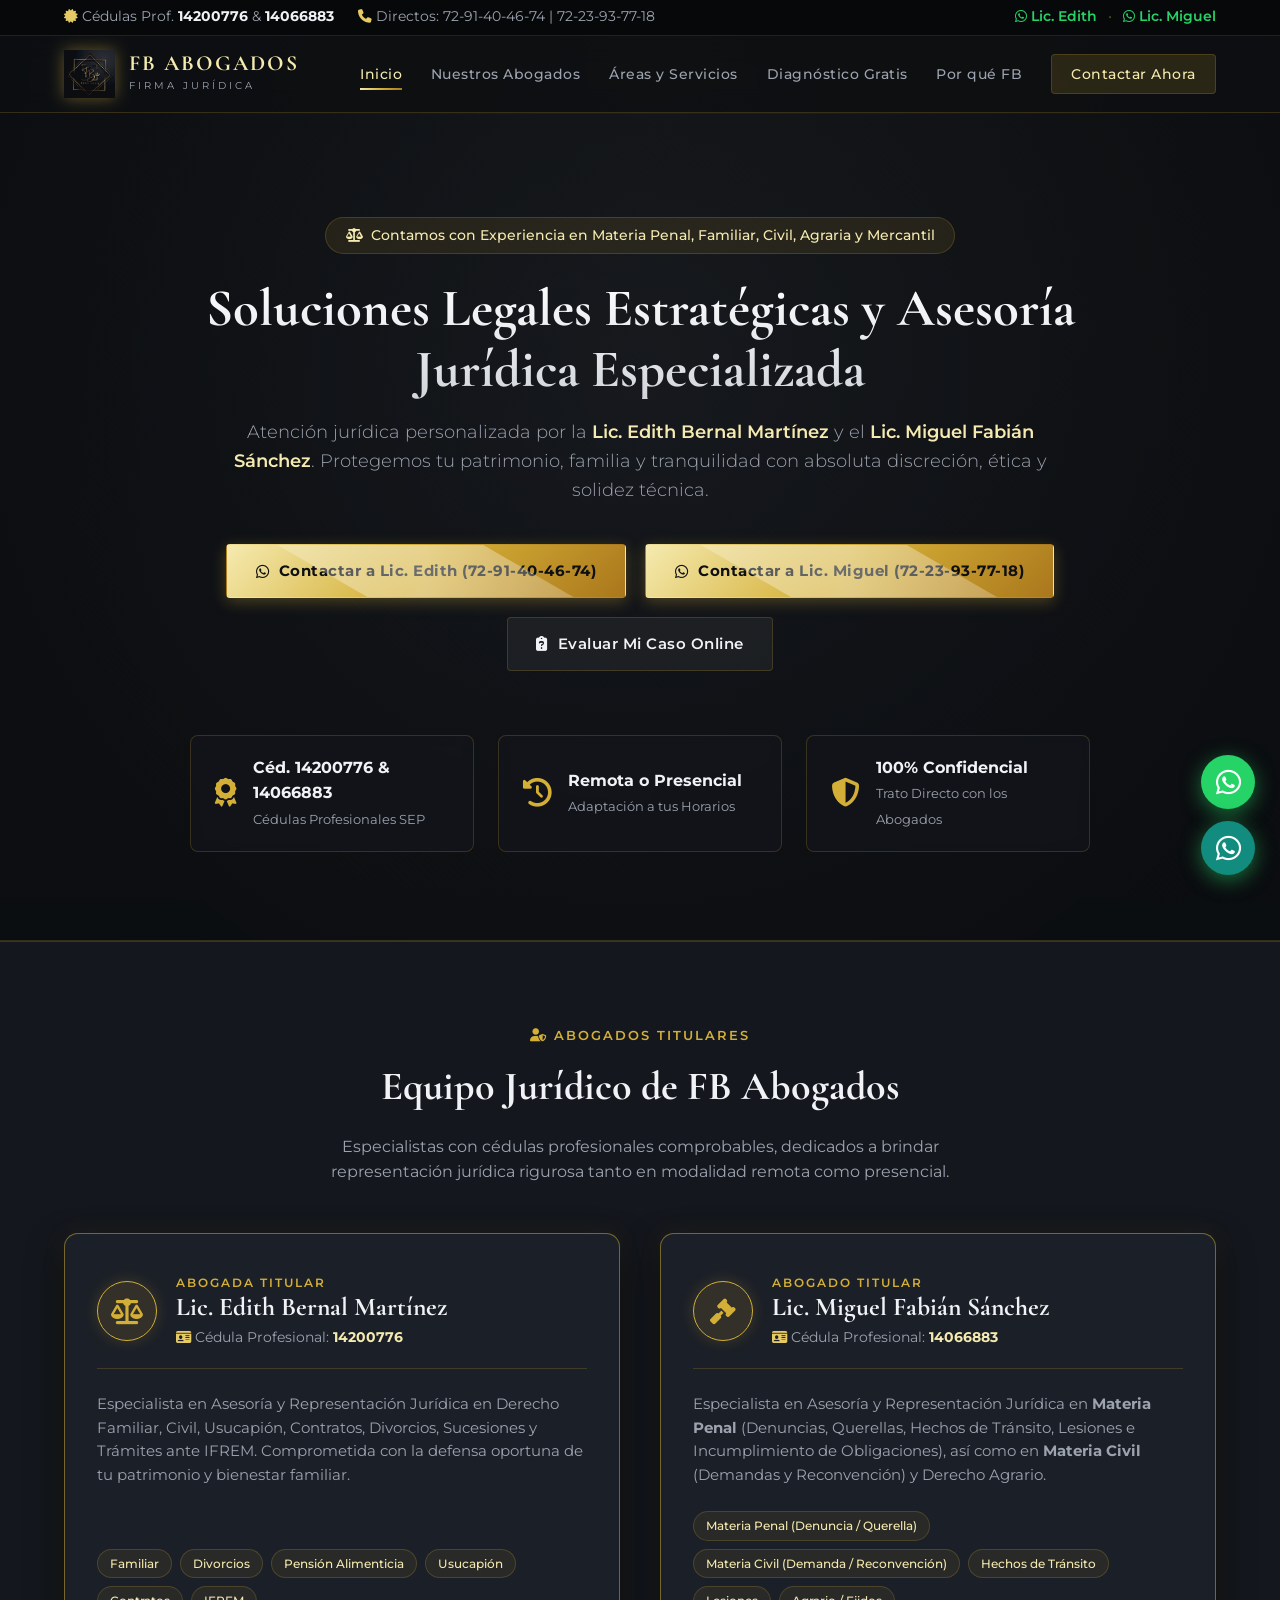
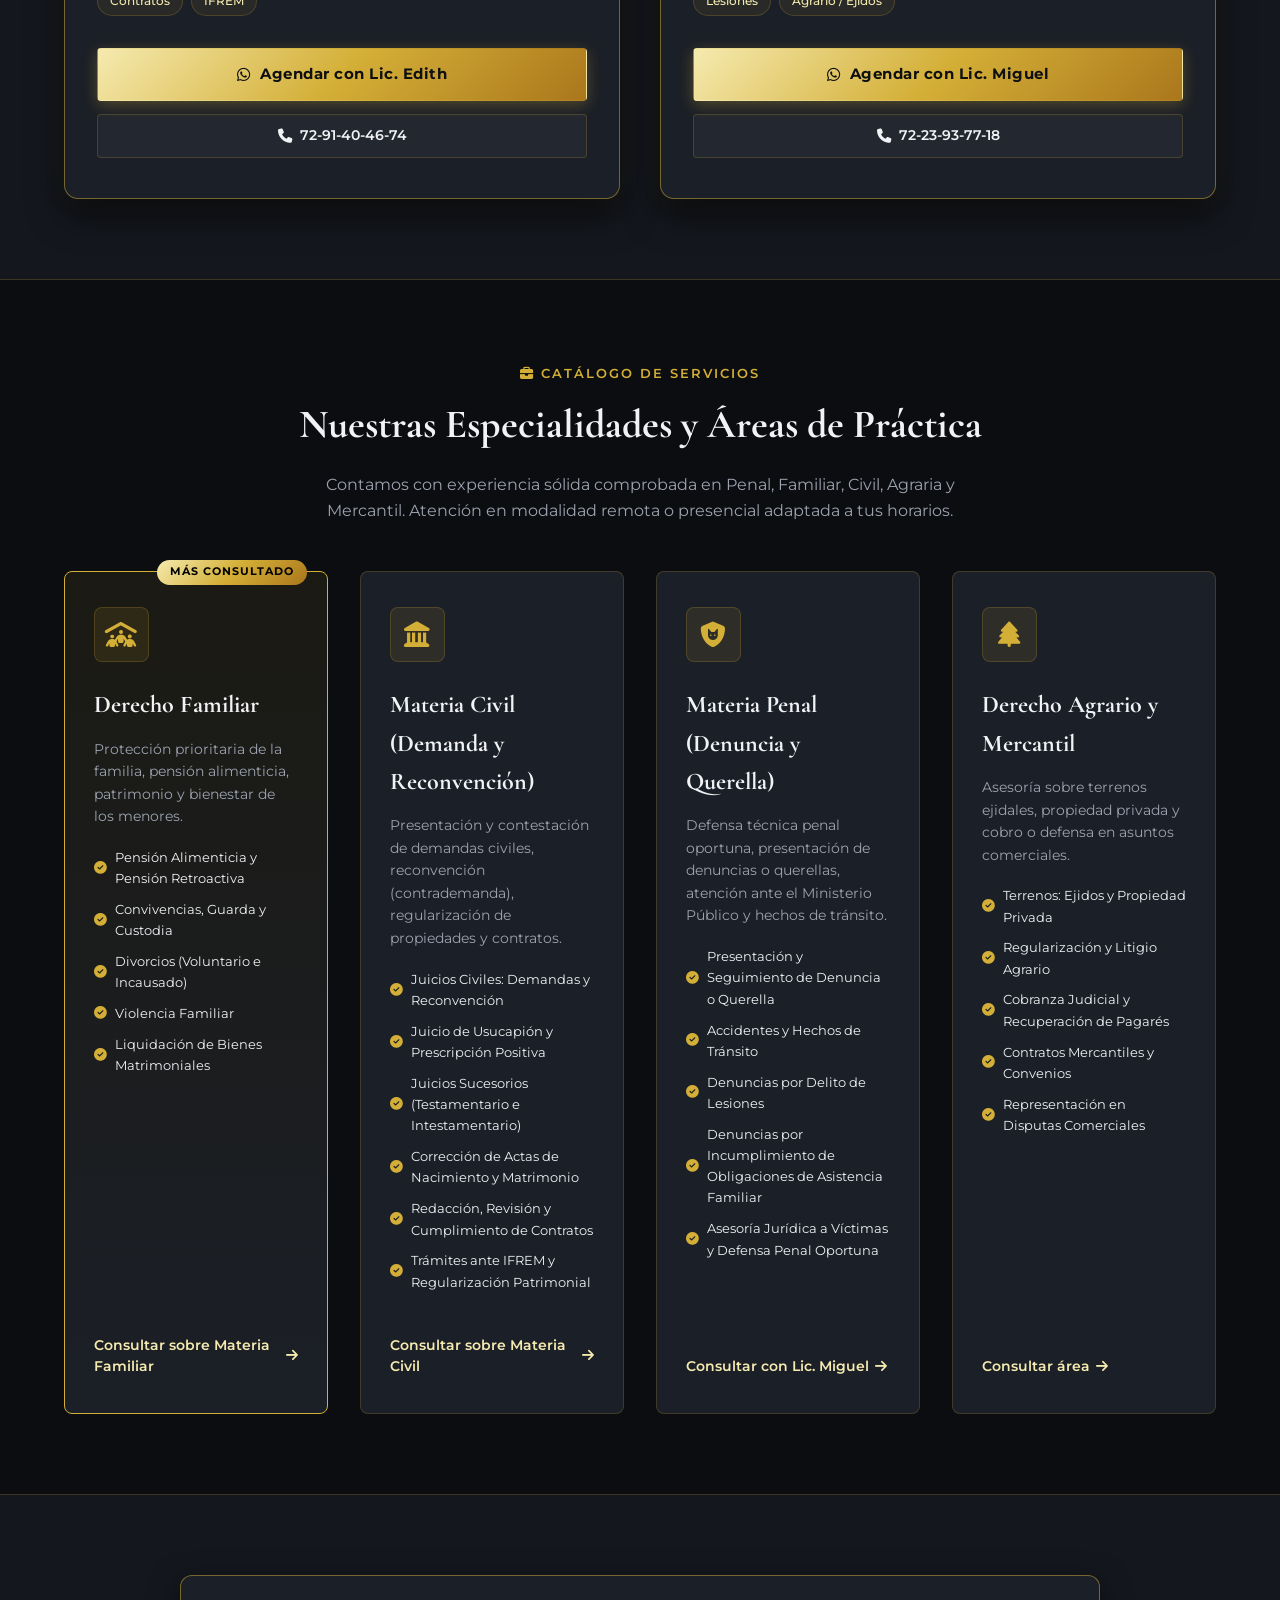
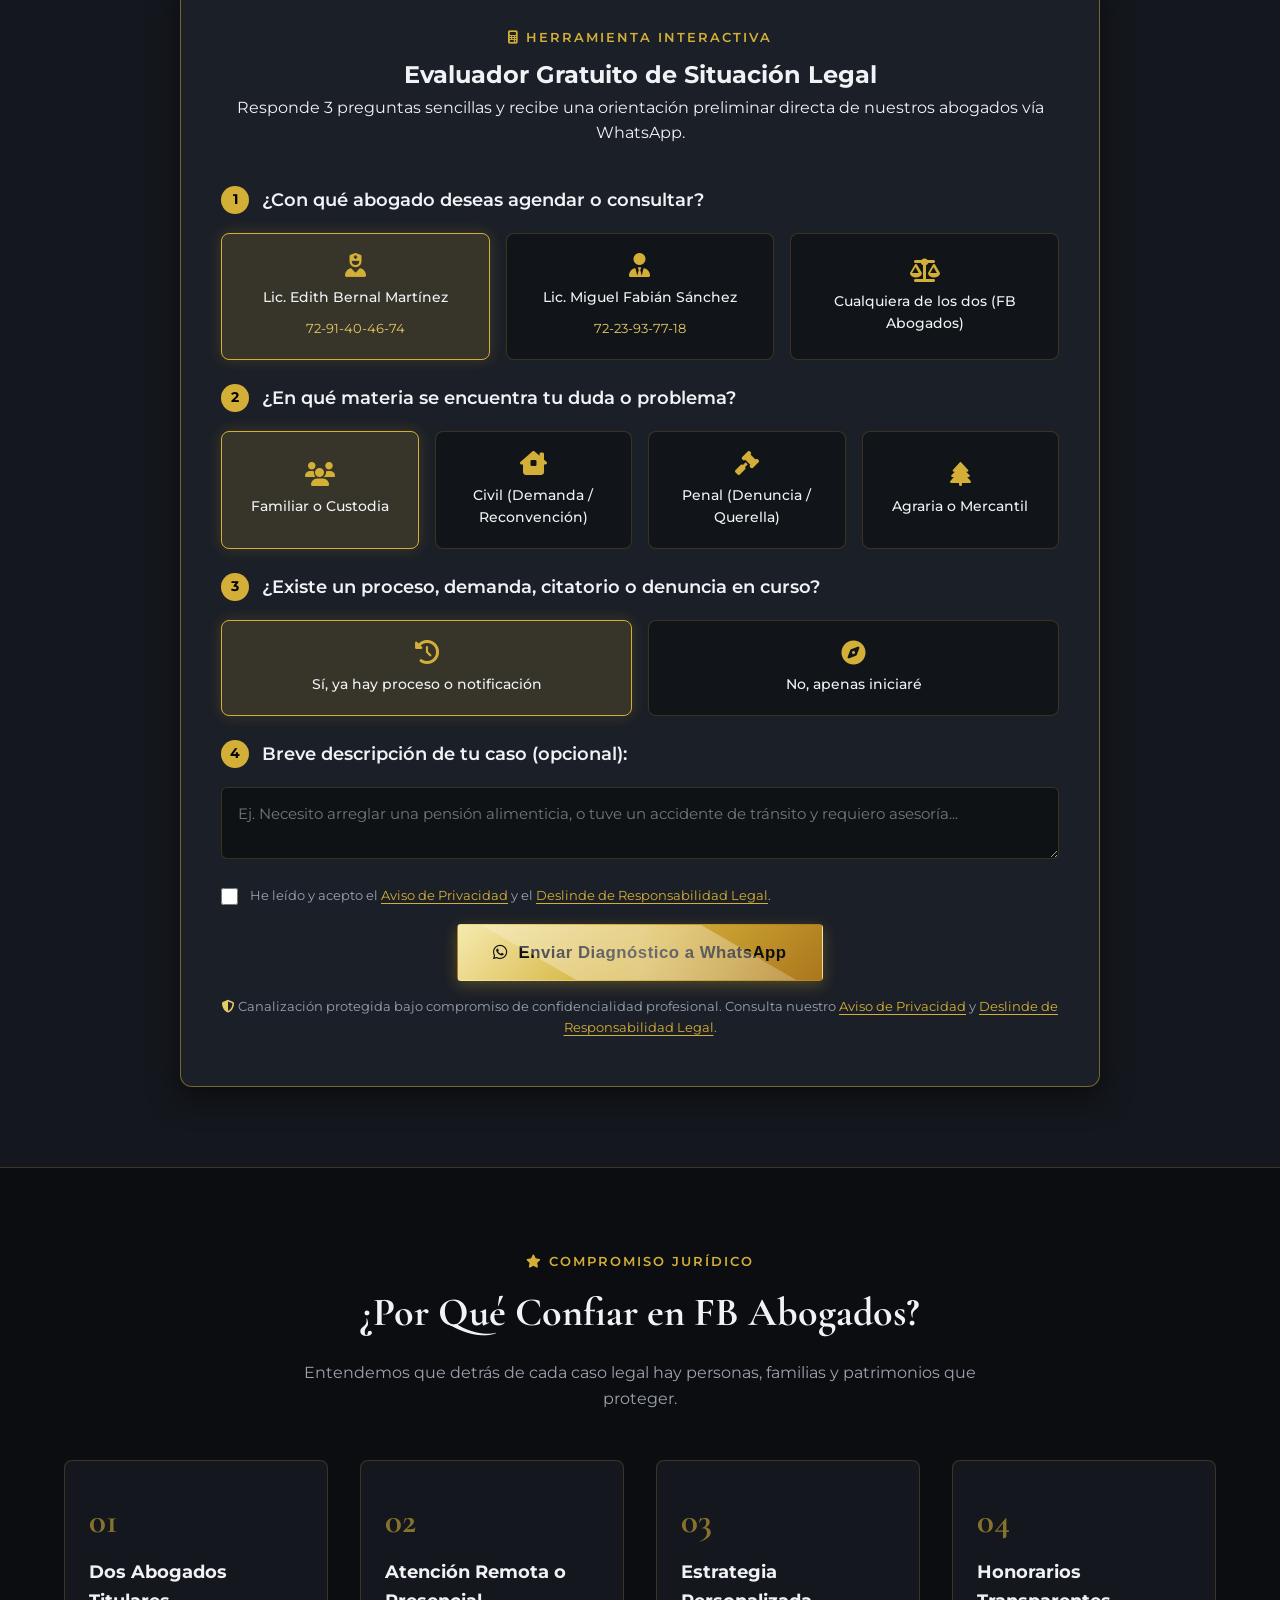
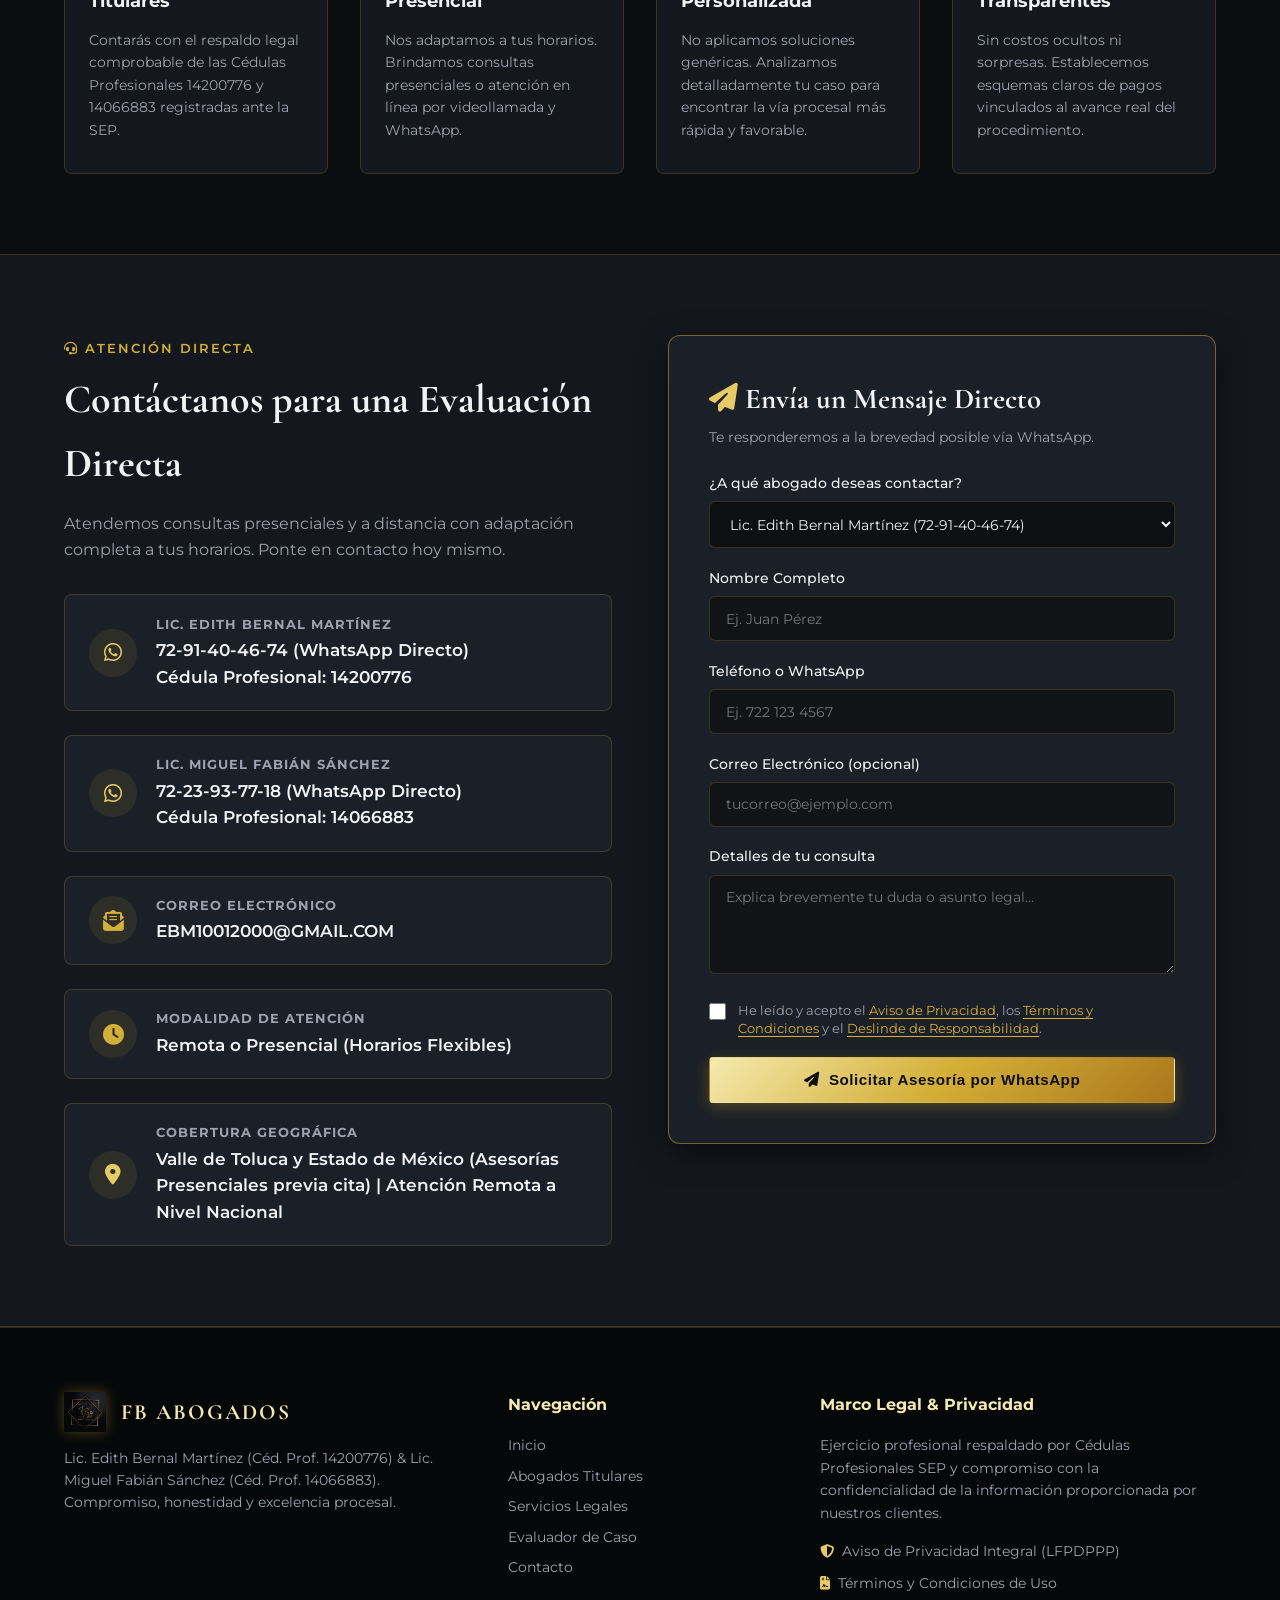
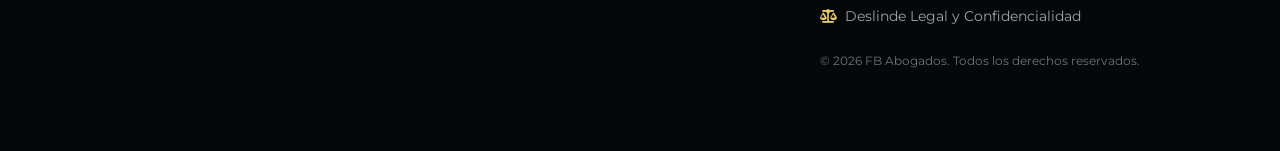
==== commit 65611f58: "fix(legal): revision legal y tecnica integral (issues 01 a 15) - Eliminacion de terminos de blindaje" ====
--- a/index.html
+++ b/index.html
@@ -11,6 +11,7 @@
     <meta property="og:title" content="FB Abogados | Lic. Edith Bernal & Lic. Miguel Fabián - Firma Legal">
     <meta property="og:description" content="Despacho Jurídico Especializado. Lic. Edith Bernal Martínez (Céd. 14200776) y Lic. Miguel Fabián Sánchez (Céd. 14066883). Asesoría remota o presencial en materia Penal, Familiar, Civil, Agraria y Mercantil.">
     <meta property="og:image" content="logo.jpeg">
+    <meta property="og:url" content="https://gitalets.github.io/abogados-fb/">
     <meta property="og:type" content="website">
 
     <!-- Google Fonts -->
@@ -79,7 +80,7 @@
             <div class="hero-badge">
                 <i class="fa-solid fa-scale-balanced"></i> Contamos con Experiencia en Materia Penal, Familiar, Civil, Agraria y Mercantil
             </div>
-            <h1 class="hero-title">Soluciones Legales Estratégicas y Resultados Garantizados</h1>
+            <h1 class="hero-title">Soluciones Legales Estratégicas y Asesoría Jurídica Especializada</h1>
             <p class="hero-subtitle">
                 Atención jurídica personalizada por la <strong>Lic. Edith Bernal Martínez</strong> y el <strong>Lic. Miguel Fabián Sánchez</strong>. Protegemos tu patrimonio, familia y tranquilidad con absoluta discreción, ética y solidez técnica.
             </p>
@@ -399,13 +400,20 @@
                         <textarea class="form-textarea" id="caseDescription" maxlength="1000" inputmode="text" autocorrect="on" placeholder="Ej. Necesito arreglar una pensión alimenticia, o tuve un accidente de tránsito y requiero asesoría..."></textarea>
                     </div>
 
-                    <div class="diagnostic-action mt-4 text-center">
+                    <div class="legal-checkbox-group mt-3 text-left">
+                        <label class="legal-checkbox-label">
+                            <input type="checkbox" id="acceptDiagnosticTerms" required>
+                            <span>He leído y acepto el <a href="javascript:void(0)" class="legal-link trigger-legal-modal" data-tab="privacidad">Aviso de Privacidad</a> y el <a href="javascript:void(0)" class="legal-link trigger-legal-modal" data-tab="deslinde">Deslinde de Responsabilidad Legal</a>.</span>
+                        </label>
+                    </div>
+
+                    <div class="diagnostic-action mt-3 text-center">
                         <button type="submit" class="btn btn-gold btn-large btn-glow">
                             <i class="fa-brands fa-whatsapp"></i> Enviar Diagnóstico a WhatsApp
                         </button>
                         <div class="form-legal-note">
                             <p>
-                                <i class="fa-solid fa-shield-halved text-gold"></i> Información protegida bajo secreto profesional. Consulta nuestro 
+                                <i class="fa-solid fa-shield-halved text-gold"></i> Canalización protegida bajo compromiso de confidencialidad profesional. Consulta nuestro 
                                 <a href="javascript:void(0)" class="legal-link trigger-legal-modal" data-tab="privacidad">Aviso de Privacidad</a> y 
                                 <a href="javascript:void(0)" class="legal-link trigger-legal-modal" data-tab="deslinde">Deslinde de Responsabilidad Legal</a>.
                             </p>
@@ -493,6 +501,14 @@
                                 <span>Remota o Presencial (Horarios Flexibles)</span>
                             </div>
                         </div>
+
+                        <div class="contact-item">
+                            <div class="contact-icon"><i class="fa-solid fa-location-dot text-gold"></i></div>
+                            <div>
+                                <h5>Cobertura Geográfica</h5>
+                                <span>Valle de Toluca y Estado de México (Asesorías Presenciales previa cita) | Atención Remota a Nivel Nacional</span>
+                            </div>
+                        </div>
                     </div>
                 </div>
 
@@ -538,7 +554,7 @@
 
                             <div class="legal-checkbox-group">
                                 <label class="legal-checkbox-label">
-                                    <input type="checkbox" id="acceptLegalTerms" required checked>
+                                    <input type="checkbox" id="acceptLegalTerms" required>
                                     <span>He leído y acepto el <a href="javascript:void(0)" class="legal-link trigger-legal-modal" data-tab="privacidad">Aviso de Privacidad</a>, los <a href="javascript:void(0)" class="legal-link trigger-legal-modal" data-tab="terminos">Términos y Condiciones</a> y el <a href="javascript:void(0)" class="legal-link trigger-legal-modal" data-tab="deslinde">Deslinde de Responsabilidad</a>.</span>
                                 </label>
                             </div>
@@ -591,11 +607,11 @@
 
             <div class="footer-legal">
                 <h4>Marco Legal & Privacidad</h4>
-                <p>Ejercicio profesional sujeto a Cédulas Profesionales SEP (14200776 y 14066883) y estricto secreto profesional.</p>
+                <p>Ejercicio profesional respaldado por Cédulas Profesionales SEP y compromiso con la confidencialidad de la información proporcionada por nuestros clientes.</p>
                 <ul class="footer-legal-links">
                     <li><a href="javascript:void(0)" class="trigger-legal-modal" data-tab="privacidad"><i class="fa-solid fa-shield-halved text-gold"></i> Aviso de Privacidad Integral (LFPDPPP)</a></li>
                     <li><a href="javascript:void(0)" class="trigger-legal-modal" data-tab="terminos"><i class="fa-solid fa-file-contract text-gold"></i> Términos y Condiciones de Uso</a></li>
-                    <li><a href="javascript:void(0)" class="trigger-legal-modal" data-tab="deslinde"><i class="fa-solid fa-scale-balanced text-gold"></i> Deslinde Legal y Secreto Profesional</a></li>
+                    <li><a href="javascript:void(0)" class="trigger-legal-modal" data-tab="deslinde"><i class="fa-solid fa-scale-balanced text-gold"></i> Deslinde Legal y Confidencialidad</a></li>
                 </ul>
                 <p class="copyright">&copy; <span id="year"></span> FB Abogados. Todos los derechos reservados.</p>
             </div>
@@ -606,7 +622,7 @@
     <div class="legal-modal" id="legalModal" aria-hidden="true" role="dialog" aria-labelledby="legalModalTitle">
         <div class="legal-modal-container">
             <div class="legal-modal-header">
-                <h3 id="legalModalTitle"><i class="fa-solid fa-scale-balanced text-gold"></i> Marco Legal y Normativo</h3>
+                <h3 id="legalModalTitle"><i class="fa-solid fa-scale-balanced text-gold"></i> Documentación Legal y Privacidad</h3>
                 <button type="button" class="legal-modal-close" id="closeLegalModal" aria-label="Cerrar modal">&times;</button>
             </div>
 
@@ -631,52 +647,72 @@
                     <div class="legal-section-block">
                         <h5><i class="fa-solid fa-user-shield"></i> 1. Identidad y Domicilio de los Responsables</h5>
                         <p>
-                            El despacho jurídico <strong>FB Abogados</strong>, integrado por los profesionistas titulados <strong>Lic. Edith Bernal Martínez</strong> (Cédula Profesional SEP 14200776) y <strong>Lic. Miguel Fabián Sánchez</strong> (Cédula Profesional SEP 14066883), es el responsable directo del tratamiento, uso y salvaguarda de sus datos personales.
-                        </p>
-                        <p>
-                            Para cualquier aspecto relativo al tratamiento de sus datos o ejercicio de derechos ARCO, nuestro canal oficial de atención es el correo electrónico: <strong>EBM10012000@GMAIL.COM</strong> y los números de contacto profesional acreditados en este sitio.
+                            El despacho jurídico <strong>FB Abogados</strong>, integrado por los profesionistas titulados <strong>Lic. Edith Bernal Martínez</strong> (Cédula Profesional SEP 14200776) y <strong>Lic. Miguel Fabián Sánchez</strong> (Cédula Profesional SEP 14066883), con domicilio convencional de atención profesional en el Estado de México (Valle de Toluca) para oír y recibir notificaciones relativas a la privacidad de datos, es el responsable del tratamiento, uso y salvaguarda de sus datos personales.
+                        </p>
+                        <p>
+                            Para cualquier aspecto relativo al tratamiento de sus datos o el ejercicio de derechos ARCO, nuestro canal oficial de atención es el correo electrónico: <strong>EBM10012000@GMAIL.COM</strong> y los números de contacto profesional acreditados en este portal.
                         </p>
                     </div>
 
                     <div class="legal-section-block">
                         <h5><i class="fa-solid fa-database"></i> 2. Datos Personales que se Recaban</h5>
-                        <p>Para la atención y evaluación de su solicitud jurídica, podemos recabar las siguientes categorías de datos personales mediante nuestros formularios o mensajería de WhatsApp:</p>
+                        <p>Para la atención, evaluación preliminar y canalización de su solicitud jurídica, podemos recabar exclusivamente a través de nuestros formularios en línea o interacción voluntaria de WhatsApp las siguientes categorías de datos personales:</p>
                         <ul>
-                            <li><i class="fa-solid fa-check"></i> <strong>Datos de Identificación:</strong> Nombre completo del interesado o de su representante.</li>
-                            <li><i class="fa-solid fa-check"></i> <strong>Datos de Contacto:</strong> Número de teléfono fijo o móvil (WhatsApp) y correo electrónico.</li>
-                            <li><i class="fa-solid fa-check"></i> <strong>Información Jurídica Preliminar:</strong> Materia de la consulta (Penal, Familiar, Civil, Agraria o Mercantil), estado procesal (si existen notificaciones, citatorios o audiencias) y narrativa sucinta de los hechos que libre y voluntariamente proporcione el usuario.</li>
+                            <li><i class="fa-solid fa-check"></i> <strong>Datos de Identificación:</strong> Nombre completo del solicitante o de su representante.</li>
+                            <li><i class="fa-solid fa-check"></i> <strong>Datos de Contacto:</strong> Número de teléfono celular (WhatsApp) y cuenta de correo electrónico voluntaria.</li>
+                            <li><i class="fa-solid fa-check"></i> <strong>Información Jurídica Preliminar:</strong> Materia de la consulta (Familiar, Civil, Penal, Agraria o Mercantil), estado procesal preliminar (si existen notificaciones, citatorios o audiencias) y descripción sucinta de los hechos que libre y voluntariamente proporcione el usuario.</li>
                         </ul>
                     </div>
 
                     <div class="legal-section-block">
-                        <h5><i class="fa-solid fa-bullseye"></i> 3. Finalidades del Tratamiento</h5>
-                        <p><strong>Finalidades Primarias (necesarias para el servicio solicitado):</strong></p>
+                        <h5><i class="fa-solid fa-server"></i> 3. Tratamiento Técnico y Ausencia de Servidores de Almacenamiento Web</h5>
+                        <p>
+                            <strong>Declaración de Transparencia Tecnológica:</strong> Hacemos constar de manera transparente que este sitio web opera exclusivamente como una interfaz de usuario del lado del cliente (Client-Side). <strong>El sitio no recopila, almacena ni procesa sus datos personales en servidores web propios, bases de datos remotas ni servicios externos de computación en la nube</strong>. Al enviar la consulta, el navegador formatea localmente la información y genera un enlace cifrado directo a la aplicación de mensajería WhatsApp (Meta Platforms, Inc.) para que el usuario transmita directamente la solicitud al teléfono del abogado titular seleccionado.
+                        </p>
+                    </div>
+
+                    <div class="legal-section-block">
+                        <h5><i class="fa-solid fa-bullseye"></i> 4. Finalidades del Tratamiento</h5>
+                        <p><strong>Finalidades Primarias (necesarias para el servicio preliminar solicitado):</strong></p>
                         <ul>
-                            <li><i class="fa-solid fa-circle-dot"></i> Brindar orientación jurídica preliminar respecto a los hechos sometidos a consulta.</li>
+                            <li><i class="fa-solid fa-circle-dot"></i> Brindar orientación jurídica inicial respecto a los hechos sometidos a consulta.</li>
                             <li><i class="fa-solid fa-circle-dot"></i> Canalizar su asunto con el Abogado Titular especialista en la materia correspondiente.</li>
-                            <li><i class="fa-solid fa-circle-dot"></i> Establecer comunicación directa vía WhatsApp o llamada para agendar citas presenciales o remotas.</li>
-                            <li><i class="fa-solid fa-circle-dot"></i> En caso procedente, elaborar la propuesta formal de servicios profesionales y cotización de honorarios.</li>
+                            <li><i class="fa-solid fa-circle-dot"></i> Establecer comunicación directa vía WhatsApp o llamada para coordinar citas de asesoría presencial o remota.</li>
+                            <li><i class="fa-solid fa-circle-dot"></i> En caso procedente, formular la propuesta formal de servicios profesionales y cotización de honorarios.</li>
                         </ul>
-                        <p><strong>Finalidades Secundarias:</strong> Hacemos constar que <strong>NO</strong> utilizamos sus datos personales para fines mercadotécnicos, publicidad invasiva, boletines comerciales ni venta de bases de datos a terceros.</p>
-                    </div>
-
-                    <div class="legal-section-block">
-                        <h5><i class="fa-solid fa-share-nodes"></i> 4. Transferencia y No Divulgación de Datos</h5>
-                        <p>
-                            Sus datos personales <strong>NO serán vendidos, cedidos, transferidos ni compartidos</strong> con terceras partes ajenas a la firma legal, salvo en los casos de excepción previstos expresamente por el Artículo 37 de la LFPDPPP o por requerimiento legítimo de autoridad ministerial o judicial competente con mandamiento debidamente fundado y motivado.
-                        </p>
-                    </div>
-
-                    <div class="legal-section-block">
-                        <h5><i class="fa-solid fa-key"></i> 5. Ejercicio de Derechos ARCO (Acceso, Rectificación, Cancelación y Oposición)</h5>
-                        <p>Usted tiene derecho en cualquier momento a conocer qué datos tenemos de usted, para qué los usamos y las condiciones del uso (Acceso); solicitar la corrección de su información en caso de que esté desactualizada, sea inexacta o incompleta (Rectificación); pedir que la eliminemos de nuestros registros o bases cuando considere que la misma no está siendo utilizada adecuadamente (Cancelación); así como oponerse al uso de sus datos para fines específicos (Oposición).</p>
-                        <p>
-                            Para ejercer cualquiera de los Derechos ARCO, deberá enviar una solicitud por escrito al correo <strong>EBM10012000@GMAIL.COM</strong> señalando su nombre, medio de contacto, descripción clara de los datos a tratar y adjuntando copia simple de identificación oficial vigente.
+                        <p><strong>Finalidades Secundarias:</strong> Hacemos constar expresamente que <strong>NO</strong> utilizamos sus datos personales para prospección comercial, publicidad masiva invasiva, listas de suscripción ni comercialización o transferencia de bases de datos a terceros.</p>
+                    </div>
+
+                    <div class="legal-section-block">
+                        <h5><i class="fa-solid fa-share-nodes"></i> 5. Transferencia y No Divulgación de Datos</h5>
+                        <p>
+                            Sus datos personales <strong>NO serán comercializados, cedidos, transferidos ni compartidos</strong> con terceras partes ajenas a la firma legal, salvo en los supuestos de excepción previstos expresamente por el Artículo 37 de la LFPDPPP o por mandamiento escrito, legítimo, fundado y motivado de autoridad ministerial o judicial competente.
+                        </p>
+                    </div>
+
+                    <div class="legal-section-block">
+                        <h5><i class="fa-solid fa-key"></i> 6. Ejercicio de Derechos ARCO (Acceso, Rectificación, Cancelación y Oposición)</h5>
+                        <p>Usted tiene derecho en cualquier momento a conocer qué datos tenemos de usted, para qué los usamos y las condiciones del uso (Acceso); solicitar la corrección de su información en caso de que esté desactualizada, sea inexacta o incompleta (Rectificación); pedir que la eliminemos de nuestros registros cuando considere que la misma no está siendo utilizada adecuadamente (Cancelación); así como oponerse al uso de sus datos para fines específicos (Oposición).</p>
+                        <p>
+                            Para ejercer cualquiera de los Derechos ARCO, deberá enviar una solicitud por escrito al correo electrónico <strong>EBM10012000@GMAIL.COM</strong> indicando:
+                        </p>
+                        <ul>
+                            <li><i class="fa-solid fa-angle-right"></i> Nombre del titular y medio de contacto para comunicarle la respuesta.</li>
+                            <li><i class="fa-solid fa-angle-right"></i> Copia simple de identificación oficial vigente del titular o de su representante legal.</li>
+                            <li><i class="fa-solid fa-angle-right"></i> Descripción clara y precisa de los datos personales respecto de los que se busca ejercer alguno de los derechos ARCO.</li>
+                        </ul>
+                        <p>El plazo de respuesta no excederá de 20 días hábiles contados a partir de la recepción de su solicitud, conforme a lo establecido por el artículo 32 de la LFPDPPP.</p>
+                    </div>
+
+                    <div class="legal-section-block">
+                        <h5><i class="fa-solid fa-arrows-rotate"></i> 7. Procedimiento para Modificaciones al Aviso de Privacidad</h5>
+                        <p>
+                            El presente Aviso de Privacidad puede ser modificado, cambiado o actualizado en atención a novedades legislativas, políticas internas o nuevos requerimientos de servicio. Cualquier modificación será puesta a su disposición mediante su publicación en este mismo sitio web.
                         </p>
                     </div>
 
                     <div class="legal-callout">
-                        <p><i class="fa-solid fa-lock text-gold"></i> <strong>Secreto Profesional Garantizado:</strong> Toda información compartida goza adicionalmente del deber deontológico de confidencialidad y secreto profesional establecido por la legislación mexicana y el Código Civil para el ejercicio de la abogacía.</p>
+                        <p><i class="fa-solid fa-lock text-gold"></i> <strong>Compromiso con el Secreto Profesional y Confidencialidad:</strong> Toda información compartida con motivo de una consulta goza adicionalmente del deber deontológico de confidencialidad y secreto profesional establecido por la legislación civil y penal aplicable al ejercicio de la abogacía en los Estados Unidos Mexicanos.</p>
                     </div>
                 </div>
 
@@ -688,74 +724,102 @@
                     <div class="legal-section-block">
                         <h5><i class="fa-solid fa-landmark"></i> 1. Aceptación y Objeto de la Plataforma</h5>
                         <p>
-                            El acceso y navegación en este sitio web atribuye la condición de usuario e implica la aceptación plena de los presentes Términos y Condiciones. Este portal tiene carácter informativo institucional y de canal de enlace profesional para los servicios legales que prestan los Abogados Titulares de <strong>FB Abogados</strong>.
-                        </p>
-                    </div>
-
-                    <div class="legal-section-block">
-                        <h5><i class="fa-solid fa-user-check"></i> 2. Uso Adecuado del Sitio y los Formularios</h5>
-                        <p>El usuario se compromete a hacer un uso lícito, diligente y de buena fe de los formularios de diagnóstico y contacto, obligándose a:</p>
+                            El acceso y navegación en este sitio web atribuye la condición de usuario e implica la aceptación plena de los presentes Términos y Condiciones. Este portal tiene carácter exclusivamente informativo institucional y de canal de enlace profesional para los servicios jurídicos que ofrecen los Abogados Titulares de <strong>FB Abogados</strong>.
+                        </p>
+                    </div>
+
+                    <div class="legal-section-block">
+                        <h5><i class="fa-solid fa-business-time"></i> 2. Disponibilidad de Atención y Tiempos de Respuesta</h5>
+                        <p>
+                            La atención a través de WhatsApp o llamadas telefónicas se realiza en días y horas hábiles laborables conforme a la disponibilidad del equipo legal. Los tiempos de respuesta son estimados y están sujetos a las actividades procesales en audiencias y tribunales. No se garantiza una disponibilidad de atención en tiempo real las 24 horas del día.
+                        </p>
+                    </div>
+
+                    <div class="legal-section-block">
+                        <h5><i class="fa-solid fa-gavel"></i> 3. Inexistencia de Garantía de Resultados Judiciales</h5>
+                        <p>
+                            De estricta conformidad con las normas éticas del foro legal y la legislación mexicana, <strong>FB Abogados no garantiza resultados resolutivos específicos ni sentencias favorables obligatorias</strong>. El compromiso profesional de la firma es de medios, técnica jurídica rigurosa y diligencia procesal, debiendo entenderse que las resoluciones en juicio corresponden en forma soberana e independiente a los jueces y magistrados con base en las pruebas y el marco legal aplicable.
+                        </p>
+                    </div>
+
+                    <div class="legal-section-block">
+                        <h5><i class="fa-solid fa-handshake"></i> 4. Alcance de la Asesoría y Formalización de Servicios</h5>
+                        <p>
+                            La información preliminar provista a través de este portal, evaluadores interactivos o mensajería de WhatsApp tiene carácter de orientación divulgativa y no constituye dictamen ni asesoría formal vinculante. La prestación formal de servicios y la representación procesal únicamente cobran vigencia tras la suscripción bilateral del respectivo Contrato de Prestación de Servicios Profesionales.
+                        </p>
+                    </div>
+
+                    <div class="legal-section-block">
+                        <h5><i class="fa-solid fa-user-check"></i> 5. Uso Adecuado del Sitio y Formularios</h5>
+                        <p>El usuario se compromete a hacer un uso lícito, diligente y de buena fe del portal, obligándose a:</p>
                         <ul>
-                            <li><i class="fa-solid fa-check"></i> Proporcionar datos de contacto verídicos y comprobables.</li>
-                            <li><i class="fa-solid fa-check"></i> No ingresar contenidos difamatorios, ilícitos, enlaces comerciales de spam ni códigos o secuencias que vulneren la seguridad informática del sitio.</li>
-                            <li><i class="fa-solid fa-check"></i> Respetar los mecanismos de protección y filtros anti-bot implementados en el portal.</li>
+                            <li><i class="fa-solid fa-check"></i> Proporcionar datos de contacto verídicos y auténticos.</li>
+                            <li><i class="fa-solid fa-check"></i> No introducir contenidos difamatorios, ilícitos, enlaces comerciales de spam ni códigos o secuencias que pretendan vulnerar la seguridad informática de la plataforma.</li>
+                            <li><i class="fa-solid fa-check"></i> Respetar los filtros técnicos anti-bot implementados en el sitio.</li>
                         </ul>
                     </div>
 
                     <div class="legal-section-block">
-                        <h5><i class="fa-solid fa-copyright"></i> 3. Propiedad Intelectual y Derechos Reservados</h5>
-                        <p>
-                            El nombre comercial, identidad de marca, logotipos, textos explicativos, estructura, código fuente y diseño visual de este portal son propiedad exclusiva de FB Abogados. Queda terminantemente prohibida su reproducción parcial o total, distribución o plagio sin autorización expresa por escrito de los titulares.
-                        </p>
-                    </div>
-
-                    <div class="legal-section-block">
-                        <h5><i class="fa-solid fa-scale-unbalanced-flip"></i> 4. Legislación y Jurisdicción Aplicable</h5>
-                        <p>
-                            Para la interpretación, cumplimiento y resolución de controversias derivadas del uso de este sitio web, las partes se someten expresamente a las leyes federales de los Estados Unidos Mexicanos y a la jurisdicción de los tribunales competentes correspondientes en el Estado de México, renunciando a cualquier otro fuero que pudiera corresponderles por razón de sus domicilios presentes o futuros.
-                        </p>
-                    </div>
-                </div>
-
-                <!-- TAB 3: DESLINDE DE RESPONSABILIDAD LEGAL -->
+                        <h5><i class="fa-solid fa-shield-virus"></i> 6. Limitación de Responsabilidad Técnica</h5>
+                        <p>
+                            FB Abogados no asume responsabilidad alguna por interrupciones en los servicios de conectividad a internet, fallas técnicas en la aplicación de mensajería externa WhatsApp, ni por decisiones legales adoptadas de forma unilateral por el usuario sin la debida formalización de un contrato de servicios profesionales.
+                        </p>
+                    </div>
+
+                    <div class="legal-section-block">
+                        <h5><i class="fa-solid fa-copyright"></i> 7. Propiedad Intelectual y Derechos Reservados</h5>
+                        <p>
+                            El nombre comercial FB Abogados, logotipos, diseño gráfico, estructura visual, código fuente y contenidos textuales son titularidad del despacho. Queda prohibida su reproducción, distribución o plagio sin la debida autorización expresa por escrito.
+                        </p>
+                    </div>
+
+                    <div class="legal-section-block">
+                        <h5><i class="fa-solid fa-scale-unbalanced-flip"></i> 8. Legislación y Jurisdicción Aplicable</h5>
+                        <p>
+                            Para la interpretación y cumplimiento de estos Términos, las partes se someten a las leyes federales de los Estados Unidos Mexicanos y a los tribunales competentes en el Estado de México, renunciando a cualquier otro fuero que pudiera corresponderles.
+                        </p>
+                    </div>
+                </div>
+
+                <!-- TAB 3: DESLINDE DE RESPONSABILIDAD LEGAL Y CONFIDENCIALIDAD -->
                 <div class="legal-tab-pane" id="legalTab-deslinde">
-                    <h4>Deslinde de Responsabilidad Legal y Secreto Profesional</h4>
-                    <span class="legal-meta-badge">Aviso Legal para Protección de Usuarios y del Despacho</span>
+                    <h4>Deslinde de Responsabilidad Legal y Confidencialidad</h4>
+                    <span class="legal-meta-badge">Aviso Legal para Claridad de Usuarios y del Despacho</span>
 
                     <div class="legal-section-block">
                         <h5><i class="fa-solid fa-handshake-slash"></i> 1. Inexistencia de Relación Abogado-Cliente Automática</h5>
                         <p>
-                            El envío de datos, mensajes o el uso de los formularios de contacto, diagnósticos interactivos o botones de enlace a WhatsApp <strong>NO constituye, perfecciona ni formaliza una relación jurídica abogado-cliente</strong>, patrocinio procesal, mandato judicial ni aceptación formal del caso.
+                            <strong>El acceso al sitio web, su navegación o el envío de información a través de los medios de contacto disponibles no constituye, por sí mismo, la celebración automática de una relación abogado-cliente</strong>, patrocinio procesal, mandato judicial ni aceptación formal del caso.
                         </p>
                         <p>
                             La relación profesional formal y la representación procesal únicamente nacen y se vuelven exigibles una vez que:
                         </p>
                         <ul>
-                            <li><i class="fa-solid fa-circle-check"></i> Se ha realizado una entrevista formal presencial o virtual.</li>
-                            <li><i class="fa-solid fa-circle-check"></i> Se ha revisado a profundidad el expediente, constancias y documentación original.</li>
-                            <li><i class="fa-solid fa-circle-check"></i> Se ha suscrito el <strong>Contrato de Prestación de Servicios Profesionales</strong> por ambas partes y cubierto el anticipo de honorarios convenido.</li>
+                            <li><i class="fa-solid fa-circle-check"></i> Se ha realizado una entrevista formal presencial o virtual con los titulares.</li>
+                            <li><i class="fa-solid fa-circle-check"></i> Se han revisado a profundidad las constancias, documentos o expediente original del asunto.</li>
+                            <li><i class="fa-solid fa-circle-check"></i> Se ha formalizado y suscrito el <strong>Contrato de Prestación de Servicios Profesionales</strong> por ambas partes y cubierto el anticipo de honorarios convenido.</li>
                         </ul>
                     </div>
 
                     <div class="legal-section-block">
                         <h5><i class="fa-solid fa-triangle-exclamation"></i> 2. Términos Procesales y Plazos Fatales de Urgencia</h5>
                         <p>
-                            <strong>ADVERTENCIA EXPRESA:</strong> El usuario NO debe confiar ni utilizar este portal web ni sus formularios para atender plazos fatales, términos judiciales perentorios (tales como términos para contestar demandas, interponer recursos de apelación, amparos con suspensión urgente o términos constitucionales de detención).
-                        </p>
-                        <p>
-                            FB Abogados no asume responsabilidad alguna por la preclusión de derechos procesales o términos vencidos de asuntos en los que no exista previamente contrato formal de patrocinio vigente. En casos de flagrancia o detención penal urgente, se debe establecer comunicación telefónica directa de inmediato.
-                        </p>
-                    </div>
-
-                    <div class="legal-section-block">
-                        <h5><i class="fa-solid fa-file-lines"></i> 3. Carácter Informativo y Alcance de las Evaluaciones</h5>
-                        <p>
-                            La información vertida en este sitio web tiene carácter estrictamente divulgativo y formativo. Las leyes y criterios judiciales evolucionan continuamente; en consecuencia, ninguna información proporcionada en la plataforma debe interpretarse como un dictamen o garantía de resultado judicial definitivo, toda vez que las resoluciones en juicio dependen de las determinaciones de jueces y tribunales con base en el material probatorio aportado.
+                            <strong>ADVERTENCIA EXPRESA:</strong> El usuario NO debe confiar ni utilizar este portal web ni sus formularios para atender plazos procesales perentorios o términos judiciales fatales (tales como términos de contestación de demanda, interposición de recursos ordinarios, demandas de amparo urgente con solicitud de suspensión o términos constitucionales en materia penal).
+                        </p>
+                        <p>
+                            FB Abogados no asume responsabilidad alguna por la preclusión de derechos procesales o vencimiento de plazos en asuntos respecto de los cuales no exista previamente un contrato formal de patrocinio legal debidamente perfeccionado. En situaciones penales de flagrancia o detención urgente, se recomienda comunicarse telefónicamente de forma inmediata.
+                        </p>
+                    </div>
+
+                    <div class="legal-section-block">
+                        <h5><i class="fa-solid fa-file-lines"></i> 3. Carácter Informativo de las Evaluaciones</h5>
+                        <p>
+                            La información provista en este portal tiene un propósito estrictamente divulgativo e informativo. Ninguna comunicación o resultado emitido por herramientas del portal debe considerarse un dictamen definitivo.
                         </p>
                     </div>
 
                     <div class="legal-callout">
-                        <p><i class="fa-solid fa-signature text-gold"></i> <strong>Firma Acreditada:</strong> Lic. Edith Bernal Martínez (Cédula Profesional SEP 14200776) y Lic. Miguel Fabián Sánchez (Cédula Profesional SEP 14066883). Ejercicio legal colegiado y ético.</p>
+                        <p><i class="fa-solid fa-signature text-gold"></i> <strong>Acreditación Profesional:</strong> Lic. Edith Bernal Martínez (Cédula Profesional SEP 14200776) y Lic. Miguel Fabián Sánchez (Cédula Profesional SEP 14066883). Ejercicio profesional colegiado, ético y diligente.</p>
                     </div>
                 </div>
             </div>
